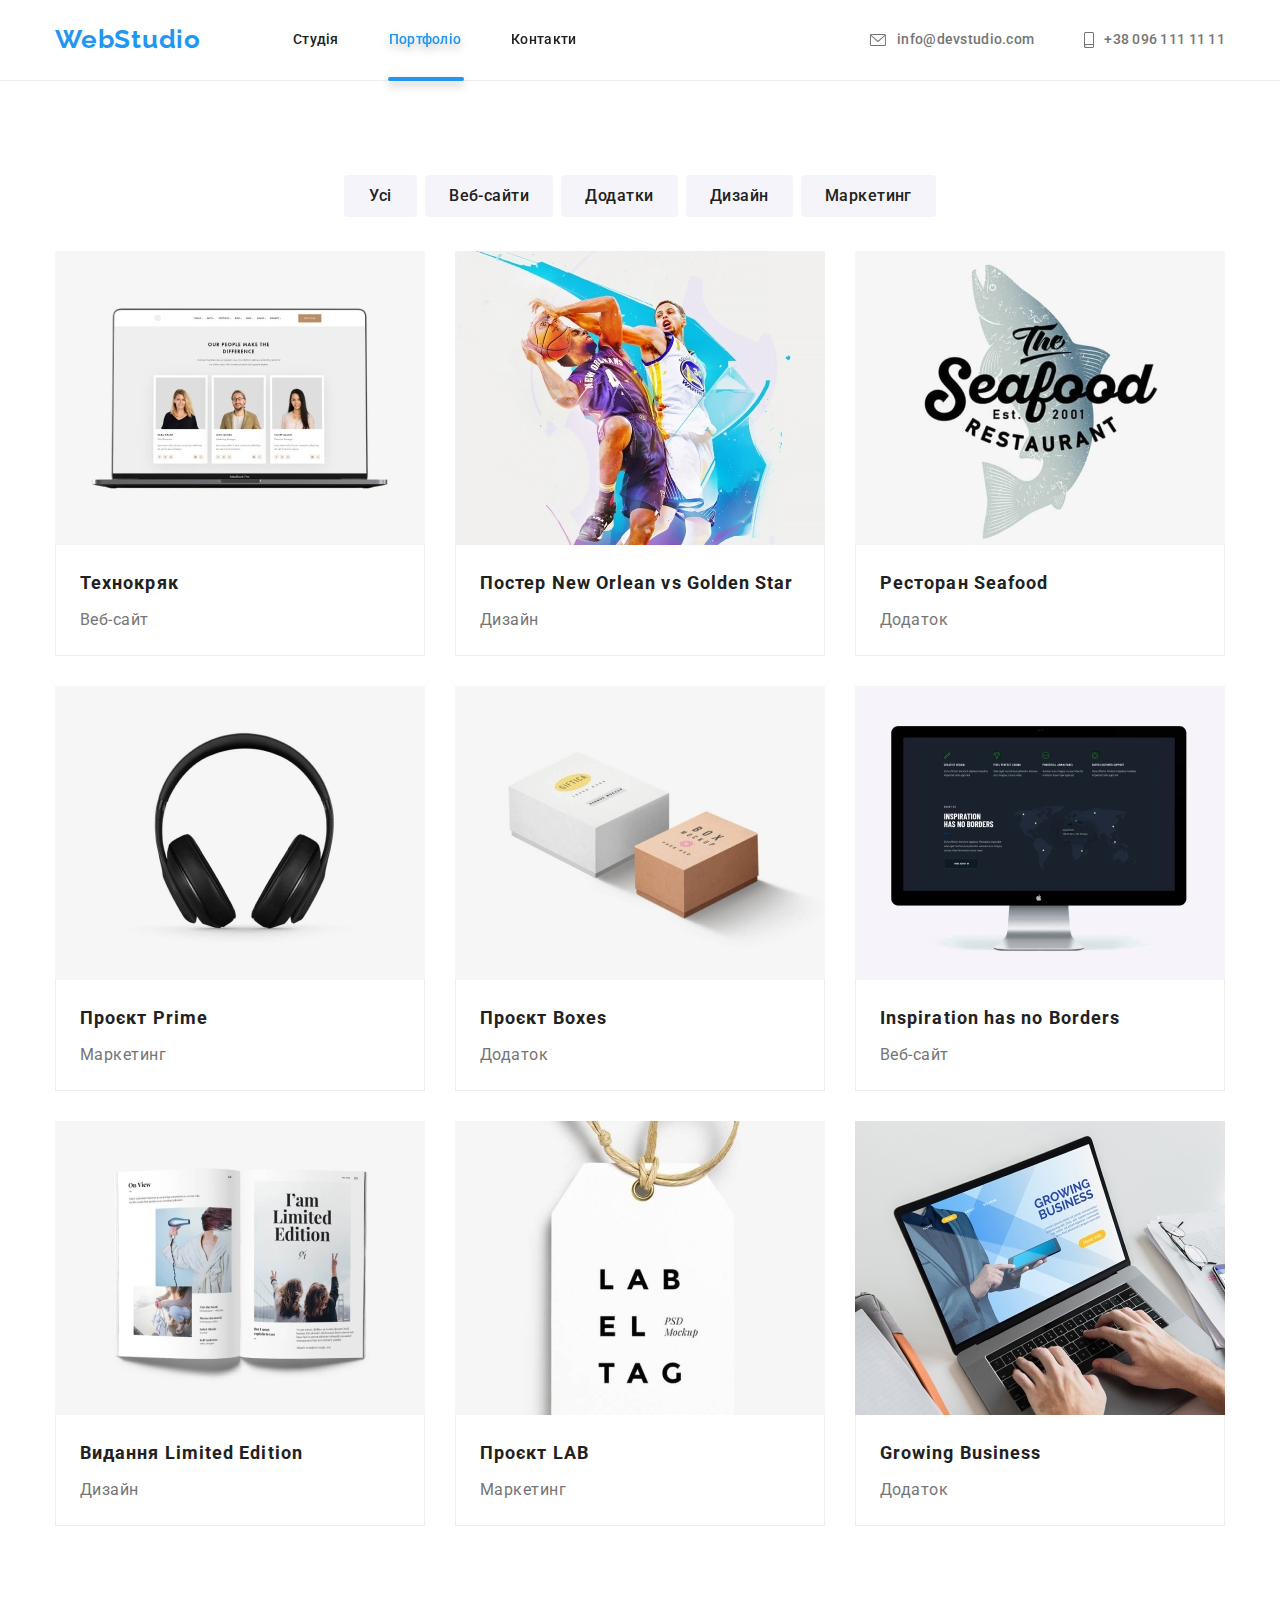
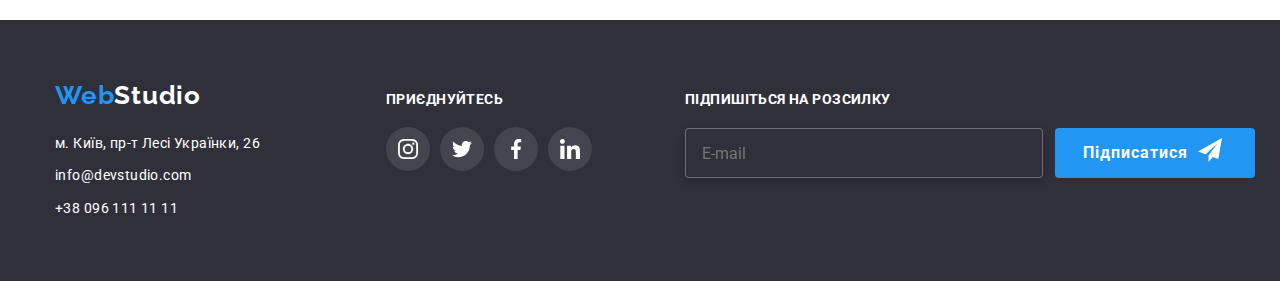
==== portfolio.html @ 6f527a74 "Initial commit" ====
<!DOCTYPE html>
<html lang="uk">
  <head>
    <meta charset="UTF-8" />
    <meta http-equiv="X-UA-Compatible" content="IE=edge" />
    <meta name="viewport" content="width=device-width, initial-scale=1.0" />
    <title>Home work 7 main</title>
    <link rel="preconnect" href="https://fonts.googleapis.com" />
    <link rel="preconnect" href="https://fonts.gstatic.com" crossorigin />
    <link
      href="https://fonts.googleapis.com/css2?family=Raleway:wght@700&family=Roboto:wght@400;500;700;900&display=swap"
      rel="stylesheet"
    />
    <link rel="stylesheet" href="./css/main.min.css" />
  </head>

  <body>
    <header>
      <div class="conteiner header">
        <a href="./index.html" class="logo">
          <span class="logo__start">Web</span
          ><span class="logo__end">Studio</span>
        </a>
        <nav>
          <ul class="nav">
            <li>
              <a href="./index.html" class="nav__link">Студія</a>
            </li>
            <li>
              <a href="./portfolio.html" class="nav__link nav__link--active"
                >Портфоліо</a
              >
            </li>
            <li><a href="" class="nav__link">Контакти</a></li>
          </ul>
        </nav>
        <div class="contacts">
          <a href="mailto:info@devstudio.com" class="contacts__link">
            <svg class="contacts__icons" width="18" height="12">
              <use href="./images/icons.svg#envelope"></use>
            </svg>
            info@devstudio.com
          </a>
          <a href="tel:+380961111111" class="contacts__link">
            <svg class="contacts__icons" width="10" height="16">
              <use href="./images/icons.svg#smartphone"></use>
            </svg>
            +38 096 111 11 11
          </a>
        </div>
      </div>
    </header>

    <main>
      <section class="working section">
        <div class="conteiner">
          <h1 class="visually-hidden">Портфоліо</h1>
          <ul class="box-filters">
            <li><button type="button" class="filters">Усі</button></li>
            <li><button type="button" class="filters">Веб-сайти</button></li>
            <li><button type="button" class="filters">Додатки</button></li>
            <li><button type="button" class="filters">Дизайн</button></li>
            <li><button type="button" class="filters">Маркетинг</button></li>
          </ul>
          <ul class="box-working">
            <li class="portfolio-list">
              <a href="" class="portfolio-link">
                <div class="working-trump">
                  <img
                    src="./images/portfolio/img1.jpg"
                    alt="Ноутбук"
                    width="370"
                  />
                  <div class="working-trump-box">
                    <p class="working-trump-text">
                      Ресурс пропонує комплексні пропозиції з різним рівнем
                      функціоналу та сервісів. Все це дозволить відвідувачу
                      отримати вичерпні відомості про компанію чи приватну
                      особу.
                    </p>
                  </div>
                </div>
                <div class="person">
                  <h2 class="working-title">Технокряк</h2>
                  <p class="working-text">Веб-сайт</p>
                </div>
              </a>
            </li>
            <li class="portfolio-list">
              <a href="" class="portfolio-link">
                <div class="working-trump">
                  <img
                    src="./images/portfolio/img2.jpg"
                    alt="Ноутбук"
                    width="370"
                  />
                  <div class="working-trump-box">
                    <p class="working-trump-text">
                      Ресурс пропонує комплексні пропозиції з різним рівнем
                      функціоналу та сервісів. Все це дозволить відвідувачу
                      отримати вичерпні відомості про компанію чи приватну
                      особу.
                    </p>
                  </div>
                </div>
                <div class="person">
                  <h2 class="working-title">
                    Постер New Orlean vs Golden Star
                  </h2>
                  <p class="working-text">Дизайн</p>
                </div>
              </a>
            </li>
            <li class="portfolio-list">
              <a href="" class="portfolio-link">
                <div class="working-trump">
                  <img
                    src="./images/portfolio/img3.jpg"
                    alt="Ноутбук"
                    width="370"
                  />
                  <div class="working-trump-box">
                    <p class="working-trump-text">
                      Ресурс пропонує комплексні пропозиції з різним рівнем
                      функціоналу та сервісів. Все це дозволить відвідувачу
                      отримати вичерпні відомості про компанію чи приватну
                      особу.
                    </p>
                  </div>
                </div>
                <div class="person">
                  <h2 class="working-title">Ресторан Seafood</h2>
                  <p class="working-text">Додаток</p>
                </div>
              </a>
            </li>
            <li class="portfolio-list">
              <a href="" class="portfolio-link">
                <div class="working-trump">
                  <img
                    src="./images/portfolio/img4.jpg"
                    alt="Ноутбук"
                    width="370"
                  />
                  <div class="working-trump-box">
                    <p class="working-trump-text">
                      Ресурс пропонує комплексні пропозиції з різним рівнем
                      функціоналу та сервісів. Все це дозволить відвідувачу
                      отримати вичерпні відомості про компанію чи приватну
                      особу.
                    </p>
                  </div>
                </div>
                <div class="person">
                  <h2 class="working-title">Проєкт Prime</h2>
                  <p class="working-text">Маркетинг</p>
                </div>
              </a>
            </li>
            <li class="portfolio-list">
              <a href="" class="portfolio-link">
                <div class="working-trump">
                  <img
                    src="./images/portfolio/img5.jpg"
                    alt="Ноутбук"
                    width="370"
                  />
                  <div class="working-trump-box">
                    <p class="working-trump-text">
                      Ресурс пропонує комплексні пропозиції з різним рівнем
                      функціоналу та сервісів. Все це дозволить відвідувачу
                      отримати вичерпні відомості про компанію чи приватну
                      особу.
                    </p>
                  </div>
                </div>
                <div class="person">
                  <h2 class="working-title">Проєкт Boxes</h2>
                  <p class="working-text">Додаток</p>
                </div>
              </a>
            </li>
            <li class="portfolio-list">
              <a href="" class="portfolio-link">
                <div class="working-trump">
                  <img
                    src="./images/portfolio/img6.jpg"
                    alt="Ноутбук"
                    width="370"
                  />
                  <div class="working-trump-box">
                    <p class="working-trump-text">
                      Ресурс пропонує комплексні пропозиції з різним рівнем
                      функціоналу та сервісів. Все це дозволить відвідувачу
                      отримати вичерпні відомості про компанію чи приватну
                      особу.
                    </p>
                  </div>
                </div>
                <div class="person">
                  <h2 class="working-title">Inspiration has no Borders</h2>
                  <p class="working-text">Веб-сайт</p>
                </div>
              </a>
            </li>
            <li class="portfolio-list">
              <a href="" class="portfolio-link">
                <div class="working-trump">
                  <img
                    src="./images/portfolio/img7.jpg"
                    alt="Ноутбук"
                    width="370"
                  />
                  <div class="working-trump-box">
                    <p class="working-trump-text">
                      Ресурс пропонує комплексні пропозиції з різним рівнем
                      функціоналу та сервісів. Все це дозволить відвідувачу
                      отримати вичерпні відомості про компанію чи приватну
                      особу.
                    </p>
                  </div>
                </div>
                <div class="person">
                  <h2 class="working-title">Видання Limited Edition</h2>
                  <p class="working-text">Дизайн</p>
                </div>
              </a>
            </li>
            <li class="portfolio-list">
              <a href="" class="portfolio-link">
                <div class="working-trump">
                  <img
                    src="./images/portfolio/img8.jpg"
                    alt="Ноутбук"
                    width="370"
                  />
                  <div class="working-trump-box">
                    <p class="working-trump-text">
                      Ресурс пропонує комплексні пропозиції з різним рівнем
                      функціоналу та сервісів. Все це дозволить відвідувачу
                      отримати вичерпні відомості про компанію чи приватну
                      особу.
                    </p>
                  </div>
                </div>
                <div class="person">
                  <h2 class="working-title">Проєкт LAB</h2>
                  <p class="working-text">Маркетинг</p>
                </div>
              </a>
            </li>
            <li class="portfolio-list">
              <a href="" class="portfolio-link">
                <div class="working-trump">
                  <img
                    src="./images/portfolio/img9.jpg"
                    alt="Ноутбук"
                    width="370"
                  />
                  <div class="working-trump-box">
                    <p class="working-trump-text">
                      Ресурс пропонує комплексні пропозиції з різним рівнем
                      функціоналу та сервісів. Все це дозволить відвідувачу
                      отримати вичерпні відомості про компанію чи приватну
                      особу.
                    </p>
                  </div>
                </div>
                <div class="person">
                  <h2 class="working-title">Growing Business</h2>
                  <p class="working-text">Додаток</p>
                </div>
              </a>
            </li>
          </ul>
        </div>
      </section>
    </main>

    <footer>
      <div class="conteiner footer">
        <div class="logo-address">
          <a href="./index.html" class="logo">
            <span class="logo__start">Web</span
            ><span class="logo__end logo__end--footer">Studio</span>
          </a>
          <address>
            <ul class="address">
              <li>
                <a
                  class="address__link"
                  href="https://goo.gl/maps/z1GG3p2JQRWCrKiTA"
                  target="_blank"
                  rel="noopener noreferrer"
                  >м. Київ, пр-т Лесі Українки, 26</a
                >
              </li>
              <li>
                <a
                  class="address__link address__link--mail-tel"
                  href="mailto:info@devstudio.com"
                  >info@devstudio.com</a
                >
              </li>
              <li>
                <a
                  class="address__link address__link--mail-tel"
                  href="tel:+380961111111"
                  >+38 096 111 11 11</a
                >
              </li>
            </ul>
          </address>
        </div>
        <div class="invite">
          <p class="invite__title">приєднуйтесь</p>
          <ul class="social-link__box">
            <li>
              <a
                href="#"
                target="_blank"
                rel="noopener noreferrer"
                class="social-link__link social-link__link--dark"
              >
                <svg class="social-link__icons">
                  <use href="./images/icons.svg#instagram"></use>
                </svg>
              </a>
            </li>
            <li>
              <a
                href="#"
                target="_blank"
                rel="noopener noreferrer"
                class="social-link__link social-link__link--dark"
              >
                <svg class="social-link__icons">
                  <use href="./images/icons.svg#twitter"></use>
                </svg>
              </a>
            </li>
            <li>
              <a
                href="#"
                target="_blank"
                rel="noopener noreferrer"
                class="social-link__link social-link__link--dark"
              >
                <svg class="social-link__icons">
                  <use href="./images/icons.svg#facebook"></use>
                </svg>
              </a>
            </li>
            <li>
              <a
                href="#"
                target="_blank"
                rel="noopener noreferrer"
                class="social-link__link social-link__link--dark"
              >
                <svg class="social-link__icons">
                  <use href="./images/icons.svg#linkedin"></use>
                </svg>
              </a>
            </li>
          </ul>
        </div>

        <form name="subscribe" autocomplete="on" novalidate>
          <div class="subscribe-form">
            <div class="email-sub">
              <label for="email-subscribe">Підпишіться на розсилку</label>
              <input
                type="email"
                name="email-subscribe"
                id="email-subscribe"
                placeholder="E-mail"
              />
            </div>
            <button class="footer-button" buttontype="submit">
              Підписатися
              <svg class="" width="24" height="24">
                <use href="./images/icons.svg#icon-send"></use>
              </svg>
            </button>
          </div>
        </form>
      </div>
    </footer>
  </body>
</html>
---- css/main.min.css ----
html{box-sizing:border-box}*,*::before,*::after{box-sizing:inherit}html{-moz-tab-size:4;-o-tab-size:4;tab-size:4}html{line-height:1.15;-webkit-text-size-adjust:100%}body{margin:0}body{font-family:system-ui,-apple-system,"Segoe UI",Roboto,Helvetica,Arial,sans-serif,"Apple Color Emoji","Segoe UI Emoji"}hr{height:0;color:inherit}abbr[title]{-webkit-text-decoration:underline dotted;text-decoration:underline dotted}b,strong{font-weight:bolder}code,kbd,pre,samp{font-family:ui-monospace,SFMono-Regular,Consolas,"Liberation Mono",Menlo,monospace;font-size:1em}small{font-size:80%}sub,sup{font-size:75%;line-height:0;position:relative;vertical-align:baseline}sub{bottom:-0.25em}sup{top:-0.5em}table{text-indent:0;border-color:inherit}button,input,optgroup,select,textarea{font-family:inherit;font-size:100%;line-height:1.15;margin:0}button,select{text-transform:none}[type=button],[type=reset],[type=submit],button{-webkit-appearance:button}::-moz-focus-inner{border-style:none;padding:0}:-moz-focusring{outline:1px dotted ButtonText}:-moz-ui-invalid{box-shadow:none}legend{padding:0}progress{vertical-align:baseline}::-webkit-inner-spin-button,::-webkit-outer-spin-button{height:auto}[type=search]{-webkit-appearance:textfield;outline-offset:-2px}::-webkit-search-decoration{-webkit-appearance:none}::-webkit-file-upload-button{-webkit-appearance:button;font:inherit}summary{display:list-item}.visually-hidden,.checkbox-agree,.features-meaning{position:absolute;width:1px;height:1px;margin:-1px;border:0;padding:0;white-space:nowrap;-webkit-clip-path:inset(100%);clip-path:inset(100%);clip:rect(0 0 0 0);overflow:hidden}h1,h2,h3,h4,h5,h6,p{margin:0;padding:0}ul,ol{list-style:none;margin:0;padding:0}a{text-decoration:none;color:currentColor}button{cursor:pointer}img{display:block}body{font-family:"Roboto",sans-serif}.conteiner{text-align:center;width:1200px;margin-left:auto;margin-right:auto;padding-left:15px;padding-right:15px}.section{padding-bottom:94px;padding-top:94px}.section__title{margin-bottom:50px;color:#212121;font-weight:700;font-size:36px;line-height:1.17;text-align:center;letter-spacing:.03em}.visually-hidden,.checkbox-agree,.features-meaning{position:absolute;width:1px;height:1px;margin:-1px;border:0;padding:0;white-space:nowrap;-webkit-clip-path:inset(100%);clip-path:inset(100%);clip:rect(0 0 0 0);overflow:hidden}.logo{display:inline-block;width:145px;text-decoration:none;font-family:"Raleway",sans-serif;font-weight:700;font-size:26px;line-height:1.2;letter-spacing:.03em;color:#2196f3}.logo__end--header{color:#000}.logo__end--footer{color:#fff}.social-link__box{list-style-type:none;display:flex;width:206px;height:44px;justify-content:space-between;align-items:center;margin-left:auto;margin-right:auto}.social-link__icons{width:20px;height:20px}.social-link__link{display:flex;justify-content:center;align-items:center;width:44px;height:44px;border-radius:50%;transition:background-color 250ms cubic-bezier(0.4, 0, 0.2, 1),fill 250ms cubic-bezier(0.4, 0, 0.2, 1)}.social-link__link:hover,.social-link__link:focus{background-color:#2196f3;fill:#fff;transition:background-color 250ms cubic-bezier(0.4, 0, 0.2, 1),fill 250ms cubic-bezier(0.4, 0, 0.2, 1)}.social-link__link--light{fill:#afb1b8;background-color:#fff}.social-link__link--dark{fill:#fff;background-color:rgba(255,255,255,.1)}.visually-hidden,.checkbox-agree,.features-meaning{position:absolute;width:1px;height:1px;margin:-1px;border:0;padding:0;white-space:nowrap;-webkit-clip-path:inset(100%);clip-path:inset(100%);clip:rect(0 0 0 0);overflow:hidden}.visually-hidden,.checkbox-agree,.features-meaning{position:absolute;width:1px;height:1px;margin:-1px;border:0;padding:0;white-space:nowrap;-webkit-clip-path:inset(100%);clip-path:inset(100%);clip:rect(0 0 0 0);overflow:hidden}.logo{display:inline-block;width:145px;text-decoration:none;font-family:"Raleway",sans-serif;font-weight:700;font-size:26px;line-height:1.2;letter-spacing:.03em;color:#2196f3}.logo__end--header{color:#000}.logo__end--footer{color:#fff}.header{display:flex;align-items:center;padding-top:24px;padding-bottom:25px}header{position:-webkit-sticky;position:sticky;top:-1px;z-index:10;background-color:#fff;font-weight:500;font-size:14px;line-height:1.14;letter-spacing:.02em;border-bottom:1px solid #ececec}.logo{margin-right:93px}.nav{display:flex;list-style-type:none;gap:50px}.nav__link{position:relative;padding-top:20px;padding-bottom:20px;text-decoration:none;color:#212121;filter:none;transition:filter 250ms cubic-bezier(0.4, 0, 0.2, 1),color 250ms cubic-bezier(0.4, 0, 0.2, 1)}.nav__link:hover,.nav__link:focus,.nav__link.nav__link--active{filter:drop-shadow(0px 4px 4px rgba(0, 0, 0, 0.25));color:#2196f3;transition:filter 250ms cubic-bezier(0.4, 0, 0.2, 1),color 250ms cubic-bezier(0.4, 0, 0.2, 1)}.nav__link.nav__link--active::before{position:absolute;display:inline-block;content:"";width:105%;height:4px;left:-1px;top:66px;background:#2196f3;border-radius:2px}.contacts{display:flex;margin-left:auto;gap:50px}.contacts__icons{fill:currentColor;margin-right:10px;color:#757575;transition:fill 250ms cubic-bezier(0.4, 0, 0.2, 1)}.contacts__link:hover .contacts__icons,.contacts__link:focus .contacts__icons{fill:#2196f3;transition:fill 250ms cubic-bezier(0.4, 0, 0.2, 1)}.contacts__link{display:flex;align-items:center;color:#757575;text-decoration:none;transition:color 250ms cubic-bezier(0.4, 0, 0.2, 1)}.contacts__link:hover,.contacts__link:focus{color:#2196f3;transition:color 250ms cubic-bezier(0.4, 0, 0.2, 1)}.visually-hidden,.checkbox-agree,.features-meaning{position:absolute;width:1px;height:1px;margin:-1px;border:0;padding:0;white-space:nowrap;-webkit-clip-path:inset(100%);clip-path:inset(100%);clip:rect(0 0 0 0);overflow:hidden}.bg-hero{background-image:linear-gradient(to right, rgba(47, 48, 58, 0.4), rgba(47, 48, 58, 0.4)),url(../images/bg-hero.jpg);background-size:cover;background-repeat:no-repeat;background-position:center;padding-top:200px;padding-bottom:200px;height:600px;max-width:1600px;margin-left:auto;margin-right:auto;background-color:#2f303a}.hero.section{padding:0}.hero h1{width:696px;min-height:120px;margin-left:auto;margin-right:auto;color:#fff;font-family:"Roboto";font-weight:900;font-size:44px;line-height:1.36;letter-spacing:.06em;text-transform:uppercase}.hero .button{margin-top:30px;padding:10px 32px;font-family:inherit;border:0;border-radius:4px;min-width:216px;background-color:#2196f3;color:#fff;font-weight:700;font-size:16px;line-height:1.88;letter-spacing:.06em}.features{background-color:#fff;padding-bottom:0}.features-list.box{display:flex;gap:30px}.features-title{text-align:left;margin-bottom:10px;color:#212121;font-weight:700;font-size:14px;line-height:1.14;letter-spacing:.03em;text-transform:uppercase}.features-icon{display:flex;align-items:center;justify-content:center;margin-bottom:30px;width:270px;height:120px;background:#f5f4fa;border-radius:4px}.features-text{text-align:left;color:#757575;font-weight:400;font-size:14px;line-height:1.71;letter-spacing:.03em}.box.about-list{display:flex;gap:30px}.about{background:#fff}.about-list{position:relative}.about-tumb{position:absolute;display:flex;justify-content:center;align-items:center;width:100%;height:70px;left:0;bottom:0;background:rgba(47,48,58,.8)}.about-tumb-text{font-family:"Roboto";font-style:normal;font-weight:700;font-size:14px;line-height:1.14;letter-spacing:.03em;text-transform:uppercase;color:#fff}.team.section{background-color:#f5f4fa}.team__box{display:flex;gap:30px;flex-wrap:wrap}.team__list{padding-bottom:30px;background-color:#fff;width:270px;border-radius:0px 0px 4px 4px;box-shadow:0px 1px 3px rgba(0,0,0,.12),0px 1px 1px rgba(0,0,0,.14),0px 2px 1px rgba(0,0,0,.2);min-height:368px}.team__name{margin-top:30px;margin-bottom:10px;color:#212121;font-weight:500;font-size:16px;line-height:1.19;letter-spacing:.03em}.team__text{color:#757575;font-weight:400;font-size:16px;line-height:1.19;letter-spacing:.03em;margin-bottom:16px}.clients{background-color:#fff}.clients__box{display:flex;width:1170px;justify-content:space-between}.clients__link{display:flex;justify-content:center;align-items:center;border:1px solid #afb1b8;border-radius:4px;box-sizing:border-box;width:170px;height:92px;fill:#afb1b8;transition:border 250ms cubic-bezier(0.4, 0, 0.2, 1),fill 250ms cubic-bezier(0.4, 0, 0.2, 1)}.clients__icon{width:106px;height:60px}.clients__link:hover,.clients__link:focus{fill:#2196f3;border:1px solid #2196f3;transition:border 250ms cubic-bezier(0.4, 0, 0.2, 1),fill 250ms cubic-bezier(0.4, 0, 0.2, 1)}footer{background-color:#2f303a}.footer{display:flex;align-items:baseline;gap:93px;padding-top:60px;padding-bottom:60px}.logo-address{display:flex;flex-direction:column;gap:20px}.address{display:flex;flex-direction:column;align-items:flex-start;gap:9px}.address__link{text-decoration:none;color:#fff;font-style:normal;font-weight:400;font-size:14px;line-height:1.71;letter-spacing:.03em;transition:color 250ms cubic-bezier(0.4, 0, 0.2, 1)}.address__link:hover,.address__link:focus{color:#2196f3;transition:color 250ms cubic-bezier(0.4, 0, 0.2, 1)}.invite{display:flex;align-items:start;flex-direction:column}.invite__title{min-width:116px;min-height:16px;margin-bottom:20px;font-family:"Roboto";font-style:normal;font-weight:700;font-size:14px;line-height:16px;letter-spacing:.03em;text-transform:uppercase;color:#fff}.subscribe-form{display:flex;flex-direction:row;align-items:flex-end;width:570px}.subscribe-form label[for=email-subscribe]{font-weight:700;font-size:14px;line-height:1.14;letter-spacing:.03em;text-transform:uppercase;outline:none;color:#fff;margin-bottom:20px}.email-sub{display:flex;flex-direction:column;align-items:flex-start;margin-right:12px}#email-subscribe{border:1px solid rgba(255,255,255,.3);filter:drop-shadow(0px 4px 4px rgba(0, 0, 0, 0.15));border-radius:4px;width:358px;height:50px;padding:15px 16px;background-color:#2f303a;color:#fff;transition:border 250ms cubic-bezier(0.4, 0, 0.2, 1)}#email-subscribe:focus{border:1px solid #2196f3;outline:none;transition:border 250ms cubic-bezier(0.4, 0, 0.2, 1)}#email-subscribe:not(:-moz-placeholder-shown){border:1px solid #2196f3;outline:none;-moz-transition:border 250ms cubic-bezier(0.4, 0, 0.2, 1);transition:border 250ms cubic-bezier(0.4, 0, 0.2, 1)}#email-subscribe:not(:-ms-input-placeholder){border:1px solid #2196f3;outline:none;-ms-transition:border 250ms cubic-bezier(0.4, 0, 0.2, 1);transition:border 250ms cubic-bezier(0.4, 0, 0.2, 1)}#email-subscribe:not(:placeholder-shown){border:1px solid #2196f3;outline:none;transition:border 250ms cubic-bezier(0.4, 0, 0.2, 1)}.footer-button{display:flex;gap:10px;flex-basis:200px;padding:10px 28px;font-family:inherit;border:0;border-radius:4px;height:50px;cursor:pointer;background-color:#2196f3;color:#fff;font-weight:700;font-size:16px;line-height:1.88;letter-spacing:.06em}.backdrop{position:fixed;z-index:100;top:0;left:0;width:100%;height:100%;opacity:1;background:rgba(0,0,0,.2);transition:opacity 250ms cubic-bezier(0.4, 0, 0.2, 1)}.backdrop.is-hidden{opacity:0;pointer-events:none;transition:opacity 250ms cubic-bezier(0.4, 0, 0.2, 1)}.modal{position:absolute;display:flex;justify-content:flex-start;align-items:center;padding-top:40px;padding-left:40px;padding-bottom:40px;padding-right:40px;top:50%;left:50%;transform:translate(-50%, -50%);background:#fff;box-shadow:0px 1px 3px rgba(0,0,0,.12),0px 1px 1px rgba(0,0,0,.14),0px 2px 1px rgba(0,0,0,.2);border-radius:4px}.btn-exit-modal{position:absolute;top:17px;right:8px;display:flex;justify-content:center;align-items:center;width:30px;height:30px;background:#fff;border:1px solid rgba(0,0,0,.1);border-radius:50%;fill:#000;transition:fill 250ms cubic-bezier(0.4, 0, 0.2, 1);cursor:pointer}.btn-exit-modal:hover,.btn-exit-modal:focus{fill:#2196f3;transition:fill 250ms cubic-bezier(0.4, 0, 0.2, 1)}.modal-form{display:flex;flex-direction:column;flex-basis:448px}.modal-form>b{margin-bottom:12px;font-weight:700;font-size:20px;line-height:1.15;text-align:center;letter-spacing:.03em;color:#212121}.modal-label{font-weight:400;font-size:12px;line-height:1.17;letter-spacing:.01em;color:#757575}.form-box{position:relative;display:flex;flex-direction:column;gap:4px;font-weight:400;font-size:12px;line-height:1.17;letter-spacing:.01em;color:#757575;margin-bottom:4px}.form-icon{position:absolute;left:12px;top:27px;fill:#212121;transition:fill 250ms cubic-bezier(0.4, 0, 0.2, 1)}.modal-input{padding:10px 12px 10px 42px;border:1px solid rgba(33,33,33,.2);border-radius:4px;transition:border 250ms cubic-bezier(0.4, 0, 0.2, 1)}.modal-input:not(:-moz-placeholder-shown), #comment:not(:-moz-placeholder-shown){border:1px solid #2196f3;outline:none;-moz-transition:border 250ms cubic-bezier(0.4, 0, 0.2, 1);transition:border 250ms cubic-bezier(0.4, 0, 0.2, 1)}.modal-input:not(:-ms-input-placeholder), #comment:not(:-ms-input-placeholder){border:1px solid #2196f3;outline:none;-ms-transition:border 250ms cubic-bezier(0.4, 0, 0.2, 1);transition:border 250ms cubic-bezier(0.4, 0, 0.2, 1)}.modal-input:not(:placeholder-shown),#comment:not(:placeholder-shown){border:1px solid #2196f3;outline:none;transition:border 250ms cubic-bezier(0.4, 0, 0.2, 1)}.modal-input:not(:-moz-placeholder-shown)+.form-icon{fill:#2196f3;-moz-transition:fill 250ms cubic-bezier(0.4, 0, 0.2, 1);transition:fill 250ms cubic-bezier(0.4, 0, 0.2, 1)}.modal-input:not(:-ms-input-placeholder)+.form-icon{fill:#2196f3;-ms-transition:fill 250ms cubic-bezier(0.4, 0, 0.2, 1);transition:fill 250ms cubic-bezier(0.4, 0, 0.2, 1)}.modal-input:not(:placeholder-shown)+.form-icon{fill:#2196f3;transition:fill 250ms cubic-bezier(0.4, 0, 0.2, 1)}.modal-input:focus+.form-icon{fill:#2196f3;transition:fill 250ms cubic-bezier(0.4, 0, 0.2, 1)}.modal-input:focus,#comment:focus{border:1px solid #2196f3;outline:none;transition:border 250ms cubic-bezier(0.4, 0, 0.2, 1)}.form-box{margin-bottom:10px}.form-box.comment{margin-bottom:20px}#comment{box-sizing:border-box;resize:none;width:448px;height:120px;padding:12px 16px;border:1px solid rgba(33,33,33,.2);border-radius:4px}#comment::-moz-placeholder{font-weight:400;font-size:12px;line-height:1.17;letter-spacing:.01em;color:rgba(117,117,117,.5)}#comment:-ms-input-placeholder{font-weight:400;font-size:12px;line-height:1.17;letter-spacing:.01em;color:rgba(117,117,117,.5)}#comment::placeholder{font-weight:400;font-size:12px;line-height:1.17;letter-spacing:.01em;color:rgba(117,117,117,.5)}.agreement-box{display:flex;align-items:center;justify-content:center;margin-bottom:30px;gap:7px}.agree-icon{width:16px;height:15px;background-image:url(../images/sdascsadcfasfcsac.svg);background-size:contain;background-origin:border-box;background-repeat:no-repeat}.checkbox-agree:checked+.agree-icon{background-image:url(../images/icon-check.svg)}.agreement-box p{font-weight:400;font-size:14px;line-height:1.71;letter-spacing:.03em;color:#757575}.agreement-box a{color:#2196f3}.modal-button{display:block;min-width:200px;height:50px;margin-left:auto;margin-right:auto;padding:10px 28px;font-family:inherit;border:0;border-radius:4px;height:50px;cursor:pointer;background-color:#2196f3;color:#fff;font-weight:700;font-size:16px;line-height:1.88;letter-spacing:.06em}.box-filters{display:flex;gap:8px;justify-content:center;margin-bottom:34px}.working .filters{display:block;font-family:inherit;padding:6px 22px;min-width:73px;cursor:pointer;border-radius:4px;border-color:rgba(0,0,0,0);background-color:#f5f4fa;color:#212121;font-weight:500;font-size:16px;line-height:1.62;text-align:center;letter-spacing:.03em;transition:background-color 250ms cubic-bezier(0.4, 0, 0.2, 1),color 250ms cubic-bezier(0.4, 0, 0.2, 1)}.working .filters:hover,.working .filters:focus{background-color:#2196f3;color:#fff;transition:background-color 250ms cubic-bezier(0.4, 0, 0.2, 1),color 250ms cubic-bezier(0.4, 0, 0.2, 1)}.working-title{-moz-text-align-last:left;text-align-last:left;margin-bottom:4px;color:#212121;font-weight:700;font-size:18px;line-height:2;letter-spacing:.06em}.working-text{-moz-text-align-last:left;text-align-last:left;color:#757575;font-weight:400;font-size:16px;line-height:1.88;letter-spacing:.03em}.box-working{display:flex;flex-wrap:wrap;gap:30px}.portfolio-link{display:block;box-shadow:none;transition:box-shadow 250ms cubic-bezier(0.4, 0, 0.2, 1)}.portfolio-link:hover,.portfolio-link:focus{box-shadow:0px 1px 1px rgba(0,0,0,.12),0px 4px 4px rgba(0,0,0,.06),1px 4px 6px rgba(0,0,0,.16);transition:box-shadow 250ms cubic-bezier(0.4, 0, 0.2, 1)}.person{width:370px;border-bottom:1px solid #eee;border-left:1px solid #eee;border-right:1px solid #eee;padding:20px 24px}.working-trump{position:relative;overflow:hidden}.working-trump-box{position:absolute;display:flex;justify-content:center;align-items:center;top:0;left:0;width:100%;height:100%;background:rgba(33,150,243,.9);opacity:0;transform:translateY(100%);transition:opacity 250ms cubic-bezier(0.4, 0, 0.2, 1),transform 250ms cubic-bezier(0.4, 0, 0.2, 1)}.portfolio-link:hover .working-trump-box,.portfolio-link:focus .working-trump-box{opacity:1;transform:translateY(0);transition:opacity 250ms cubic-bezier(0.4, 0, 0.2, 1),transform 250ms cubic-bezier(0.4, 0, 0.2, 1)}.working-trump-text{display:inline-block;width:322px;text-align:left;font-family:"Roboto";font-weight:400;font-size:18px;line-height:1.56;letter-spacing:.03em;color:#fff}/*# sourceMappingURL=main.min.css.map */
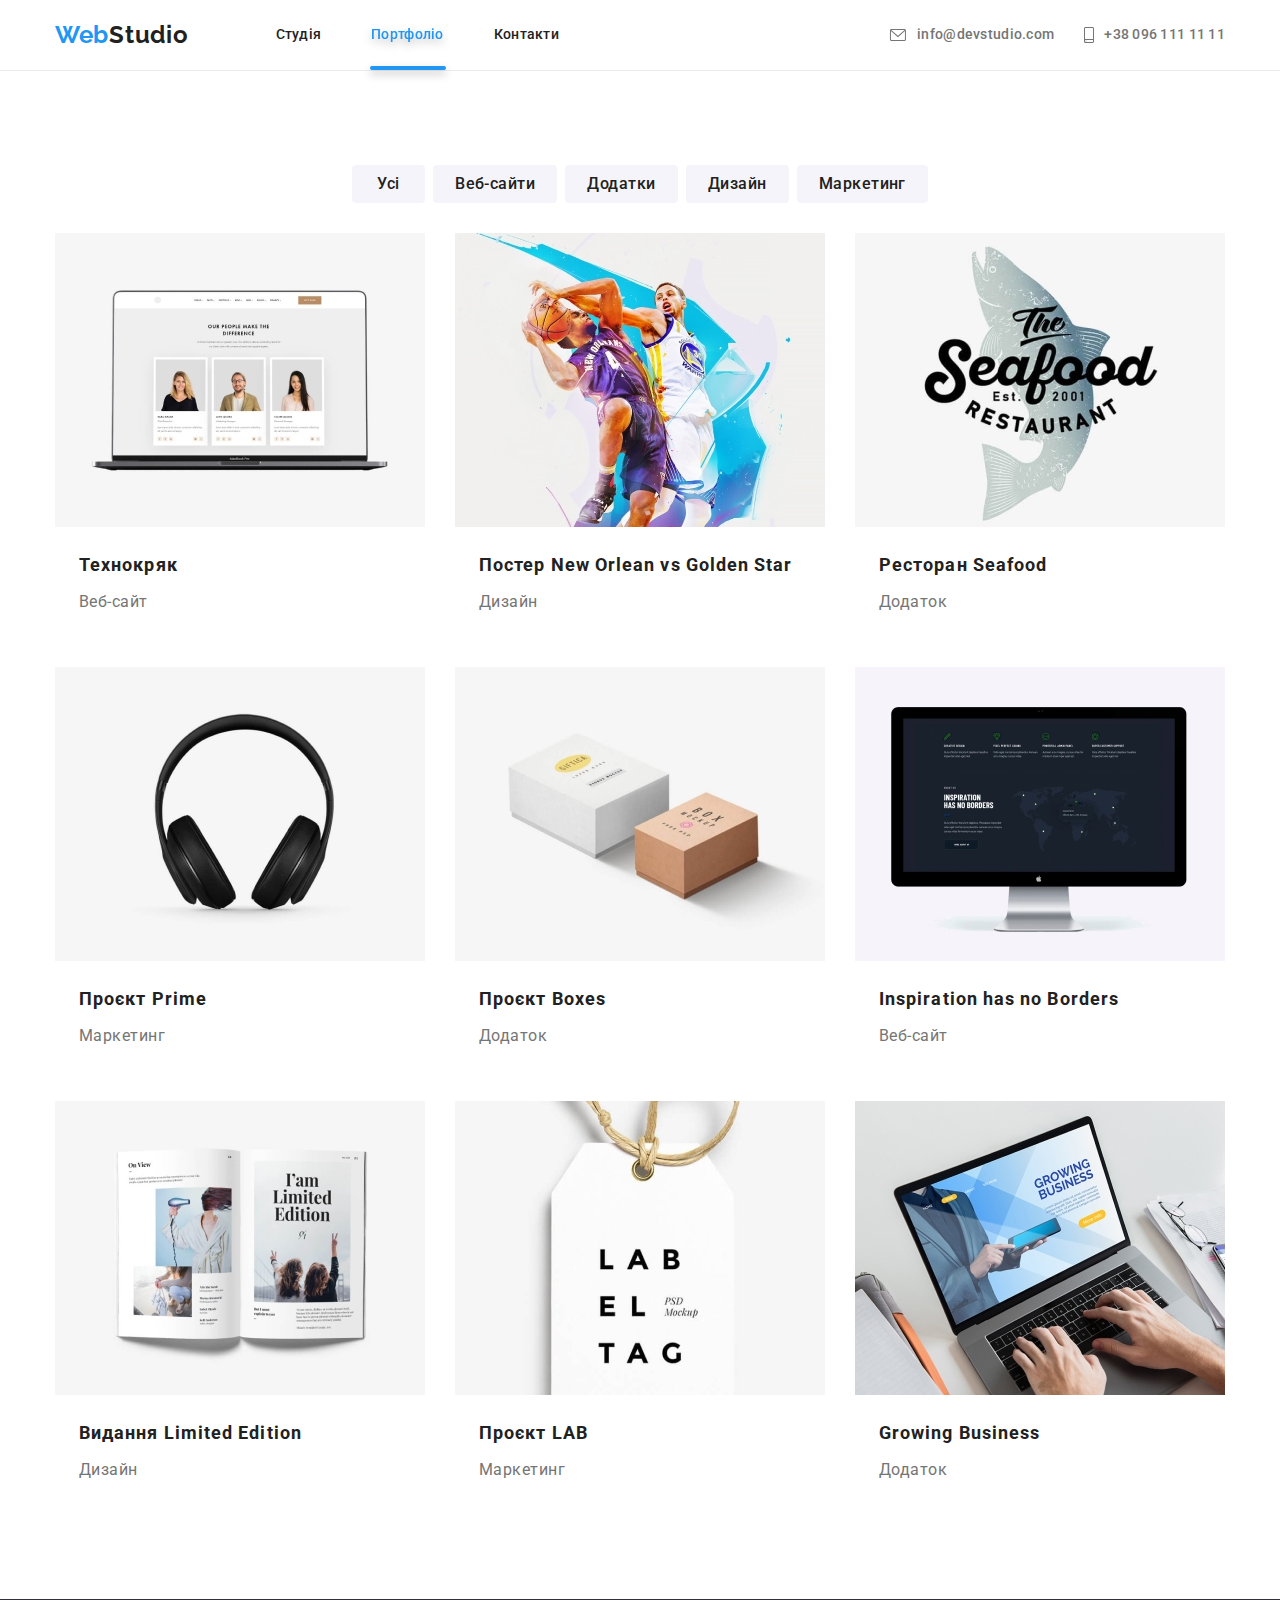
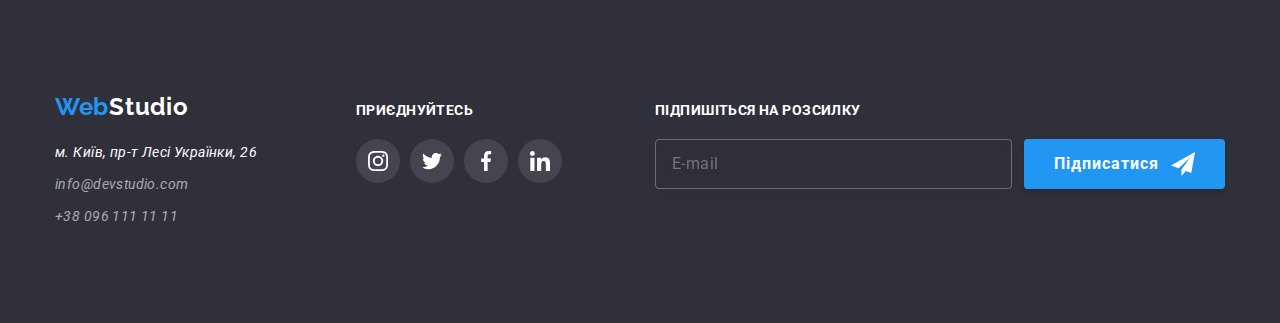
==== commit a2ef97a7: "dey 2" ====
--- a/portfolio.html
+++ b/portfolio.html
@@ -4,7 +4,7 @@
     <meta charset="UTF-8" />
     <meta http-equiv="X-UA-Compatible" content="IE=edge" />
     <meta name="viewport" content="width=device-width, initial-scale=1.0" />
-    <title>Home work 7 main</title>
+    <title>Home work 8 main</title>
     <link rel="preconnect" href="https://fonts.googleapis.com" />
     <link rel="preconnect" href="https://fonts.gstatic.com" crossorigin />
     <link
@@ -21,33 +21,41 @@
           <span class="logo__start">Web</span
           ><span class="logo__end">Studio</span>
         </a>
-        <nav>
-          <ul class="nav">
-            <li>
-              <a href="./index.html" class="nav__link">Студія</a>
-            </li>
-            <li>
-              <a href="./portfolio.html" class="nav__link nav__link--active"
-                >Портфоліо</a
-              >
-            </li>
-            <li><a href="" class="nav__link">Контакти</a></li>
-          </ul>
-        </nav>
-        <div class="contacts">
-          <a href="mailto:info@devstudio.com" class="contacts__link">
-            <svg class="contacts__icons" width="18" height="12">
-              <use href="./images/icons.svg#envelope"></use>
-            </svg>
-            info@devstudio.com
-          </a>
-          <a href="tel:+380961111111" class="contacts__link">
-            <svg class="contacts__icons" width="10" height="16">
-              <use href="./images/icons.svg#smartphone"></use>
-            </svg>
-            +38 096 111 11 11
-          </a>
+        <div class="menu-contacts__box">
+          <nav>
+            <ul class="nav">
+              <li>
+                <a href="./index.html" class="nav__link">Студія</a>
+              </li>
+              <li>
+                <a href="./portfolio.html" class="nav__link nav__link--active"
+                  >Портфоліо</a
+                >
+              </li>
+              <li><a href="" class="nav__link">Контакти</a></li>
+            </ul>
+          </nav>
+          <div class="contacts">
+            <a href="mailto:info@devstudio.com" class="contacts__link">
+              <svg class="contacts__icons" width="18" height="12">
+                <use href="./images/icons.svg#envelope"></use>
+              </svg>
+              info@devstudio.com
+            </a>
+            <a href="tel:+380961111111" class="contacts__link">
+              <svg class="contacts__icons" width="10" height="16">
+                <use href="./images/icons.svg#smartphone"></use>
+              </svg>
+              +38 096 111 11 11
+            </a>
+          </div>
         </div>
+        <button type="button" class="menu-btn">
+          <svg width="40" height="40">
+            <use class="menu-btn__menu" href="./images/icons.svg#menu"></use>
+            <use class="menu-btn__closed" href="./images/icons.svg#close"></use>
+          </svg>
+        </button>
       </div>
     </header>
 
@@ -312,6 +320,7 @@
             </ul>
           </address>
         </div>
+
         <div class="invite">
           <p class="invite__title">приєднуйтесь</p>
           <ul class="social-link__box">
@@ -366,16 +375,20 @@
           </ul>
         </div>
 
-        <form name="subscribe" autocomplete="on" novalidate>
+        <form name="subscribe" class="subscribe" autocomplete="on" novalidate>
           <div class="subscribe-form">
             <div class="email-sub">
-              <label for="email-subscribe">Підпишіться на розсилку</label>
-              <input
-                type="email"
-                name="email-subscribe"
-                id="email-subscribe"
-                placeholder="E-mail"
-              />
+              <label class="email-subscribe">
+                <span class="email-subscribe__title"
+                  >Підпишіться на розсилку</span
+                >
+                <input
+                  type="email"
+                  name="email-subscribe"
+                  class="email-subscribe__input"
+                  placeholder="E-mail"
+                />
+              </label>
             </div>
             <button class="footer-button" buttontype="submit">
               Підписатися
--- a/css/main.min.css
+++ b/css/main.min.css
@@ -1 +1 @@
-html{box-sizing:border-box}*,*::before,*::after{box-sizing:inherit}html{-moz-tab-size:4;-o-tab-size:4;tab-size:4}html{line-height:1.15;-webkit-text-size-adjust:100%}body{margin:0}body{font-family:system-ui,-apple-system,"Segoe UI",Roboto,Helvetica,Arial,sans-serif,"Apple Color Emoji","Segoe UI Emoji"}hr{height:0;color:inherit}abbr[title]{-webkit-text-decoration:underline dotted;text-decoration:underline dotted}b,strong{font-weight:bolder}code,kbd,pre,samp{font-family:ui-monospace,SFMono-Regular,Consolas,"Liberation Mono",Menlo,monospace;font-size:1em}small{font-size:80%}sub,sup{font-size:75%;line-height:0;position:relative;vertical-align:baseline}sub{bottom:-0.25em}sup{top:-0.5em}table{text-indent:0;border-color:inherit}button,input,optgroup,select,textarea{font-family:inherit;font-size:100%;line-height:1.15;margin:0}button,select{text-transform:none}[type=button],[type=reset],[type=submit],button{-webkit-appearance:button}::-moz-focus-inner{border-style:none;padding:0}:-moz-focusring{outline:1px dotted ButtonText}:-moz-ui-invalid{box-shadow:none}legend{padding:0}progress{vertical-align:baseline}::-webkit-inner-spin-button,::-webkit-outer-spin-button{height:auto}[type=search]{-webkit-appearance:textfield;outline-offset:-2px}::-webkit-search-decoration{-webkit-appearance:none}::-webkit-file-upload-button{-webkit-appearance:button;font:inherit}summary{display:list-item}.visually-hidden,.checkbox-agree,.features-meaning{position:absolute;width:1px;height:1px;margin:-1px;border:0;padding:0;white-space:nowrap;-webkit-clip-path:inset(100%);clip-path:inset(100%);clip:rect(0 0 0 0);overflow:hidden}h1,h2,h3,h4,h5,h6,p{margin:0;padding:0}ul,ol{list-style:none;margin:0;padding:0}a{text-decoration:none;color:currentColor}button{cursor:pointer}img{display:block}body{font-family:"Roboto",sans-serif}.conteiner{text-align:center;width:1200px;margin-left:auto;margin-right:auto;padding-left:15px;padding-right:15px}.section{padding-bottom:94px;padding-top:94px}.section__title{margin-bottom:50px;color:#212121;font-weight:700;font-size:36px;line-height:1.17;text-align:center;letter-spacing:.03em}.visually-hidden,.checkbox-agree,.features-meaning{position:absolute;width:1px;height:1px;margin:-1px;border:0;padding:0;white-space:nowrap;-webkit-clip-path:inset(100%);clip-path:inset(100%);clip:rect(0 0 0 0);overflow:hidden}.logo{display:inline-block;width:145px;text-decoration:none;font-family:"Raleway",sans-serif;font-weight:700;font-size:26px;line-height:1.2;letter-spacing:.03em;color:#2196f3}.logo__end--header{color:#000}.logo__end--footer{color:#fff}.social-link__box{list-style-type:none;display:flex;width:206px;height:44px;justify-content:space-between;align-items:center;margin-left:auto;margin-right:auto}.social-link__icons{width:20px;height:20px}.social-link__link{display:flex;justify-content:center;align-items:center;width:44px;height:44px;border-radius:50%;transition:background-color 250ms cubic-bezier(0.4, 0, 0.2, 1),fill 250ms cubic-bezier(0.4, 0, 0.2, 1)}.social-link__link:hover,.social-link__link:focus{background-color:#2196f3;fill:#fff;transition:background-color 250ms cubic-bezier(0.4, 0, 0.2, 1),fill 250ms cubic-bezier(0.4, 0, 0.2, 1)}.social-link__link--light{fill:#afb1b8;background-color:#fff}.social-link__link--dark{fill:#fff;background-color:rgba(255,255,255,.1)}.visually-hidden,.checkbox-agree,.features-meaning{position:absolute;width:1px;height:1px;margin:-1px;border:0;padding:0;white-space:nowrap;-webkit-clip-path:inset(100%);clip-path:inset(100%);clip:rect(0 0 0 0);overflow:hidden}.visually-hidden,.checkbox-agree,.features-meaning{position:absolute;width:1px;height:1px;margin:-1px;border:0;padding:0;white-space:nowrap;-webkit-clip-path:inset(100%);clip-path:inset(100%);clip:rect(0 0 0 0);overflow:hidden}.logo{display:inline-block;width:145px;text-decoration:none;font-family:"Raleway",sans-serif;font-weight:700;font-size:26px;line-height:1.2;letter-spacing:.03em;color:#2196f3}.logo__end--header{color:#000}.logo__end--footer{color:#fff}.header{display:flex;align-items:center;padding-top:24px;padding-bottom:25px}header{position:-webkit-sticky;position:sticky;top:-1px;z-index:10;background-color:#fff;font-weight:500;font-size:14px;line-height:1.14;letter-spacing:.02em;border-bottom:1px solid #ececec}.logo{margin-right:93px}.nav{display:flex;list-style-type:none;gap:50px}.nav__link{position:relative;padding-top:20px;padding-bottom:20px;text-decoration:none;color:#212121;filter:none;transition:filter 250ms cubic-bezier(0.4, 0, 0.2, 1),color 250ms cubic-bezier(0.4, 0, 0.2, 1)}.nav__link:hover,.nav__link:focus,.nav__link.nav__link--active{filter:drop-shadow(0px 4px 4px rgba(0, 0, 0, 0.25));color:#2196f3;transition:filter 250ms cubic-bezier(0.4, 0, 0.2, 1),color 250ms cubic-bezier(0.4, 0, 0.2, 1)}.nav__link.nav__link--active::before{position:absolute;display:inline-block;content:"";width:105%;height:4px;left:-1px;top:66px;background:#2196f3;border-radius:2px}.contacts{display:flex;margin-left:auto;gap:50px}.contacts__icons{fill:currentColor;margin-right:10px;color:#757575;transition:fill 250ms cubic-bezier(0.4, 0, 0.2, 1)}.contacts__link:hover .contacts__icons,.contacts__link:focus .contacts__icons{fill:#2196f3;transition:fill 250ms cubic-bezier(0.4, 0, 0.2, 1)}.contacts__link{display:flex;align-items:center;color:#757575;text-decoration:none;transition:color 250ms cubic-bezier(0.4, 0, 0.2, 1)}.contacts__link:hover,.contacts__link:focus{color:#2196f3;transition:color 250ms cubic-bezier(0.4, 0, 0.2, 1)}.visually-hidden,.checkbox-agree,.features-meaning{position:absolute;width:1px;height:1px;margin:-1px;border:0;padding:0;white-space:nowrap;-webkit-clip-path:inset(100%);clip-path:inset(100%);clip:rect(0 0 0 0);overflow:hidden}.bg-hero{background-image:linear-gradient(to right, rgba(47, 48, 58, 0.4), rgba(47, 48, 58, 0.4)),url(../images/bg-hero.jpg);background-size:cover;background-repeat:no-repeat;background-position:center;padding-top:200px;padding-bottom:200px;height:600px;max-width:1600px;margin-left:auto;margin-right:auto;background-color:#2f303a}.hero.section{padding:0}.hero h1{width:696px;min-height:120px;margin-left:auto;margin-right:auto;color:#fff;font-family:"Roboto";font-weight:900;font-size:44px;line-height:1.36;letter-spacing:.06em;text-transform:uppercase}.hero .button{margin-top:30px;padding:10px 32px;font-family:inherit;border:0;border-radius:4px;min-width:216px;background-color:#2196f3;color:#fff;font-weight:700;font-size:16px;line-height:1.88;letter-spacing:.06em}.features{background-color:#fff;padding-bottom:0}.features-list.box{display:flex;gap:30px}.features-title{text-align:left;margin-bottom:10px;color:#212121;font-weight:700;font-size:14px;line-height:1.14;letter-spacing:.03em;text-transform:uppercase}.features-icon{display:flex;align-items:center;justify-content:center;margin-bottom:30px;width:270px;height:120px;background:#f5f4fa;border-radius:4px}.features-text{text-align:left;color:#757575;font-weight:400;font-size:14px;line-height:1.71;letter-spacing:.03em}.box.about-list{display:flex;gap:30px}.about{background:#fff}.about-list{position:relative}.about-tumb{position:absolute;display:flex;justify-content:center;align-items:center;width:100%;height:70px;left:0;bottom:0;background:rgba(47,48,58,.8)}.about-tumb-text{font-family:"Roboto";font-style:normal;font-weight:700;font-size:14px;line-height:1.14;letter-spacing:.03em;text-transform:uppercase;color:#fff}.team.section{background-color:#f5f4fa}.team__box{display:flex;gap:30px;flex-wrap:wrap}.team__list{padding-bottom:30px;background-color:#fff;width:270px;border-radius:0px 0px 4px 4px;box-shadow:0px 1px 3px rgba(0,0,0,.12),0px 1px 1px rgba(0,0,0,.14),0px 2px 1px rgba(0,0,0,.2);min-height:368px}.team__name{margin-top:30px;margin-bottom:10px;color:#212121;font-weight:500;font-size:16px;line-height:1.19;letter-spacing:.03em}.team__text{color:#757575;font-weight:400;font-size:16px;line-height:1.19;letter-spacing:.03em;margin-bottom:16px}.clients{background-color:#fff}.clients__box{display:flex;width:1170px;justify-content:space-between}.clients__link{display:flex;justify-content:center;align-items:center;border:1px solid #afb1b8;border-radius:4px;box-sizing:border-box;width:170px;height:92px;fill:#afb1b8;transition:border 250ms cubic-bezier(0.4, 0, 0.2, 1),fill 250ms cubic-bezier(0.4, 0, 0.2, 1)}.clients__icon{width:106px;height:60px}.clients__link:hover,.clients__link:focus{fill:#2196f3;border:1px solid #2196f3;transition:border 250ms cubic-bezier(0.4, 0, 0.2, 1),fill 250ms cubic-bezier(0.4, 0, 0.2, 1)}footer{background-color:#2f303a}.footer{display:flex;align-items:baseline;gap:93px;padding-top:60px;padding-bottom:60px}.logo-address{display:flex;flex-direction:column;gap:20px}.address{display:flex;flex-direction:column;align-items:flex-start;gap:9px}.address__link{text-decoration:none;color:#fff;font-style:normal;font-weight:400;font-size:14px;line-height:1.71;letter-spacing:.03em;transition:color 250ms cubic-bezier(0.4, 0, 0.2, 1)}.address__link:hover,.address__link:focus{color:#2196f3;transition:color 250ms cubic-bezier(0.4, 0, 0.2, 1)}.invite{display:flex;align-items:start;flex-direction:column}.invite__title{min-width:116px;min-height:16px;margin-bottom:20px;font-family:"Roboto";font-style:normal;font-weight:700;font-size:14px;line-height:16px;letter-spacing:.03em;text-transform:uppercase;color:#fff}.subscribe-form{display:flex;flex-direction:row;align-items:flex-end;width:570px}.subscribe-form label[for=email-subscribe]{font-weight:700;font-size:14px;line-height:1.14;letter-spacing:.03em;text-transform:uppercase;outline:none;color:#fff;margin-bottom:20px}.email-sub{display:flex;flex-direction:column;align-items:flex-start;margin-right:12px}#email-subscribe{border:1px solid rgba(255,255,255,.3);filter:drop-shadow(0px 4px 4px rgba(0, 0, 0, 0.15));border-radius:4px;width:358px;height:50px;padding:15px 16px;background-color:#2f303a;color:#fff;transition:border 250ms cubic-bezier(0.4, 0, 0.2, 1)}#email-subscribe:focus{border:1px solid #2196f3;outline:none;transition:border 250ms cubic-bezier(0.4, 0, 0.2, 1)}#email-subscribe:not(:-moz-placeholder-shown){border:1px solid #2196f3;outline:none;-moz-transition:border 250ms cubic-bezier(0.4, 0, 0.2, 1);transition:border 250ms cubic-bezier(0.4, 0, 0.2, 1)}#email-subscribe:not(:-ms-input-placeholder){border:1px solid #2196f3;outline:none;-ms-transition:border 250ms cubic-bezier(0.4, 0, 0.2, 1);transition:border 250ms cubic-bezier(0.4, 0, 0.2, 1)}#email-subscribe:not(:placeholder-shown){border:1px solid #2196f3;outline:none;transition:border 250ms cubic-bezier(0.4, 0, 0.2, 1)}.footer-button{display:flex;gap:10px;flex-basis:200px;padding:10px 28px;font-family:inherit;border:0;border-radius:4px;height:50px;cursor:pointer;background-color:#2196f3;color:#fff;font-weight:700;font-size:16px;line-height:1.88;letter-spacing:.06em}.backdrop{position:fixed;z-index:100;top:0;left:0;width:100%;height:100%;opacity:1;background:rgba(0,0,0,.2);transition:opacity 250ms cubic-bezier(0.4, 0, 0.2, 1)}.backdrop.is-hidden{opacity:0;pointer-events:none;transition:opacity 250ms cubic-bezier(0.4, 0, 0.2, 1)}.modal{position:absolute;display:flex;justify-content:flex-start;align-items:center;padding-top:40px;padding-left:40px;padding-bottom:40px;padding-right:40px;top:50%;left:50%;transform:translate(-50%, -50%);background:#fff;box-shadow:0px 1px 3px rgba(0,0,0,.12),0px 1px 1px rgba(0,0,0,.14),0px 2px 1px rgba(0,0,0,.2);border-radius:4px}.btn-exit-modal{position:absolute;top:17px;right:8px;display:flex;justify-content:center;align-items:center;width:30px;height:30px;background:#fff;border:1px solid rgba(0,0,0,.1);border-radius:50%;fill:#000;transition:fill 250ms cubic-bezier(0.4, 0, 0.2, 1);cursor:pointer}.btn-exit-modal:hover,.btn-exit-modal:focus{fill:#2196f3;transition:fill 250ms cubic-bezier(0.4, 0, 0.2, 1)}.modal-form{display:flex;flex-direction:column;flex-basis:448px}.modal-form>b{margin-bottom:12px;font-weight:700;font-size:20px;line-height:1.15;text-align:center;letter-spacing:.03em;color:#212121}.modal-label{font-weight:400;font-size:12px;line-height:1.17;letter-spacing:.01em;color:#757575}.form-box{position:relative;display:flex;flex-direction:column;gap:4px;font-weight:400;font-size:12px;line-height:1.17;letter-spacing:.01em;color:#757575;margin-bottom:4px}.form-icon{position:absolute;left:12px;top:27px;fill:#212121;transition:fill 250ms cubic-bezier(0.4, 0, 0.2, 1)}.modal-input{padding:10px 12px 10px 42px;border:1px solid rgba(33,33,33,.2);border-radius:4px;transition:border 250ms cubic-bezier(0.4, 0, 0.2, 1)}.modal-input:not(:-moz-placeholder-shown), #comment:not(:-moz-placeholder-shown){border:1px solid #2196f3;outline:none;-moz-transition:border 250ms cubic-bezier(0.4, 0, 0.2, 1);transition:border 250ms cubic-bezier(0.4, 0, 0.2, 1)}.modal-input:not(:-ms-input-placeholder), #comment:not(:-ms-input-placeholder){border:1px solid #2196f3;outline:none;-ms-transition:border 250ms cubic-bezier(0.4, 0, 0.2, 1);transition:border 250ms cubic-bezier(0.4, 0, 0.2, 1)}.modal-input:not(:placeholder-shown),#comment:not(:placeholder-shown){border:1px solid #2196f3;outline:none;transition:border 250ms cubic-bezier(0.4, 0, 0.2, 1)}.modal-input:not(:-moz-placeholder-shown)+.form-icon{fill:#2196f3;-moz-transition:fill 250ms cubic-bezier(0.4, 0, 0.2, 1);transition:fill 250ms cubic-bezier(0.4, 0, 0.2, 1)}.modal-input:not(:-ms-input-placeholder)+.form-icon{fill:#2196f3;-ms-transition:fill 250ms cubic-bezier(0.4, 0, 0.2, 1);transition:fill 250ms cubic-bezier(0.4, 0, 0.2, 1)}.modal-input:not(:placeholder-shown)+.form-icon{fill:#2196f3;transition:fill 250ms cubic-bezier(0.4, 0, 0.2, 1)}.modal-input:focus+.form-icon{fill:#2196f3;transition:fill 250ms cubic-bezier(0.4, 0, 0.2, 1)}.modal-input:focus,#comment:focus{border:1px solid #2196f3;outline:none;transition:border 250ms cubic-bezier(0.4, 0, 0.2, 1)}.form-box{margin-bottom:10px}.form-box.comment{margin-bottom:20px}#comment{box-sizing:border-box;resize:none;width:448px;height:120px;padding:12px 16px;border:1px solid rgba(33,33,33,.2);border-radius:4px}#comment::-moz-placeholder{font-weight:400;font-size:12px;line-height:1.17;letter-spacing:.01em;color:rgba(117,117,117,.5)}#comment:-ms-input-placeholder{font-weight:400;font-size:12px;line-height:1.17;letter-spacing:.01em;color:rgba(117,117,117,.5)}#comment::placeholder{font-weight:400;font-size:12px;line-height:1.17;letter-spacing:.01em;color:rgba(117,117,117,.5)}.agreement-box{display:flex;align-items:center;justify-content:center;margin-bottom:30px;gap:7px}.agree-icon{width:16px;height:15px;background-image:url(../images/sdascsadcfasfcsac.svg);background-size:contain;background-origin:border-box;background-repeat:no-repeat}.checkbox-agree:checked+.agree-icon{background-image:url(../images/icon-check.svg)}.agreement-box p{font-weight:400;font-size:14px;line-height:1.71;letter-spacing:.03em;color:#757575}.agreement-box a{color:#2196f3}.modal-button{display:block;min-width:200px;height:50px;margin-left:auto;margin-right:auto;padding:10px 28px;font-family:inherit;border:0;border-radius:4px;height:50px;cursor:pointer;background-color:#2196f3;color:#fff;font-weight:700;font-size:16px;line-height:1.88;letter-spacing:.06em}.box-filters{display:flex;gap:8px;justify-content:center;margin-bottom:34px}.working .filters{display:block;font-family:inherit;padding:6px 22px;min-width:73px;cursor:pointer;border-radius:4px;border-color:rgba(0,0,0,0);background-color:#f5f4fa;color:#212121;font-weight:500;font-size:16px;line-height:1.62;text-align:center;letter-spacing:.03em;transition:background-color 250ms cubic-bezier(0.4, 0, 0.2, 1),color 250ms cubic-bezier(0.4, 0, 0.2, 1)}.working .filters:hover,.working .filters:focus{background-color:#2196f3;color:#fff;transition:background-color 250ms cubic-bezier(0.4, 0, 0.2, 1),color 250ms cubic-bezier(0.4, 0, 0.2, 1)}.working-title{-moz-text-align-last:left;text-align-last:left;margin-bottom:4px;color:#212121;font-weight:700;font-size:18px;line-height:2;letter-spacing:.06em}.working-text{-moz-text-align-last:left;text-align-last:left;color:#757575;font-weight:400;font-size:16px;line-height:1.88;letter-spacing:.03em}.box-working{display:flex;flex-wrap:wrap;gap:30px}.portfolio-link{display:block;box-shadow:none;transition:box-shadow 250ms cubic-bezier(0.4, 0, 0.2, 1)}.portfolio-link:hover,.portfolio-link:focus{box-shadow:0px 1px 1px rgba(0,0,0,.12),0px 4px 4px rgba(0,0,0,.06),1px 4px 6px rgba(0,0,0,.16);transition:box-shadow 250ms cubic-bezier(0.4, 0, 0.2, 1)}.person{width:370px;border-bottom:1px solid #eee;border-left:1px solid #eee;border-right:1px solid #eee;padding:20px 24px}.working-trump{position:relative;overflow:hidden}.working-trump-box{position:absolute;display:flex;justify-content:center;align-items:center;top:0;left:0;width:100%;height:100%;background:rgba(33,150,243,.9);opacity:0;transform:translateY(100%);transition:opacity 250ms cubic-bezier(0.4, 0, 0.2, 1),transform 250ms cubic-bezier(0.4, 0, 0.2, 1)}.portfolio-link:hover .working-trump-box,.portfolio-link:focus .working-trump-box{opacity:1;transform:translateY(0);transition:opacity 250ms cubic-bezier(0.4, 0, 0.2, 1),transform 250ms cubic-bezier(0.4, 0, 0.2, 1)}.working-trump-text{display:inline-block;width:322px;text-align:left;font-family:"Roboto";font-weight:400;font-size:18px;line-height:1.56;letter-spacing:.03em;color:#fff}/*# sourceMappingURL=main.min.css.map */+html{box-sizing:border-box}*,*::before,*::after{box-sizing:inherit}html{-moz-tab-size:4;-o-tab-size:4;tab-size:4}html{line-height:1.15;-webkit-text-size-adjust:100%}body{margin:0}body{font-family:system-ui,-apple-system,"Segoe UI",Roboto,Helvetica,Arial,sans-serif,"Apple Color Emoji","Segoe UI Emoji"}hr{height:0;color:inherit}abbr[title]{-webkit-text-decoration:underline dotted;text-decoration:underline dotted}b,strong{font-weight:bolder}code,kbd,pre,samp{font-family:ui-monospace,SFMono-Regular,Consolas,"Liberation Mono",Menlo,monospace;font-size:1em}small{font-size:80%}sub,sup{font-size:75%;line-height:0;position:relative;vertical-align:baseline}sub{bottom:-0.25em}sup{top:-0.5em}table{text-indent:0;border-color:inherit}button,input,optgroup,select,textarea{font-family:inherit;font-size:100%;line-height:1.15;margin:0}button,select{text-transform:none}[type=button],[type=reset],[type=submit],button{-webkit-appearance:button}::-moz-focus-inner{border-style:none;padding:0}:-moz-focusring{outline:1px dotted ButtonText}:-moz-ui-invalid{box-shadow:none}legend{padding:0}progress{vertical-align:baseline}::-webkit-inner-spin-button,::-webkit-outer-spin-button{height:auto}[type=search]{-webkit-appearance:textfield;outline-offset:-2px}::-webkit-search-decoration{-webkit-appearance:none}::-webkit-file-upload-button{-webkit-appearance:button;font:inherit}summary{display:list-item}h1,h2,h3,h4,h5,h6,p{margin:0;padding:0}ul,ol{list-style:none;margin:0;padding:0}a{text-decoration:none;color:currentColor}button{cursor:pointer}img{display:block}body{font-family:"Roboto";background-color:#fff}.conteiner{margin-left:auto;margin-right:auto;padding-left:15px;padding-right:15px;padding-top:60px;padding-bottom:60px}@media screen and (min-width: 480px){.conteiner{width:480px}}@media screen and (min-width: 768px){.conteiner{width:768px}}@media screen and (min-width: 1200px){.conteiner{width:1200px;padding-top:94px;padding-bottom:94px}}.visually-hidden{position:absolute;width:1px;height:1px;margin:-1px;border:0;padding:0;white-space:nowrap;-webkit-clip-path:inset(100%);clip-path:inset(100%);clip:rect(0 0 0 0);overflow:hidden}.section__title{margin-bottom:30px;font-weight:700;font-size:36px;line-height:42px;text-align:center;letter-spacing:.03em;color:#212121}.logo{font-family:"Raleway";font-style:normal;font-weight:700;font-size:24px;line-height:1.16;letter-spacing:.03em}.logo__start{color:#2196f3}.logo__end{color:#212121}.logo__end.logo__end--footer{color:#fff}header{border-bottom:1px solid #ececec}.header{display:flex;justify-content:space-between;align-items:center;padding-top:10px;padding-bottom:10px;background-color:#fff;font-weight:500;font-size:14px;line-height:1.14;letter-spacing:.02em}@media screen and (min-width: 768px){.header{padding-top:21px;padding-bottom:21px}}.menu-contacts__box{display:none}@media screen and (min-width: 768px){.menu-contacts__box{display:flex;margin-left:87px;justify-content:space-between;align-items:center;width:100%}}.nav{display:flex;gap:50px}.nav__link{position:relative;padding-top:20px;padding-bottom:20px;text-decoration:none;color:#212121;filter:none;transition:filter 250ms cubic-bezier(0.4, 0, 0.2, 1),color 250ms cubic-bezier(0.4, 0, 0.2, 1)}.nav__link:hover,.nav__link:focus,.nav__link.nav__link--active{filter:drop-shadow(0px 4px 4px rgba(0, 0, 0, 0.25));color:#2196f3;transition:filter 250ms cubic-bezier(0.4, 0, 0.2, 1),color 250ms cubic-bezier(0.4, 0, 0.2, 1)}.nav__link.nav__link--active::before{position:absolute;display:inline-block;content:"";width:105%;height:4px;left:-1px;top:67px;background:#2196f3;border-radius:2px}@media screen and (min-width: 1200px){.nav__link.nav__link--active::before{top:60px}}.contacts__icons{fill:currentColor;margin-right:10px;color:#757575;transition:fill 250ms cubic-bezier(0.4, 0, 0.2, 1)}.contacts__link:hover .contacts__icons,.contacts__link:focus .contacts__icons{fill:#2196f3;transition:fill 250ms cubic-bezier(0.4, 0, 0.2, 1)}.contacts__link{display:flex;align-items:center;color:#757575;text-decoration:none;transition:color 250ms cubic-bezier(0.4, 0, 0.2, 1)}.contacts__link:hover,.contacts__link:focus{color:#2196f3;transition:color 250ms cubic-bezier(0.4, 0, 0.2, 1)}.contacts{display:flex;flex-direction:column;gap:10px}@media screen and (min-width: 1200px){.contacts{flex-direction:row;gap:30px}}.menu-btn{padding:0;margin:0;background-color:rgba(0,0,0,0);border:0}@media screen and (min-width: 768px){.menu-btn{display:none}}.conteiner.bg-hero{display:flex;align-items:center;flex-direction:column;padding-top:118px;padding-bottom:118px;padding-left:60px;padding-right:60px;background-image:linear-gradient(rgba(47, 48, 58, 0.4), rgba(47, 48, 58, 0.4)),url(../../images/header-img-mobile.jpg);background-size:cover;background-repeat:no-repeat;background-position:center;background-color:#2f303a}@media screen and (min-width: 768px){.conteiner.bg-hero{background-image:linear-gradient(rgba(47, 48, 58, 0.4), rgba(47, 48, 58, 0.4)),url(../../images/header-img-tablet.jpg)}}@media screen and (min-width: 1200px){.conteiner.bg-hero{background-image:linear-gradient(rgba(47, 48, 58, 0.4), rgba(47, 48, 58, 0.4)),url(../../images/header-img-desktop.jpg)}}.hero h1{margin-bottom:30px;width:360px;font-weight:900;font-size:26px;line-height:1.62;text-align:center;letter-spacing:.06em;text-transform:uppercase;color:#fff}@media screen and (min-width: 1200px){.hero h1{width:696px;font-size:44px;line-height:1.36}}.hero-button{display:block;padding:10px 24px;margin-left:auto;margin-right:auto;background:#2196f3;box-shadow:0px 4px 4px rgba(0,0,0,.15);border-radius:4px;border:0;font-weight:700;font-size:16px;line-height:1.88;letter-spacing:.06em;color:#fff}.features-list{display:flex;flex-wrap:wrap;gap:30px}@media screen and (min-width: 1200px){.features>.conteiner{padding-bottom:0}}.features-list>li{width:100%}@media screen and (min-width: 768px){.features-list>li{width:calc((100% - 30px)/2)}}@media screen and (min-width: 1200px){.features-list>li{width:calc((100% - 90px)/4)}}.features-icon{display:flex;justify-content:center;align-items:center;margin-bottom:30px;height:120px;background:#f5f4fa}.features-title{margin-bottom:10px;font-weight:700;font-size:14px;line-height:16px;text-align:center;letter-spacing:.03em;text-transform:uppercase;color:#212121}@media screen and (min-width: 768px){.features-title{text-align:left}}.features-text{font-weight:400;font-size:14px;line-height:1.71;letter-spacing:.03em;color:#757575}.about{display:none;background:var(--header-beckground-color)}@media screen and (min-width: 1200px){.about{display:block}}.box.about-list{display:inline-flex}.about-list{position:relative;margin-right:30px;list-style-type:none}.about-tumb{position:absolute;display:flex;justify-content:center;align-items:center;width:100%;height:70px;left:0;bottom:0;background:rgba(47,48,58,.8)}.about-tumb-text{font-family:"Roboto";font-style:normal;font-weight:700;font-size:14px;line-height:1.14;letter-spacing:.03em;text-transform:uppercase;color:#fff}.about-list:last-child{margin-right:0}.about-titel{margin-bottom:50px;color:var(--titel-text-color);font-weight:700;font-size:36px;line-height:1.17;text-align:center;letter-spacing:.03em}.team{background-color:#f5f4fa}.team__box{display:flex;flex-wrap:wrap;gap:30px}.team__list{display:flex;flex-direction:column;align-items:center;padding-bottom:24px;width:100%;background:#fff;box-shadow:0px 1px 3px rgba(0,0,0,.12),0px 1px 1px rgba(0,0,0,.14),0px 2px 1px rgba(0,0,0,.2);border-radius:0px 0px 4px 4px}@media screen and (min-width: 768px){.team__list{width:calc((100% - 30px)/2)}}@media screen and (min-width: 1200px){.team__list{width:calc((100% - 90px)/4)}}.team__list>img{width:100%;margin-bottom:30px;-o-object-fit:cover;object-fit:cover}.team__name{margin-bottom:10px;font-weight:500;font-size:16px;line-height:1.19;text-align:center;letter-spacing:.03em;color:#212121}.team__text{margin-bottom:16px;font-weight:400;font-size:16px;line-height:1.19;text-align:center;letter-spacing:.03em;color:#757575}.social-link__box{display:flex;gap:10px}.social-link__link{display:flex;justify-content:center;align-items:center;width:44px;height:44px;border-radius:50%;background-color:inherit;transition:fill 250ms cubic-bezier(0.4, 0, 0.2, 1),background-color 250ms cubic-bezier(0.4, 0, 0.2, 1)}.social-link__link:hover,.social-link__link:focus{fill:#fff;background-color:#2196f3;transition:fill 250ms cubic-bezier(0.4, 0, 0.2, 1),background-color 250ms cubic-bezier(0.4, 0, 0.2, 1)}.social-link__link--light{fill:#afb1b8}.social-link__link--dark{fill:#fff;background-color:rgba(255,255,255,.1)}.social-link__icons{width:20px;height:20px}.clients__box{display:flex;flex-wrap:wrap;gap:30px}.clients__box>li{width:calc((100% - 30px)/2)}@media screen and (min-width: 768px){.clients__box>li{width:calc((100% - 60px)/3)}}@media screen and (min-width: 768px){.clients__box>li{width:calc((100% - 150px)/6)}}.clients__link{display:flex;justify-content:center;align-items:center;padding-bottom:16px;padding-top:16px;fill:#afb1b8;border:1px solid #afb1b8;border-radius:4px;transition:fill 250ms cubic-bezier(0.4, 0, 0.2, 1),border 250ms cubic-bezier(0.4, 0, 0.2, 1)}.clients__link:hover,.clients__link:focus{fill:#2196f3;border:1px solid #2196f3;transition:fill 250ms cubic-bezier(0.4, 0, 0.2, 1),border 250ms cubic-bezier(0.4, 0, 0.2, 1)}.clients-icon{width:106px;height:60px}footer{background-color:#2f303a}.footer{display:flex;flex-direction:column;gap:60px}@media screen and (min-width: 768px){.footer{flex-direction:row;flex-wrap:wrap;justify-content:space-around;align-items:baseline}}@media screen and (min-width: 1200px){.footer{flex-direction:row;flex-wrap:nowrap;justify-content:flex-start;align-items:baseline;gap:0px}}.footer .logo{margin-bottom:20px}.logo-address{display:flex;flex-direction:column;align-items:center}@media screen and (min-width: 1200px){.logo-address{margin-right:70px;align-items:start}}.address{display:flex;flex-direction:column;align-items:center;gap:8px}@media screen and (min-width: 1200px){.address>li{width:231px}}.address__link{font-weight:400;font-size:14px;line-height:1.71;text-align:center;letter-spacing:.03em;color:#fff;transition:color 250ms cubic-bezier(0.4, 0, 0.2, 1)}.address__link:hover,.address__link:focus{color:#2196f3;transition:color 250ms cubic-bezier(0.4, 0, 0.2, 1)}.address__link--mail-tel{color:rgba(255,255,255,.6)}.invite{display:flex;flex-direction:column;align-items:center}@media screen and (min-width: 1200px){.invite{align-items:flex-start}}.invite__title{margin-bottom:20px;font-weight:700;font-size:14px;line-height:1.14;text-align:center;letter-spacing:.03em;text-transform:uppercase;color:#fff}@media screen and (min-width: 1200px){.subscribe{margin-left:auto}}.subscribe-form{display:flex;flex-direction:column;align-items:center;gap:20px}@media screen and (max-width: 1199px){.subscribe-form{width:450px}}@media screen and (min-width: 1200px){.subscribe-form{width:570px;flex-direction:row;gap:12px;align-items:flex-end}}.email-sub{width:100%}.email-subscribe{width:100%;font-weight:700;font-size:14px;line-height:1.14;text-align:center;letter-spacing:.03em;text-transform:uppercase;color:#fff}@media screen and (max-width: 1199px){.email-subscribe{display:inline-block}}.email-subscribe__title{margin-bottom:20px;display:inline-block}.email-subscribe__input{width:100%;padding:15px 16px;font-weight:400;font-size:16px;line-height:1.25x;letter-spacing:.03em;color:rgba(255,255,255,.6);background-color:rgba(0,0,0,0);border:1px solid rgba(255,255,255,.3);filter:drop-shadow(0px 4px 4px rgba(0, 0, 0, 0.15));border-radius:4px;transition:border 250ms cubic-bezier(0.4, 0, 0.2, 1)}.email-subscribe__input ::-moz-placeholder{color:rgba(255,255,255,.6)}.email-subscribe__input :-ms-input-placeholder{color:rgba(255,255,255,.6)}.email-subscribe__input ::placeholder{color:rgba(255,255,255,.6)}.email-subscribe__input:hover,.email-subscribe__input:focus{border:1px solid #2196f3;outline:none;transition:border 250ms cubic-bezier(0.4, 0, 0.2, 1)}.footer-button{display:flex;align-items:center;justify-content:center;gap:12px;padding:10px 30px;font-weight:700;font-size:16px;line-height:1.88;letter-spacing:.06em;color:#fff;background-color:#2196f3;box-shadow:0px 4px 4px rgba(0,0,0,.15);border-radius:4px;border:0}.box-filters{display:flex;flex-wrap:wrap;gap:15px 8px;margin-bottom:40px}@media screen and (max-width: 767px){.box-filters>li:nth-child(3){margin-right:15px}}@media screen and (min-width: 768px){.box-filters{flex-wrap:nowrap;justify-content:center;gap:0px 8px;margin-bottom:30px}}.filters{display:flex;align-items:center;justify-content:center;outline:4 px solid tomato;min-width:73px;padding:6px 22px;background:#f5f4fa;border-radius:4px;border:0;font-weight:500;font-size:16px;line-height:1.62;letter-spacing:.03em;color:#212121;transition:background 250ms cubic-bezier(0.4, 0, 0.2, 1),color 250ms cubic-bezier(0.4, 0, 0.2, 1),box-shadow 250ms cubic-bezier(0.4, 0, 0.2, 1)}.filters:hover,.filters:focus{background:#2196f3;color:#fff;box-shadow:0px 3px 1px rgba(0,0,0,.1),0px 1px 2px rgba(0,0,0,.08),0px 2px 2px rgba(0,0,0,.12);border-radius:4px;transition:background 250ms cubic-bezier(0.4, 0, 0.2, 1),color 250ms cubic-bezier(0.4, 0, 0.2, 1),box-shadow 250ms cubic-bezier(0.4, 0, 0.2, 1)}.box-working{display:flex;flex-wrap:wrap;gap:30px}.portfolio-list{width:100%;box-shadow:none;transition:box-shadow 250ms cubic-bezier(0.4, 0, 0.2, 1)}@media screen and (min-width: 768px){.portfolio-list{width:calc((100% - 30px)/2)}}@media screen and (min-width: 1200px){.portfolio-list{width:calc((100% - 60px)/3)}}.portfolio-list:hover,.portfolio-list:focus{box-shadow:0px 1px 1px rgba(0,0,0,.12),0px 4px 4px rgba(0,0,0,.06),1px 4px 6px rgba(0,0,0,.16);transition:box-shadow 250ms cubic-bezier(0.4, 0, 0.2, 1)}.working-trump{position:relative;overflow:hidden;width:100%}.working-trump-box{position:absolute;display:flex;align-items:center;justify-content:center;top:0;right:0;width:100%;height:100%;transform:translateY(101%);transition:transform 250ms cubic-bezier(0.4, 0, 0.2, 1);background-color:rgba(33,150,243,.9)}.portfolio-link:hover .working-trump-box,.portfolio-link:focus .working-trump-box{transform:translateY(0);transition:transform 250ms cubic-bezier(0.4, 0, 0.2, 1)}.working-trump>img{width:100%}.working-trump-text{display:inline-block;margin-top:auto;margin-bottom:auto;width:calc(100% - 48px);font-weight:400;font-size:18px;line-height:1.56;letter-spacing:.03em;color:#fff}.person{padding:20px 24px}.working-title{margin-bottom:4px;font-weight:700;font-size:18px;line-height:2;letter-spacing:.06em;color:#212121}.working-text{font-weight:400;font-size:16px;line-height:1.88;letter-spacing:.03em;color:#757575}.backdrop{position:fixed;top:0;left:0;width:100%;height:100%;opacity:1;background-color:rgba(0,0,0,.2);transition:opacity 250ms cubic-bezier(0.4, 0, 0.2, 1)}.backdrop.is-hidden{opacity:0;pointer-events:none;transition:opacity 250ms cubic-bezier(0.4, 0, 0.2, 1)}.modal{position:absolute;top:50%;left:50%;transform:translate(-50%, -50%);width:450px;padding:40px;background:#fff;box-shadow:0px 1px 3px rgba(0,0,0,.12),0px 1px 1px rgba(0,0,0,.14),0px 2px 1px rgba(0,0,0,.2);border-radius:4px}@media screen and (min-width: 1200px){.modal{width:528px}}.btn-exit-modal{position:absolute;top:8px;right:8px;display:flex;align-items:center;justify-content:center;width:30px;height:30px;border:1px solid rgba(0,0,0,.1);border-radius:50%;background-color:#fff;fill:#000;transition:fill 250ms cubic-bezier(0.4, 0, 0.2, 1)}.btn-exit-modal:hover,.btn-exit-modal:focus{fill:#2196f3;transition:fill 250ms cubic-bezier(0.4, 0, 0.2, 1)}.modal-form{display:flex;flex-direction:column}.modal-form>b{font-weight:700;font-size:20px;line-height:1.5;text-align:center;letter-spacing:.03em;color:#212121}.form-box{position:relative;display:flex;flex-direction:column;gap:4px;outline:none;margin-bottom:10px;font-weight:400;font-size:12px;line-height:1.17;letter-spacing:.01em;color:#757575}.modal-input{width:100%;padding-top:12px;padding-right:12px;padding-bottom:12px;padding-left:42px;outline:none;border:1px solid rgba(33,33,33,.2);border-radius:4px;transition:border 250ms cubic-bezier(0.4, 0, 0.2, 1)}.modal-input:hover,.modal-input:focus{border:1px solid #2196f3;transition:border 250ms cubic-bezier(0.4, 0, 0.2, 1)}.form-icon{position:absolute;top:50%;left:12px;fill:#212121;transition:fill 250ms cubic-bezier(0.4, 0, 0.2, 1)}.form-box:hover .form-icon,.form-box:focus-within .form-icon{fill:#2196f3;transition:fill 250ms cubic-bezier(0.4, 0, 0.2, 1)}.form-box.comment{margin-bottom:20px}#comment{padding:12px;outline:none;height:120px;resize:none;border:1px solid rgba(33,33,33,.2);border-radius:4px;transition:border 250ms cubic-bezier(0.4, 0, 0.2, 1)}#comment:hover,#comment:focus{border:1px solid #2196f3;transition:border 250ms cubic-bezier(0.4, 0, 0.2, 1)}.agreement-box{position:relative;display:flex;margin-bottom:30px;font-weight:400;font-size:12px;line-height:1.17;letter-spacing:.03em;color:#757575}@media screen and (min-width: 1200px){.agreement-box{font-size:14px;line-height:1.71;justify-content:center}}.agreement-box a{color:#2196f3;-webkit-text-decoration-line:underline;text-decoration-line:underline}.checkbox-agree{opacity:0;margin-right:8px}.agree-icon{position:absolute;width:16px;height:15px;top:0px;left:0px;background-image:url(../../images/sdascsadcfasfcsac.svg)}.checkbox-agree:checked+.agree-icon{background-image:url(../../images/icon-check.svg)}@media screen and (min-width: 1200px){.agree-icon{top:3px;left:22px}}.modal-button{padding:10px 24px;min-width:200px;margin-left:auto;margin-right:auto;background:#2196f3;box-shadow:0px 4px 4px rgba(0,0,0,.15);border-radius:4px;border:none;font-weight:700;font-size:16px;line-height:1.88;letter-spacing:.06em;color:#fff}/*# sourceMappingURL=main.min.css.map */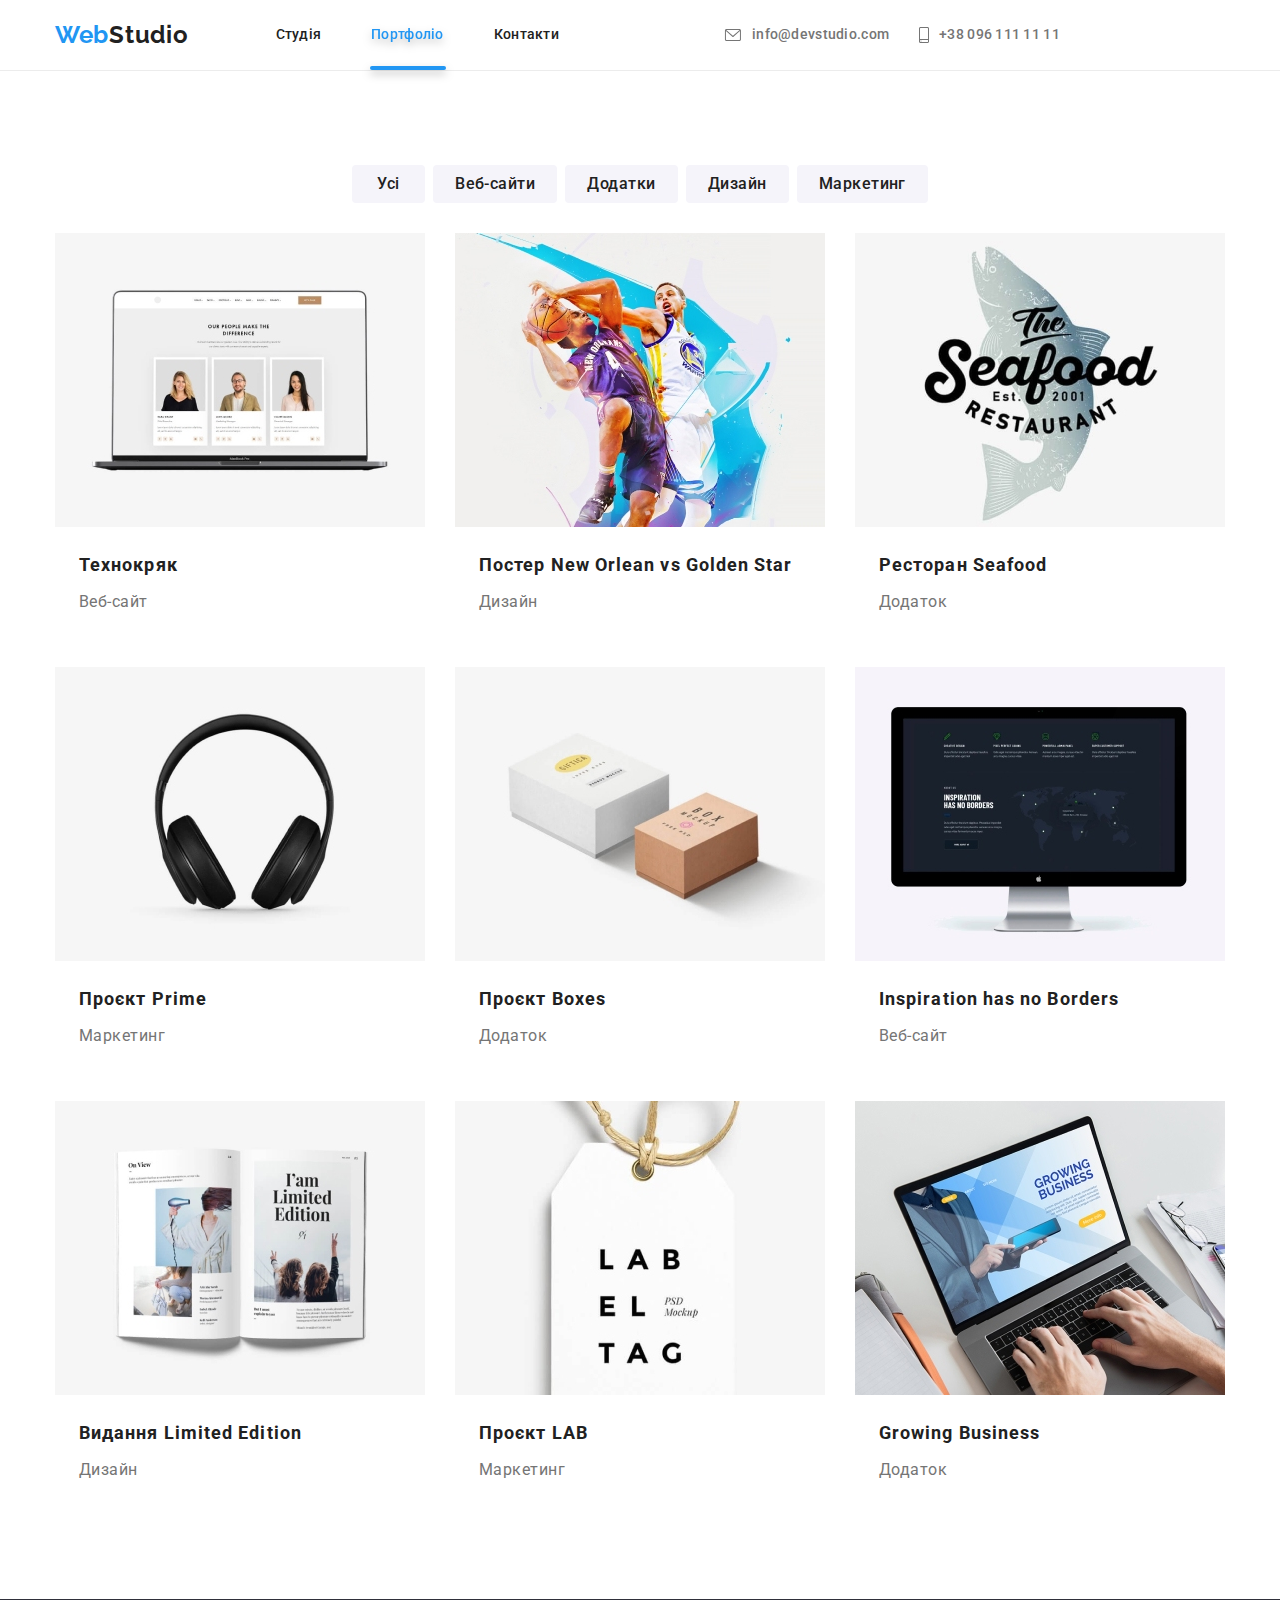
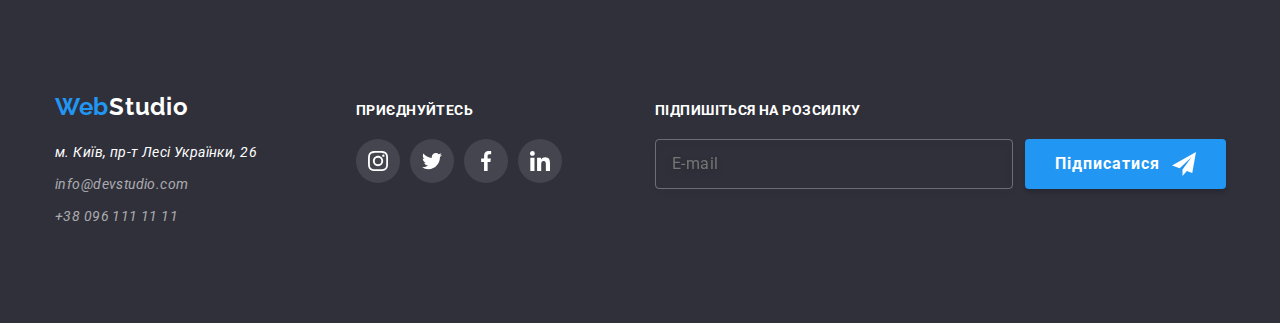
==== commit 1805eda6: "and home work 8" ====
--- a/portfolio.html
+++ b/portfolio.html
@@ -21,7 +21,7 @@
           <span class="logo__start">Web</span
           ><span class="logo__end">Studio</span>
         </a>
-        <div class="menu-contacts__box">
+        <div class="menu-contacts__box" data-menu>
           <nav>
             <ul class="nav">
               <li>
@@ -49,11 +49,56 @@
               +38 096 111 11 11
             </a>
           </div>
+          <div class="">
+            <ul class="social-header">
+              <li>
+                <a
+                  href="#"
+                  target="_blank"
+                  rel="noopener noreferrer"
+                  class="social-link__header"
+                  >Instagram</a
+                >
+              </li>
+              <li>
+                <a
+                  href="#"
+                  target="_blank"
+                  rel="noopener noreferrer"
+                  class="social-link__header"
+                  >Twitter</a
+                >
+              </li>
+              <li>
+                <a
+                  href="#"
+                  target="_blank"
+                  rel="noopener noreferrer"
+                  class="social-link__header"
+                  >Facebook</a
+                >
+              </li>
+              <li>
+                <a
+                  href="#"
+                  target="_blank"
+                  rel="noopener noreferrer"
+                  class="social-link__header"
+                  >LinkedIn</a
+                >
+              </li>
+            </ul>
+          </div>
         </div>
-        <button type="button" class="menu-btn">
-          <svg width="40" height="40">
+        <button
+          type="button"
+          class="menu-btn"
+          aria-expanded="false"
+          data-menu-button
+        >
+          <svg width="40" height="40" aria-label="Кнопка мобільного меню">
+            <use class="menu-btn__closed" href="./images/icons.svg#close"></use>
             <use class="menu-btn__menu" href="./images/icons.svg#menu"></use>
-            <use class="menu-btn__closed" href="./images/icons.svg#close"></use>
           </svg>
         </button>
       </div>
@@ -400,5 +445,7 @@
         </form>
       </div>
     </footer>
+
+    <script src="./js/mobile-menu.js"></script>
   </body>
 </html>
--- a/css/main.min.css
+++ b/css/main.min.css
@@ -1 +1 @@
-html{box-sizing:border-box}*,*::before,*::after{box-sizing:inherit}html{-moz-tab-size:4;-o-tab-size:4;tab-size:4}html{line-height:1.15;-webkit-text-size-adjust:100%}body{margin:0}body{font-family:system-ui,-apple-system,"Segoe UI",Roboto,Helvetica,Arial,sans-serif,"Apple Color Emoji","Segoe UI Emoji"}hr{height:0;color:inherit}abbr[title]{-webkit-text-decoration:underline dotted;text-decoration:underline dotted}b,strong{font-weight:bolder}code,kbd,pre,samp{font-family:ui-monospace,SFMono-Regular,Consolas,"Liberation Mono",Menlo,monospace;font-size:1em}small{font-size:80%}sub,sup{font-size:75%;line-height:0;position:relative;vertical-align:baseline}sub{bottom:-0.25em}sup{top:-0.5em}table{text-indent:0;border-color:inherit}button,input,optgroup,select,textarea{font-family:inherit;font-size:100%;line-height:1.15;margin:0}button,select{text-transform:none}[type=button],[type=reset],[type=submit],button{-webkit-appearance:button}::-moz-focus-inner{border-style:none;padding:0}:-moz-focusring{outline:1px dotted ButtonText}:-moz-ui-invalid{box-shadow:none}legend{padding:0}progress{vertical-align:baseline}::-webkit-inner-spin-button,::-webkit-outer-spin-button{height:auto}[type=search]{-webkit-appearance:textfield;outline-offset:-2px}::-webkit-search-decoration{-webkit-appearance:none}::-webkit-file-upload-button{-webkit-appearance:button;font:inherit}summary{display:list-item}h1,h2,h3,h4,h5,h6,p{margin:0;padding:0}ul,ol{list-style:none;margin:0;padding:0}a{text-decoration:none;color:currentColor}button{cursor:pointer}img{display:block}body{font-family:"Roboto";background-color:#fff}.conteiner{margin-left:auto;margin-right:auto;padding-left:15px;padding-right:15px;padding-top:60px;padding-bottom:60px}@media screen and (min-width: 480px){.conteiner{width:480px}}@media screen and (min-width: 768px){.conteiner{width:768px}}@media screen and (min-width: 1200px){.conteiner{width:1200px;padding-top:94px;padding-bottom:94px}}.visually-hidden{position:absolute;width:1px;height:1px;margin:-1px;border:0;padding:0;white-space:nowrap;-webkit-clip-path:inset(100%);clip-path:inset(100%);clip:rect(0 0 0 0);overflow:hidden}.section__title{margin-bottom:30px;font-weight:700;font-size:36px;line-height:42px;text-align:center;letter-spacing:.03em;color:#212121}.logo{font-family:"Raleway";font-style:normal;font-weight:700;font-size:24px;line-height:1.16;letter-spacing:.03em}.logo__start{color:#2196f3}.logo__end{color:#212121}.logo__end.logo__end--footer{color:#fff}header{border-bottom:1px solid #ececec}.header{display:flex;justify-content:space-between;align-items:center;padding-top:10px;padding-bottom:10px;background-color:#fff;font-weight:500;font-size:14px;line-height:1.14;letter-spacing:.02em}@media screen and (min-width: 768px){.header{padding-top:21px;padding-bottom:21px}}.menu-contacts__box{display:none}@media screen and (min-width: 768px){.menu-contacts__box{display:flex;margin-left:87px;justify-content:space-between;align-items:center;width:100%}}.nav{display:flex;gap:50px}.nav__link{position:relative;padding-top:20px;padding-bottom:20px;text-decoration:none;color:#212121;filter:none;transition:filter 250ms cubic-bezier(0.4, 0, 0.2, 1),color 250ms cubic-bezier(0.4, 0, 0.2, 1)}.nav__link:hover,.nav__link:focus,.nav__link.nav__link--active{filter:drop-shadow(0px 4px 4px rgba(0, 0, 0, 0.25));color:#2196f3;transition:filter 250ms cubic-bezier(0.4, 0, 0.2, 1),color 250ms cubic-bezier(0.4, 0, 0.2, 1)}.nav__link.nav__link--active::before{position:absolute;display:inline-block;content:"";width:105%;height:4px;left:-1px;top:67px;background:#2196f3;border-radius:2px}@media screen and (min-width: 1200px){.nav__link.nav__link--active::before{top:60px}}.contacts__icons{fill:currentColor;margin-right:10px;color:#757575;transition:fill 250ms cubic-bezier(0.4, 0, 0.2, 1)}.contacts__link:hover .contacts__icons,.contacts__link:focus .contacts__icons{fill:#2196f3;transition:fill 250ms cubic-bezier(0.4, 0, 0.2, 1)}.contacts__link{display:flex;align-items:center;color:#757575;text-decoration:none;transition:color 250ms cubic-bezier(0.4, 0, 0.2, 1)}.contacts__link:hover,.contacts__link:focus{color:#2196f3;transition:color 250ms cubic-bezier(0.4, 0, 0.2, 1)}.contacts{display:flex;flex-direction:column;gap:10px}@media screen and (min-width: 1200px){.contacts{flex-direction:row;gap:30px}}.menu-btn{padding:0;margin:0;background-color:rgba(0,0,0,0);border:0}@media screen and (min-width: 768px){.menu-btn{display:none}}.conteiner.bg-hero{display:flex;align-items:center;flex-direction:column;padding-top:118px;padding-bottom:118px;padding-left:60px;padding-right:60px;background-image:linear-gradient(rgba(47, 48, 58, 0.4), rgba(47, 48, 58, 0.4)),url(../../images/header-img-mobile.jpg);background-size:cover;background-repeat:no-repeat;background-position:center;background-color:#2f303a}@media screen and (min-width: 768px){.conteiner.bg-hero{background-image:linear-gradient(rgba(47, 48, 58, 0.4), rgba(47, 48, 58, 0.4)),url(../../images/header-img-tablet.jpg)}}@media screen and (min-width: 1200px){.conteiner.bg-hero{background-image:linear-gradient(rgba(47, 48, 58, 0.4), rgba(47, 48, 58, 0.4)),url(../../images/header-img-desktop.jpg)}}.hero h1{margin-bottom:30px;width:360px;font-weight:900;font-size:26px;line-height:1.62;text-align:center;letter-spacing:.06em;text-transform:uppercase;color:#fff}@media screen and (min-width: 1200px){.hero h1{width:696px;font-size:44px;line-height:1.36}}.hero-button{display:block;padding:10px 24px;margin-left:auto;margin-right:auto;background:#2196f3;box-shadow:0px 4px 4px rgba(0,0,0,.15);border-radius:4px;border:0;font-weight:700;font-size:16px;line-height:1.88;letter-spacing:.06em;color:#fff}.features-list{display:flex;flex-wrap:wrap;gap:30px}@media screen and (min-width: 1200px){.features>.conteiner{padding-bottom:0}}.features-list>li{width:100%}@media screen and (min-width: 768px){.features-list>li{width:calc((100% - 30px)/2)}}@media screen and (min-width: 1200px){.features-list>li{width:calc((100% - 90px)/4)}}.features-icon{display:flex;justify-content:center;align-items:center;margin-bottom:30px;height:120px;background:#f5f4fa}.features-title{margin-bottom:10px;font-weight:700;font-size:14px;line-height:16px;text-align:center;letter-spacing:.03em;text-transform:uppercase;color:#212121}@media screen and (min-width: 768px){.features-title{text-align:left}}.features-text{font-weight:400;font-size:14px;line-height:1.71;letter-spacing:.03em;color:#757575}.about{display:none;background:var(--header-beckground-color)}@media screen and (min-width: 1200px){.about{display:block}}.box.about-list{display:inline-flex}.about-list{position:relative;margin-right:30px;list-style-type:none}.about-tumb{position:absolute;display:flex;justify-content:center;align-items:center;width:100%;height:70px;left:0;bottom:0;background:rgba(47,48,58,.8)}.about-tumb-text{font-family:"Roboto";font-style:normal;font-weight:700;font-size:14px;line-height:1.14;letter-spacing:.03em;text-transform:uppercase;color:#fff}.about-list:last-child{margin-right:0}.about-titel{margin-bottom:50px;color:var(--titel-text-color);font-weight:700;font-size:36px;line-height:1.17;text-align:center;letter-spacing:.03em}.team{background-color:#f5f4fa}.team__box{display:flex;flex-wrap:wrap;gap:30px}.team__list{display:flex;flex-direction:column;align-items:center;padding-bottom:24px;width:100%;background:#fff;box-shadow:0px 1px 3px rgba(0,0,0,.12),0px 1px 1px rgba(0,0,0,.14),0px 2px 1px rgba(0,0,0,.2);border-radius:0px 0px 4px 4px}@media screen and (min-width: 768px){.team__list{width:calc((100% - 30px)/2)}}@media screen and (min-width: 1200px){.team__list{width:calc((100% - 90px)/4)}}.team__list>img{width:100%;margin-bottom:30px;-o-object-fit:cover;object-fit:cover}.team__name{margin-bottom:10px;font-weight:500;font-size:16px;line-height:1.19;text-align:center;letter-spacing:.03em;color:#212121}.team__text{margin-bottom:16px;font-weight:400;font-size:16px;line-height:1.19;text-align:center;letter-spacing:.03em;color:#757575}.social-link__box{display:flex;gap:10px}.social-link__link{display:flex;justify-content:center;align-items:center;width:44px;height:44px;border-radius:50%;background-color:inherit;transition:fill 250ms cubic-bezier(0.4, 0, 0.2, 1),background-color 250ms cubic-bezier(0.4, 0, 0.2, 1)}.social-link__link:hover,.social-link__link:focus{fill:#fff;background-color:#2196f3;transition:fill 250ms cubic-bezier(0.4, 0, 0.2, 1),background-color 250ms cubic-bezier(0.4, 0, 0.2, 1)}.social-link__link--light{fill:#afb1b8}.social-link__link--dark{fill:#fff;background-color:rgba(255,255,255,.1)}.social-link__icons{width:20px;height:20px}.clients__box{display:flex;flex-wrap:wrap;gap:30px}.clients__box>li{width:calc((100% - 30px)/2)}@media screen and (min-width: 768px){.clients__box>li{width:calc((100% - 60px)/3)}}@media screen and (min-width: 768px){.clients__box>li{width:calc((100% - 150px)/6)}}.clients__link{display:flex;justify-content:center;align-items:center;padding-bottom:16px;padding-top:16px;fill:#afb1b8;border:1px solid #afb1b8;border-radius:4px;transition:fill 250ms cubic-bezier(0.4, 0, 0.2, 1),border 250ms cubic-bezier(0.4, 0, 0.2, 1)}.clients__link:hover,.clients__link:focus{fill:#2196f3;border:1px solid #2196f3;transition:fill 250ms cubic-bezier(0.4, 0, 0.2, 1),border 250ms cubic-bezier(0.4, 0, 0.2, 1)}.clients-icon{width:106px;height:60px}footer{background-color:#2f303a}.footer{display:flex;flex-direction:column;gap:60px}@media screen and (min-width: 768px){.footer{flex-direction:row;flex-wrap:wrap;justify-content:space-around;align-items:baseline}}@media screen and (min-width: 1200px){.footer{flex-direction:row;flex-wrap:nowrap;justify-content:flex-start;align-items:baseline;gap:0px}}.footer .logo{margin-bottom:20px}.logo-address{display:flex;flex-direction:column;align-items:center}@media screen and (min-width: 1200px){.logo-address{margin-right:70px;align-items:start}}.address{display:flex;flex-direction:column;align-items:center;gap:8px}@media screen and (min-width: 1200px){.address>li{width:231px}}.address__link{font-weight:400;font-size:14px;line-height:1.71;text-align:center;letter-spacing:.03em;color:#fff;transition:color 250ms cubic-bezier(0.4, 0, 0.2, 1)}.address__link:hover,.address__link:focus{color:#2196f3;transition:color 250ms cubic-bezier(0.4, 0, 0.2, 1)}.address__link--mail-tel{color:rgba(255,255,255,.6)}.invite{display:flex;flex-direction:column;align-items:center}@media screen and (min-width: 1200px){.invite{align-items:flex-start}}.invite__title{margin-bottom:20px;font-weight:700;font-size:14px;line-height:1.14;text-align:center;letter-spacing:.03em;text-transform:uppercase;color:#fff}@media screen and (min-width: 1200px){.subscribe{margin-left:auto}}.subscribe-form{display:flex;flex-direction:column;align-items:center;gap:20px}@media screen and (max-width: 1199px){.subscribe-form{width:450px}}@media screen and (min-width: 1200px){.subscribe-form{width:570px;flex-direction:row;gap:12px;align-items:flex-end}}.email-sub{width:100%}.email-subscribe{width:100%;font-weight:700;font-size:14px;line-height:1.14;text-align:center;letter-spacing:.03em;text-transform:uppercase;color:#fff}@media screen and (max-width: 1199px){.email-subscribe{display:inline-block}}.email-subscribe__title{margin-bottom:20px;display:inline-block}.email-subscribe__input{width:100%;padding:15px 16px;font-weight:400;font-size:16px;line-height:1.25x;letter-spacing:.03em;color:rgba(255,255,255,.6);background-color:rgba(0,0,0,0);border:1px solid rgba(255,255,255,.3);filter:drop-shadow(0px 4px 4px rgba(0, 0, 0, 0.15));border-radius:4px;transition:border 250ms cubic-bezier(0.4, 0, 0.2, 1)}.email-subscribe__input ::-moz-placeholder{color:rgba(255,255,255,.6)}.email-subscribe__input :-ms-input-placeholder{color:rgba(255,255,255,.6)}.email-subscribe__input ::placeholder{color:rgba(255,255,255,.6)}.email-subscribe__input:hover,.email-subscribe__input:focus{border:1px solid #2196f3;outline:none;transition:border 250ms cubic-bezier(0.4, 0, 0.2, 1)}.footer-button{display:flex;align-items:center;justify-content:center;gap:12px;padding:10px 30px;font-weight:700;font-size:16px;line-height:1.88;letter-spacing:.06em;color:#fff;background-color:#2196f3;box-shadow:0px 4px 4px rgba(0,0,0,.15);border-radius:4px;border:0}.box-filters{display:flex;flex-wrap:wrap;gap:15px 8px;margin-bottom:40px}@media screen and (max-width: 767px){.box-filters>li:nth-child(3){margin-right:15px}}@media screen and (min-width: 768px){.box-filters{flex-wrap:nowrap;justify-content:center;gap:0px 8px;margin-bottom:30px}}.filters{display:flex;align-items:center;justify-content:center;outline:4 px solid tomato;min-width:73px;padding:6px 22px;background:#f5f4fa;border-radius:4px;border:0;font-weight:500;font-size:16px;line-height:1.62;letter-spacing:.03em;color:#212121;transition:background 250ms cubic-bezier(0.4, 0, 0.2, 1),color 250ms cubic-bezier(0.4, 0, 0.2, 1),box-shadow 250ms cubic-bezier(0.4, 0, 0.2, 1)}.filters:hover,.filters:focus{background:#2196f3;color:#fff;box-shadow:0px 3px 1px rgba(0,0,0,.1),0px 1px 2px rgba(0,0,0,.08),0px 2px 2px rgba(0,0,0,.12);border-radius:4px;transition:background 250ms cubic-bezier(0.4, 0, 0.2, 1),color 250ms cubic-bezier(0.4, 0, 0.2, 1),box-shadow 250ms cubic-bezier(0.4, 0, 0.2, 1)}.box-working{display:flex;flex-wrap:wrap;gap:30px}.portfolio-list{width:100%;box-shadow:none;transition:box-shadow 250ms cubic-bezier(0.4, 0, 0.2, 1)}@media screen and (min-width: 768px){.portfolio-list{width:calc((100% - 30px)/2)}}@media screen and (min-width: 1200px){.portfolio-list{width:calc((100% - 60px)/3)}}.portfolio-list:hover,.portfolio-list:focus{box-shadow:0px 1px 1px rgba(0,0,0,.12),0px 4px 4px rgba(0,0,0,.06),1px 4px 6px rgba(0,0,0,.16);transition:box-shadow 250ms cubic-bezier(0.4, 0, 0.2, 1)}.working-trump{position:relative;overflow:hidden;width:100%}.working-trump-box{position:absolute;display:flex;align-items:center;justify-content:center;top:0;right:0;width:100%;height:100%;transform:translateY(101%);transition:transform 250ms cubic-bezier(0.4, 0, 0.2, 1);background-color:rgba(33,150,243,.9)}.portfolio-link:hover .working-trump-box,.portfolio-link:focus .working-trump-box{transform:translateY(0);transition:transform 250ms cubic-bezier(0.4, 0, 0.2, 1)}.working-trump>img{width:100%}.working-trump-text{display:inline-block;margin-top:auto;margin-bottom:auto;width:calc(100% - 48px);font-weight:400;font-size:18px;line-height:1.56;letter-spacing:.03em;color:#fff}.person{padding:20px 24px}.working-title{margin-bottom:4px;font-weight:700;font-size:18px;line-height:2;letter-spacing:.06em;color:#212121}.working-text{font-weight:400;font-size:16px;line-height:1.88;letter-spacing:.03em;color:#757575}.backdrop{position:fixed;top:0;left:0;width:100%;height:100%;opacity:1;background-color:rgba(0,0,0,.2);transition:opacity 250ms cubic-bezier(0.4, 0, 0.2, 1)}.backdrop.is-hidden{opacity:0;pointer-events:none;transition:opacity 250ms cubic-bezier(0.4, 0, 0.2, 1)}.modal{position:absolute;top:50%;left:50%;transform:translate(-50%, -50%);width:450px;padding:40px;background:#fff;box-shadow:0px 1px 3px rgba(0,0,0,.12),0px 1px 1px rgba(0,0,0,.14),0px 2px 1px rgba(0,0,0,.2);border-radius:4px}@media screen and (min-width: 1200px){.modal{width:528px}}.btn-exit-modal{position:absolute;top:8px;right:8px;display:flex;align-items:center;justify-content:center;width:30px;height:30px;border:1px solid rgba(0,0,0,.1);border-radius:50%;background-color:#fff;fill:#000;transition:fill 250ms cubic-bezier(0.4, 0, 0.2, 1)}.btn-exit-modal:hover,.btn-exit-modal:focus{fill:#2196f3;transition:fill 250ms cubic-bezier(0.4, 0, 0.2, 1)}.modal-form{display:flex;flex-direction:column}.modal-form>b{font-weight:700;font-size:20px;line-height:1.5;text-align:center;letter-spacing:.03em;color:#212121}.form-box{position:relative;display:flex;flex-direction:column;gap:4px;outline:none;margin-bottom:10px;font-weight:400;font-size:12px;line-height:1.17;letter-spacing:.01em;color:#757575}.modal-input{width:100%;padding-top:12px;padding-right:12px;padding-bottom:12px;padding-left:42px;outline:none;border:1px solid rgba(33,33,33,.2);border-radius:4px;transition:border 250ms cubic-bezier(0.4, 0, 0.2, 1)}.modal-input:hover,.modal-input:focus{border:1px solid #2196f3;transition:border 250ms cubic-bezier(0.4, 0, 0.2, 1)}.form-icon{position:absolute;top:50%;left:12px;fill:#212121;transition:fill 250ms cubic-bezier(0.4, 0, 0.2, 1)}.form-box:hover .form-icon,.form-box:focus-within .form-icon{fill:#2196f3;transition:fill 250ms cubic-bezier(0.4, 0, 0.2, 1)}.form-box.comment{margin-bottom:20px}#comment{padding:12px;outline:none;height:120px;resize:none;border:1px solid rgba(33,33,33,.2);border-radius:4px;transition:border 250ms cubic-bezier(0.4, 0, 0.2, 1)}#comment:hover,#comment:focus{border:1px solid #2196f3;transition:border 250ms cubic-bezier(0.4, 0, 0.2, 1)}.agreement-box{position:relative;display:flex;margin-bottom:30px;font-weight:400;font-size:12px;line-height:1.17;letter-spacing:.03em;color:#757575}@media screen and (min-width: 1200px){.agreement-box{font-size:14px;line-height:1.71;justify-content:center}}.agreement-box a{color:#2196f3;-webkit-text-decoration-line:underline;text-decoration-line:underline}.checkbox-agree{opacity:0;margin-right:8px}.agree-icon{position:absolute;width:16px;height:15px;top:0px;left:0px;background-image:url(../../images/sdascsadcfasfcsac.svg)}.checkbox-agree:checked+.agree-icon{background-image:url(../../images/icon-check.svg)}@media screen and (min-width: 1200px){.agree-icon{top:3px;left:22px}}.modal-button{padding:10px 24px;min-width:200px;margin-left:auto;margin-right:auto;background:#2196f3;box-shadow:0px 4px 4px rgba(0,0,0,.15);border-radius:4px;border:none;font-weight:700;font-size:16px;line-height:1.88;letter-spacing:.06em;color:#fff}/*# sourceMappingURL=main.min.css.map */+html{box-sizing:border-box}*,*::before,*::after{box-sizing:inherit}html{-moz-tab-size:4;-o-tab-size:4;tab-size:4}html{line-height:1.15;-webkit-text-size-adjust:100%}body{margin:0}body{font-family:system-ui,-apple-system,"Segoe UI",Roboto,Helvetica,Arial,sans-serif,"Apple Color Emoji","Segoe UI Emoji"}hr{height:0;color:inherit}abbr[title]{-webkit-text-decoration:underline dotted;text-decoration:underline dotted}b,strong{font-weight:bolder}code,kbd,pre,samp{font-family:ui-monospace,SFMono-Regular,Consolas,"Liberation Mono",Menlo,monospace;font-size:1em}small{font-size:80%}sub,sup{font-size:75%;line-height:0;position:relative;vertical-align:baseline}sub{bottom:-0.25em}sup{top:-0.5em}table{text-indent:0;border-color:inherit}button,input,optgroup,select,textarea{font-family:inherit;font-size:100%;line-height:1.15;margin:0}button,select{text-transform:none}[type=button],[type=reset],[type=submit],button{-webkit-appearance:button}::-moz-focus-inner{border-style:none;padding:0}:-moz-focusring{outline:1px dotted ButtonText}:-moz-ui-invalid{box-shadow:none}legend{padding:0}progress{vertical-align:baseline}::-webkit-inner-spin-button,::-webkit-outer-spin-button{height:auto}[type=search]{-webkit-appearance:textfield;outline-offset:-2px}::-webkit-search-decoration{-webkit-appearance:none}::-webkit-file-upload-button{-webkit-appearance:button;font:inherit}summary{display:list-item}h1,h2,h3,h4,h5,h6,p{margin:0;padding:0}ul,ol{list-style:none;margin:0;padding:0}a{text-decoration:none;color:currentColor}button{cursor:pointer}img{display:block}body{font-family:"Roboto";background-color:#fff}.conteiner{margin-left:auto;margin-right:auto;padding-left:15px;padding-right:15px;padding-top:60px;padding-bottom:60px}@media screen and (min-width: 480px){.conteiner{width:480px}}@media screen and (min-width: 768px){.conteiner{width:768px}}@media screen and (min-width: 1200px){.conteiner{width:1200px;padding-top:94px;padding-bottom:94px}}.visually-hidden{position:absolute;width:1px;height:1px;margin:-1px;border:0;padding:0;white-space:nowrap;-webkit-clip-path:inset(100%);clip-path:inset(100%);clip:rect(0 0 0 0);overflow:hidden}.section__title{margin-bottom:30px;font-weight:700;font-size:36px;line-height:42px;text-align:center;letter-spacing:.03em;color:#212121}.logo{font-family:"Raleway";font-style:normal;font-weight:700;font-size:24px;line-height:1.16;letter-spacing:.03em}.logo__start{color:#2196f3}.logo__end{color:#212121}.logo__end.logo__end--footer{color:#fff}header{border-bottom:1px solid #ececec}.header{position:relative;display:flex;justify-content:space-between;align-items:center;padding-top:10px;padding-bottom:10px;background-color:#fff;font-weight:500;font-size:14px;line-height:1.14;letter-spacing:.02em}@media screen and (min-width: 768px){.header{padding-top:21px;padding-bottom:21px}}.menu-contacts__box{display:none}@media screen and (min-width: 768px){.menu-contacts__box{display:flex;margin-left:87px;justify-content:space-between;align-items:center;width:100%}}@media screen and (max-width: 767px){.menu-contacts__box.is-open{position:absolute;top:100%;left:0px;display:flex;flex-direction:column;width:100%;height:736px;padding:0 40px 48px 40px;background-color:#fff;z-index:999}}@media screen and (max-width: 767px){nav{margin-bottom:auto}}.nav{display:flex;gap:50px}@media screen and (max-width: 767px){.nav{flex-direction:column}}.nav__link{position:relative;padding-top:20px;padding-bottom:20px;text-decoration:none;color:#212121;filter:none;transition:filter 250ms cubic-bezier(0.4, 0, 0.2, 1),color 250ms cubic-bezier(0.4, 0, 0.2, 1)}@media screen and (max-width: 767px){.nav__link{font-weight:500;font-size:40px;line-height:47px;letter-spacing:.02em;color:#212121}}.nav__link:hover,.nav__link:focus,.nav__link.nav__link--active{filter:drop-shadow(0px 4px 4px rgba(0, 0, 0, 0.25));color:#2196f3;transition:filter 250ms cubic-bezier(0.4, 0, 0.2, 1),color 250ms cubic-bezier(0.4, 0, 0.2, 1)}.nav__link.nav__link--active::before{position:absolute;display:inline-block;content:"";width:105%;height:4px;left:-1px;top:67px;background:#2196f3;border-radius:2px}@media screen and (min-width: 1200px){.nav__link.nav__link--active::before{top:60px}}.contacts__icons{fill:currentColor;margin-right:10px;color:#757575;transition:fill 250ms cubic-bezier(0.4, 0, 0.2, 1)}.contacts__link:hover .contacts__icons,.contacts__link:focus .contacts__icons{fill:#2196f3;transition:fill 250ms cubic-bezier(0.4, 0, 0.2, 1)}@media screen and (max-width: 767px){.contacts__icons{display:none}}@media screen and (max-width: 767px){.contacts>a[href="tel:+380961111111"]{font-weight:500;font-size:34px;line-height:1.18;letter-spacing:.02em;color:#2196f3}}@media screen and (max-width: 767px){.contacts>a[href="mailto:info@devstudio.com"]{font-weight:500;font-size:24px;line-height:1.17;letter-spacing:.02em;color:#757575}}.contacts__link{display:flex;align-items:center;color:#757575;text-decoration:none;transition:color 250ms cubic-bezier(0.4, 0, 0.2, 1)}.contacts__link:hover,.contacts__link:focus{color:#2196f3;transition:color 250ms cubic-bezier(0.4, 0, 0.2, 1)}.contacts{display:flex;flex-direction:column;gap:10px}@media screen and (max-width: 767px){.contacts{flex-direction:column-reverse;margin-bottom:64px}}@media screen and (min-width: 1200px){.contacts{flex-direction:row;gap:30px}}.menu-btn{display:inline-flex;padding:0;margin:0;background-color:rgba(0,0,0,0);border:0}@media screen and (min-width: 768px){.menu-btn{display:none}}.menu-btn .menu-btn__closed{display:none}.menu-btn.is-open .menu-btn__menu{display:none}.menu-btn.is-open .menu-btn__closed{display:block}.social-header{display:flex;gap:20px;font-weight:500;font-size:18px;line-height:1.22;letter-spacing:.02em;color:#2196f3}@media screen and (min-width: 768px){.social-header{display:none}}.conteiner.bg-hero{display:flex;align-items:center;flex-direction:column;padding-top:118px;padding-bottom:118px;padding-left:60px;padding-right:60px;background-image:linear-gradient(rgba(47, 48, 58, 0.4), rgba(47, 48, 58, 0.4)),url(../../images/header-img-mobile.jpg);background-size:cover;background-repeat:no-repeat;background-position:center;background-color:#2f303a}@media screen and (min-width: 768px){.conteiner.bg-hero{background-image:linear-gradient(rgba(47, 48, 58, 0.4), rgba(47, 48, 58, 0.4)),url(../../images/header-img-tablet.jpg)}}@media screen and (min-width: 1200px){.conteiner.bg-hero{background-image:linear-gradient(rgba(47, 48, 58, 0.4), rgba(47, 48, 58, 0.4)),url(../../images/header-img-desktop.jpg)}}.hero h1{margin-bottom:30px;width:360px;font-weight:900;font-size:26px;line-height:1.62;text-align:center;letter-spacing:.06em;text-transform:uppercase;color:#fff}@media screen and (min-width: 1200px){.hero h1{width:696px;font-size:44px;line-height:1.36}}.hero-button{display:block;padding:10px 24px;margin-left:auto;margin-right:auto;background:#2196f3;box-shadow:0px 4px 4px rgba(0,0,0,.15);border-radius:4px;border:0;font-weight:700;font-size:16px;line-height:1.88;letter-spacing:.06em;color:#fff}.features-list{display:flex;flex-wrap:wrap;gap:30px}@media screen and (min-width: 1200px){.features>.conteiner{padding-bottom:0}}.features-list>li{width:100%}@media screen and (min-width: 768px){.features-list>li{width:calc((100% - 30px)/2)}}@media screen and (min-width: 1200px){.features-list>li{width:calc((100% - 90px)/4)}}.features-icon{display:flex;justify-content:center;align-items:center;margin-bottom:30px;height:120px;background:#f5f4fa}.features-title{margin-bottom:10px;font-weight:700;font-size:14px;line-height:16px;text-align:center;letter-spacing:.03em;text-transform:uppercase;color:#212121}@media screen and (min-width: 768px){.features-title{text-align:left}}.features-text{font-weight:400;font-size:14px;line-height:1.71;letter-spacing:.03em;color:#757575}.about{display:none;background:var(--header-beckground-color)}@media screen and (min-width: 1200px){.about{display:block}}.box.about-list{display:inline-flex}.about-list{position:relative;margin-right:30px;list-style-type:none}.about-tumb{position:absolute;display:flex;justify-content:center;align-items:center;width:100%;height:70px;left:0;bottom:0;background:rgba(47,48,58,.8)}.about-tumb-text{font-family:"Roboto";font-style:normal;font-weight:700;font-size:14px;line-height:1.14;letter-spacing:.03em;text-transform:uppercase;color:#fff}.about-list:last-child{margin-right:0}.about-titel{margin-bottom:50px;color:var(--titel-text-color);font-weight:700;font-size:36px;line-height:1.17;text-align:center;letter-spacing:.03em}.team{background-color:#f5f4fa}.team__box{display:flex;flex-wrap:wrap;gap:30px}.team__list{display:flex;flex-direction:column;align-items:center;padding-bottom:24px;width:100%;background:#fff;box-shadow:0px 1px 3px rgba(0,0,0,.12),0px 1px 1px rgba(0,0,0,.14),0px 2px 1px rgba(0,0,0,.2);border-radius:0px 0px 4px 4px}@media screen and (min-width: 768px){.team__list{width:calc((100% - 30px)/2)}}@media screen and (min-width: 1200px){.team__list{width:calc((100% - 90px)/4)}}.team__list>img{width:100%;margin-bottom:30px;-o-object-fit:cover;object-fit:cover}.team__name{margin-bottom:10px;font-weight:500;font-size:16px;line-height:1.19;text-align:center;letter-spacing:.03em;color:#212121}.team__text{margin-bottom:16px;font-weight:400;font-size:16px;line-height:1.19;text-align:center;letter-spacing:.03em;color:#757575}.social-link__box{display:flex;gap:10px}.social-link__link{display:flex;justify-content:center;align-items:center;width:44px;height:44px;border-radius:50%;background-color:inherit;transition:fill 250ms cubic-bezier(0.4, 0, 0.2, 1),background-color 250ms cubic-bezier(0.4, 0, 0.2, 1)}.social-link__link:hover,.social-link__link:focus{fill:#fff;background-color:#2196f3;transition:fill 250ms cubic-bezier(0.4, 0, 0.2, 1),background-color 250ms cubic-bezier(0.4, 0, 0.2, 1)}.social-link__link--light{fill:#afb1b8}.social-link__link--dark{fill:#fff;background-color:rgba(255,255,255,.1)}.social-link__icons{width:20px;height:20px}.clients__box{display:flex;flex-wrap:wrap;gap:30px}.clients__box>li{width:calc((100% - 30px)/2)}@media screen and (min-width: 768px){.clients__box>li{width:calc((100% - 60px)/3)}}@media screen and (min-width: 768px){.clients__box>li{width:calc((100% - 150px)/6)}}.clients__link{display:flex;justify-content:center;align-items:center;padding-bottom:16px;padding-top:16px;fill:#afb1b8;border:1px solid #afb1b8;border-radius:4px;transition:fill 250ms cubic-bezier(0.4, 0, 0.2, 1),border 250ms cubic-bezier(0.4, 0, 0.2, 1)}.clients__link:hover,.clients__link:focus{fill:#2196f3;border:1px solid #2196f3;transition:fill 250ms cubic-bezier(0.4, 0, 0.2, 1),border 250ms cubic-bezier(0.4, 0, 0.2, 1)}.clients-icon{width:106px;height:60px}footer{background-color:#2f303a}.footer{display:flex;flex-direction:column;gap:60px}@media screen and (min-width: 768px){.footer{flex-direction:row;flex-wrap:wrap;justify-content:space-around;align-items:baseline}}@media screen and (min-width: 1200px){.footer{flex-direction:row;flex-wrap:nowrap;justify-content:flex-start;align-items:baseline;gap:0px}}.footer .logo{margin-bottom:20px}.logo-address{display:flex;flex-direction:column;align-items:center}@media screen and (min-width: 1200px){.logo-address{margin-right:70px;align-items:start}}.address{display:flex;flex-direction:column;align-items:center;gap:8px}@media screen and (min-width: 1200px){.address>li{width:231px}}.address__link{font-weight:400;font-size:14px;line-height:1.71;text-align:center;letter-spacing:.03em;color:#fff;transition:color 250ms cubic-bezier(0.4, 0, 0.2, 1)}.address__link:hover,.address__link:focus{color:#2196f3;transition:color 250ms cubic-bezier(0.4, 0, 0.2, 1)}.address__link--mail-tel{color:rgba(255,255,255,.6)}.invite{display:flex;flex-direction:column;align-items:center}@media screen and (min-width: 1200px){.invite{align-items:flex-start}}.invite__title{margin-bottom:20px;font-weight:700;font-size:14px;line-height:1.14;text-align:center;letter-spacing:.03em;text-transform:uppercase;color:#fff}@media screen and (min-width: 480px)and (max-width: 1199px){.subscribe{width:450px}}@media screen and (min-width: 1200px){.subscribe{margin-left:auto}}.subscribe-form{display:flex;flex-direction:column;align-items:center;gap:20px}@media screen and (max-width: 1199px){.subscribe-form{max-width:450px}}@media screen and (min-width: 1200px){.subscribe-form{width:570px;flex-direction:row;gap:12px;align-items:flex-end}}.email-sub{width:100%}.email-subscribe{display:flex;flex-direction:column;width:100%;font-weight:700;font-size:14px;line-height:1.14;text-align:center;letter-spacing:.03em;text-transform:uppercase;color:#fff}@media screen and (min-width: 1200px){.email-subscribe{display:inline}}.email-subscribe__title{margin-bottom:20px;display:inline-block}.email-subscribe__input{max-width:450px;padding:15px 16px;font-weight:400;font-size:16px;line-height:1.25x;letter-spacing:.03em;color:rgba(255,255,255,.6);background-color:rgba(0,0,0,0);border:1px solid rgba(255,255,255,.3);filter:drop-shadow(0px 4px 4px rgba(0, 0, 0, 0.15));border-radius:4px;transition:border 250ms cubic-bezier(0.4, 0, 0.2, 1)}.email-subscribe__input ::-moz-placeholder{color:rgba(255,255,255,.6)}.email-subscribe__input :-ms-input-placeholder{color:rgba(255,255,255,.6)}.email-subscribe__input ::placeholder{color:rgba(255,255,255,.6)}.email-subscribe__input:hover,.email-subscribe__input:focus{border:1px solid #2196f3;outline:none;transition:border 250ms cubic-bezier(0.4, 0, 0.2, 1)}@media screen and (min-width: 1200px){.email-subscribe__input{width:358px}}.footer-button{display:flex;align-items:center;justify-content:center;gap:12px;padding:10px 30px;font-weight:700;font-size:16px;line-height:1.88;letter-spacing:.06em;color:#fff;background-color:#2196f3;box-shadow:0px 4px 4px rgba(0,0,0,.15);border-radius:4px;border:0}.box-filters{display:flex;flex-wrap:wrap;gap:15px 8px;margin-bottom:40px}@media screen and (max-width: 767px){.box-filters>li:nth-child(3){margin-right:15px}}@media screen and (min-width: 768px){.box-filters{flex-wrap:nowrap;justify-content:center;gap:0px 8px;margin-bottom:30px}}.filters{display:flex;align-items:center;justify-content:center;outline:4 px solid tomato;min-width:73px;padding:6px 22px;background:#f5f4fa;border-radius:4px;border:0;font-weight:500;font-size:16px;line-height:1.62;letter-spacing:.03em;color:#212121;transition:background 250ms cubic-bezier(0.4, 0, 0.2, 1),color 250ms cubic-bezier(0.4, 0, 0.2, 1),box-shadow 250ms cubic-bezier(0.4, 0, 0.2, 1)}.filters:hover,.filters:focus{background:#2196f3;color:#fff;box-shadow:0px 3px 1px rgba(0,0,0,.1),0px 1px 2px rgba(0,0,0,.08),0px 2px 2px rgba(0,0,0,.12);border-radius:4px;transition:background 250ms cubic-bezier(0.4, 0, 0.2, 1),color 250ms cubic-bezier(0.4, 0, 0.2, 1),box-shadow 250ms cubic-bezier(0.4, 0, 0.2, 1)}.box-working{display:flex;flex-wrap:wrap;gap:30px}.portfolio-list{width:100%;box-shadow:none;transition:box-shadow 250ms cubic-bezier(0.4, 0, 0.2, 1)}@media screen and (min-width: 768px){.portfolio-list{width:calc((100% - 30px)/2)}}@media screen and (min-width: 1200px){.portfolio-list{width:calc((100% - 60px)/3)}}.portfolio-list:hover,.portfolio-list:focus{box-shadow:0px 1px 1px rgba(0,0,0,.12),0px 4px 4px rgba(0,0,0,.06),1px 4px 6px rgba(0,0,0,.16);transition:box-shadow 250ms cubic-bezier(0.4, 0, 0.2, 1)}.working-trump{position:relative;overflow:hidden;width:100%}.working-trump-box{position:absolute;display:flex;align-items:center;justify-content:center;top:0;right:0;width:100%;height:100%;transform:translateY(101%);transition:transform 250ms cubic-bezier(0.4, 0, 0.2, 1);background-color:rgba(33,150,243,.9)}.portfolio-link:hover .working-trump-box,.portfolio-link:focus .working-trump-box{transform:translateY(0);transition:transform 250ms cubic-bezier(0.4, 0, 0.2, 1)}.working-trump>img{width:100%}.working-trump-text{display:inline-block;margin-top:auto;margin-bottom:auto;width:calc(100% - 48px);font-weight:400;font-size:18px;line-height:1.56;letter-spacing:.03em;color:#fff}.person{padding:20px 24px}.working-title{margin-bottom:4px;font-weight:700;font-size:18px;line-height:2;letter-spacing:.06em;color:#212121}.working-text{font-weight:400;font-size:16px;line-height:1.88;letter-spacing:.03em;color:#757575}.backdrop{position:fixed;top:0;left:0;width:100%;height:100%;padding:15px;opacity:1;overflow-y:scroll;background-color:rgba(0,0,0,.2);transition:opacity 250ms cubic-bezier(0.4, 0, 0.2, 1)}.backdrop.is-hidden{opacity:0;pointer-events:none;transition:opacity 250ms cubic-bezier(0.4, 0, 0.2, 1)}.modal{position:relative;padding:40px;max-width:450px;left:50%;transform:translateX(-50%);width:100%;background:#fff;box-shadow:0px 1px 3px rgba(0,0,0,.12),0px 1px 1px rgba(0,0,0,.14),0px 2px 1px rgba(0,0,0,.2);border-radius:4px}@media screen and (min-width: 480px)and (min-height: 609px){.modal{position:absolute;top:50%;left:50%;transform:translate(-50%, -50%);width:450px}}@media screen and (min-width: 1200px){.modal{width:528px}}.btn-exit-modal{position:absolute;top:8px;right:8px;display:flex;align-items:center;justify-content:center;width:30px;height:30px;border:1px solid rgba(0,0,0,.1);border-radius:50%;background-color:#fff;fill:#000;transition:fill 250ms cubic-bezier(0.4, 0, 0.2, 1)}.btn-exit-modal:hover,.btn-exit-modal:focus{fill:#2196f3;transition:fill 250ms cubic-bezier(0.4, 0, 0.2, 1)}.modal-form{display:flex;flex-direction:column}.modal-form>b{font-weight:700;font-size:20px;line-height:1.5;text-align:center;letter-spacing:.03em;color:#212121}.form-box{position:relative;display:flex;flex-direction:column;gap:4px;outline:none;margin-bottom:10px;font-weight:400;font-size:12px;line-height:1.17;letter-spacing:.01em;color:#757575}.modal-input{width:100%;padding-top:12px;padding-right:12px;padding-bottom:12px;padding-left:42px;outline:none;border:1px solid rgba(33,33,33,.2);border-radius:4px;transition:border 250ms cubic-bezier(0.4, 0, 0.2, 1)}.modal-input:hover,.modal-input:focus{border:1px solid #2196f3;transition:border 250ms cubic-bezier(0.4, 0, 0.2, 1)}.form-icon{position:absolute;top:50%;left:12px;fill:#212121;transition:fill 250ms cubic-bezier(0.4, 0, 0.2, 1)}.form-box:hover .form-icon,.form-box:focus-within .form-icon{fill:#2196f3;transition:fill 250ms cubic-bezier(0.4, 0, 0.2, 1)}.form-box.comment{margin-bottom:20px}#comment{padding:12px;outline:none;height:120px;resize:none;border:1px solid rgba(33,33,33,.2);border-radius:4px;transition:border 250ms cubic-bezier(0.4, 0, 0.2, 1)}#comment:hover,#comment:focus{border:1px solid #2196f3;transition:border 250ms cubic-bezier(0.4, 0, 0.2, 1)}.agreement-box{position:relative;display:flex;margin-bottom:30px;font-weight:400;font-size:12px;line-height:1.17;letter-spacing:.03em;color:#757575}@media screen and (min-width: 1200px){.agreement-box{font-size:14px;line-height:1.71;justify-content:center}}.agreement-box a{color:#2196f3;-webkit-text-decoration-line:underline;text-decoration-line:underline}.checkbox-agree{opacity:0;margin-right:8px}.agree-icon{position:absolute;width:16px;height:15px;top:0px;left:0px;background-image:url(../../images/sdascsadcfasfcsac.svg)}.checkbox-agree:checked+.agree-icon{background-image:url(../../images/icon-check.svg)}@media screen and (min-width: 1200px){.agree-icon{top:3px;left:22px}}.modal-button{padding:10px 24px;min-width:200px;margin-left:auto;margin-right:auto;background:#2196f3;box-shadow:0px 4px 4px rgba(0,0,0,.15);border-radius:4px;border:none;font-weight:700;font-size:16px;line-height:1.88;letter-spacing:.06em;color:#fff}/*# sourceMappingURL=main.min.css.map */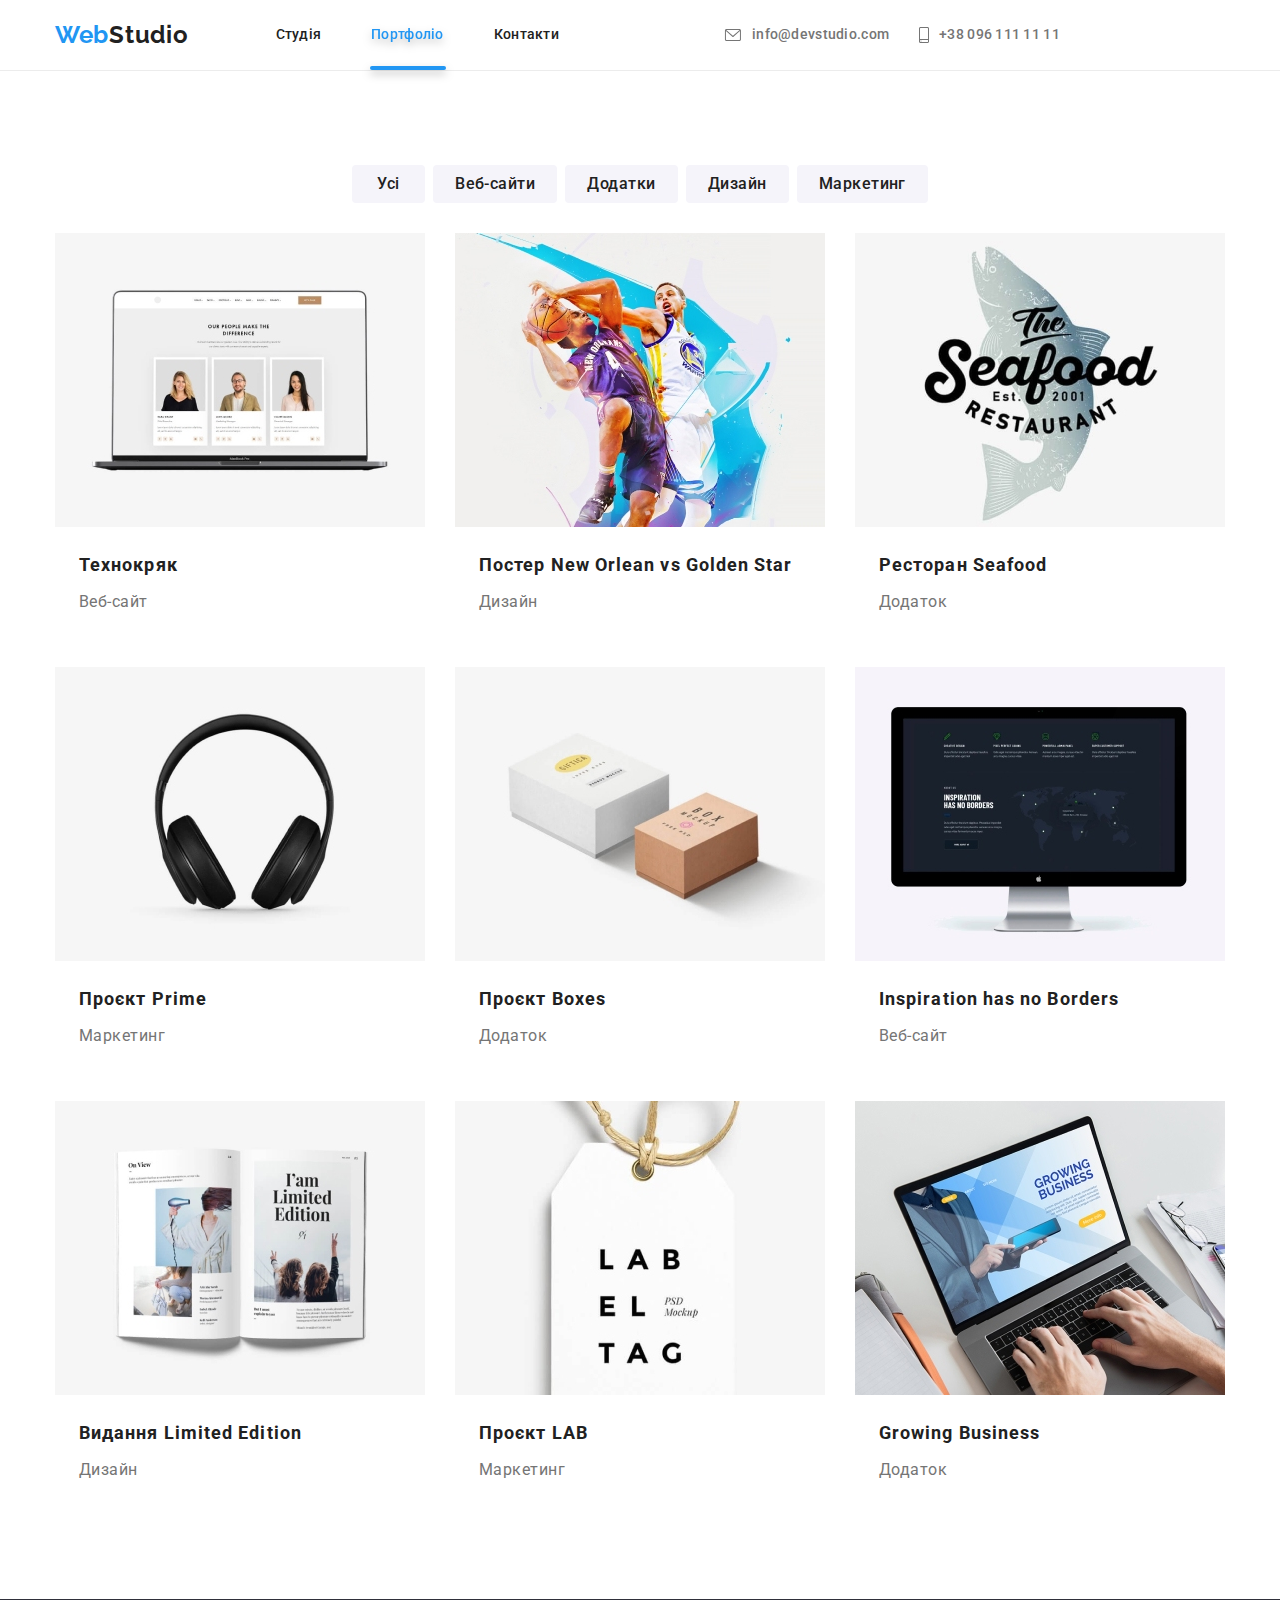
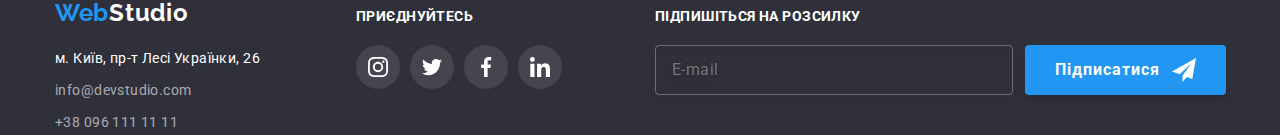
==== commit 179ced3a: "fix mistakes" ====
--- a/portfolio.html
+++ b/portfolio.html
@@ -21,7 +21,20 @@
           <span class="logo__start">Web</span
           ><span class="logo__end">Studio</span>
         </a>
-        <div class="menu-contacts__box" data-menu>
+        <div class="menu-contacts__box js-menu-container">
+          <button
+            type="button"
+            class="menu-btn menu-btn--close js-close-menu"
+            aria-expanded="false"
+          >
+            <svg width="40" height="40" aria-label="Кнопка мобільного меню">
+              <use
+                class="menu-btn__closed"
+                href="./images/icons.svg#close"
+              ></use>
+            </svg>
+          </button>
+
           <nav>
             <ul class="nav">
               <li>
@@ -51,7 +64,7 @@
           </div>
           <div class="">
             <ul class="social-header">
-              <li>
+              <li class="social-link__header">
                 <a
                   href="#"
                   target="_blank"
@@ -60,7 +73,7 @@
                   >Instagram</a
                 >
               </li>
-              <li>
+              <li class="social-link__header">
                 <a
                   href="#"
                   target="_blank"
@@ -69,7 +82,7 @@
                   >Twitter</a
                 >
               </li>
-              <li>
+              <li class="social-link__header">
                 <a
                   href="#"
                   target="_blank"
@@ -78,7 +91,7 @@
                   >Facebook</a
                 >
               </li>
-              <li>
+              <li class="social-link__header">
                 <a
                   href="#"
                   target="_blank"
@@ -92,12 +105,10 @@
         </div>
         <button
           type="button"
-          class="menu-btn"
+          class="menu-btn js-open-menu"
           aria-expanded="false"
-          data-menu-button
         >
           <svg width="40" height="40" aria-label="Кнопка мобільного меню">
-            <use class="menu-btn__closed" href="./images/icons.svg#close"></use>
             <use class="menu-btn__menu" href="./images/icons.svg#menu"></use>
           </svg>
         </button>
--- a/css/main.min.css
+++ b/css/main.min.css
@@ -1 +1 @@
-html{box-sizing:border-box}*,*::before,*::after{box-sizing:inherit}html{-moz-tab-size:4;-o-tab-size:4;tab-size:4}html{line-height:1.15;-webkit-text-size-adjust:100%}body{margin:0}body{font-family:system-ui,-apple-system,"Segoe UI",Roboto,Helvetica,Arial,sans-serif,"Apple Color Emoji","Segoe UI Emoji"}hr{height:0;color:inherit}abbr[title]{-webkit-text-decoration:underline dotted;text-decoration:underline dotted}b,strong{font-weight:bolder}code,kbd,pre,samp{font-family:ui-monospace,SFMono-Regular,Consolas,"Liberation Mono",Menlo,monospace;font-size:1em}small{font-size:80%}sub,sup{font-size:75%;line-height:0;position:relative;vertical-align:baseline}sub{bottom:-0.25em}sup{top:-0.5em}table{text-indent:0;border-color:inherit}button,input,optgroup,select,textarea{font-family:inherit;font-size:100%;line-height:1.15;margin:0}button,select{text-transform:none}[type=button],[type=reset],[type=submit],button{-webkit-appearance:button}::-moz-focus-inner{border-style:none;padding:0}:-moz-focusring{outline:1px dotted ButtonText}:-moz-ui-invalid{box-shadow:none}legend{padding:0}progress{vertical-align:baseline}::-webkit-inner-spin-button,::-webkit-outer-spin-button{height:auto}[type=search]{-webkit-appearance:textfield;outline-offset:-2px}::-webkit-search-decoration{-webkit-appearance:none}::-webkit-file-upload-button{-webkit-appearance:button;font:inherit}summary{display:list-item}h1,h2,h3,h4,h5,h6,p{margin:0;padding:0}ul,ol{list-style:none;margin:0;padding:0}a{text-decoration:none;color:currentColor}button{cursor:pointer}img{display:block}body{font-family:"Roboto";background-color:#fff}.conteiner{margin-left:auto;margin-right:auto;padding-left:15px;padding-right:15px;padding-top:60px;padding-bottom:60px}@media screen and (min-width: 480px){.conteiner{width:480px}}@media screen and (min-width: 768px){.conteiner{width:768px}}@media screen and (min-width: 1200px){.conteiner{width:1200px;padding-top:94px;padding-bottom:94px}}.visually-hidden{position:absolute;width:1px;height:1px;margin:-1px;border:0;padding:0;white-space:nowrap;-webkit-clip-path:inset(100%);clip-path:inset(100%);clip:rect(0 0 0 0);overflow:hidden}.section__title{margin-bottom:30px;font-weight:700;font-size:36px;line-height:42px;text-align:center;letter-spacing:.03em;color:#212121}.logo{font-family:"Raleway";font-style:normal;font-weight:700;font-size:24px;line-height:1.16;letter-spacing:.03em}.logo__start{color:#2196f3}.logo__end{color:#212121}.logo__end.logo__end--footer{color:#fff}header{border-bottom:1px solid #ececec}.header{position:relative;display:flex;justify-content:space-between;align-items:center;padding-top:10px;padding-bottom:10px;background-color:#fff;font-weight:500;font-size:14px;line-height:1.14;letter-spacing:.02em}@media screen and (min-width: 768px){.header{padding-top:21px;padding-bottom:21px}}.menu-contacts__box{display:none}@media screen and (min-width: 768px){.menu-contacts__box{display:flex;margin-left:87px;justify-content:space-between;align-items:center;width:100%}}@media screen and (max-width: 767px){.menu-contacts__box.is-open{position:absolute;top:100%;left:0px;display:flex;flex-direction:column;width:100%;height:736px;padding:0 40px 48px 40px;background-color:#fff;z-index:999}}@media screen and (max-width: 767px){nav{margin-bottom:auto}}.nav{display:flex;gap:50px}@media screen and (max-width: 767px){.nav{flex-direction:column}}.nav__link{position:relative;padding-top:20px;padding-bottom:20px;text-decoration:none;color:#212121;filter:none;transition:filter 250ms cubic-bezier(0.4, 0, 0.2, 1),color 250ms cubic-bezier(0.4, 0, 0.2, 1)}@media screen and (max-width: 767px){.nav__link{font-weight:500;font-size:40px;line-height:47px;letter-spacing:.02em;color:#212121}}.nav__link:hover,.nav__link:focus,.nav__link.nav__link--active{filter:drop-shadow(0px 4px 4px rgba(0, 0, 0, 0.25));color:#2196f3;transition:filter 250ms cubic-bezier(0.4, 0, 0.2, 1),color 250ms cubic-bezier(0.4, 0, 0.2, 1)}.nav__link.nav__link--active::before{position:absolute;display:inline-block;content:"";width:105%;height:4px;left:-1px;top:67px;background:#2196f3;border-radius:2px}@media screen and (min-width: 1200px){.nav__link.nav__link--active::before{top:60px}}.contacts__icons{fill:currentColor;margin-right:10px;color:#757575;transition:fill 250ms cubic-bezier(0.4, 0, 0.2, 1)}.contacts__link:hover .contacts__icons,.contacts__link:focus .contacts__icons{fill:#2196f3;transition:fill 250ms cubic-bezier(0.4, 0, 0.2, 1)}@media screen and (max-width: 767px){.contacts__icons{display:none}}@media screen and (max-width: 767px){.contacts>a[href="tel:+380961111111"]{font-weight:500;font-size:34px;line-height:1.18;letter-spacing:.02em;color:#2196f3}}@media screen and (max-width: 767px){.contacts>a[href="mailto:info@devstudio.com"]{font-weight:500;font-size:24px;line-height:1.17;letter-spacing:.02em;color:#757575}}.contacts__link{display:flex;align-items:center;color:#757575;text-decoration:none;transition:color 250ms cubic-bezier(0.4, 0, 0.2, 1)}.contacts__link:hover,.contacts__link:focus{color:#2196f3;transition:color 250ms cubic-bezier(0.4, 0, 0.2, 1)}.contacts{display:flex;flex-direction:column;gap:10px}@media screen and (max-width: 767px){.contacts{flex-direction:column-reverse;margin-bottom:64px}}@media screen and (min-width: 1200px){.contacts{flex-direction:row;gap:30px}}.menu-btn{display:inline-flex;padding:0;margin:0;background-color:rgba(0,0,0,0);border:0}@media screen and (min-width: 768px){.menu-btn{display:none}}.menu-btn .menu-btn__closed{display:none}.menu-btn.is-open .menu-btn__menu{display:none}.menu-btn.is-open .menu-btn__closed{display:block}.social-header{display:flex;gap:20px;font-weight:500;font-size:18px;line-height:1.22;letter-spacing:.02em;color:#2196f3}@media screen and (min-width: 768px){.social-header{display:none}}.conteiner.bg-hero{display:flex;align-items:center;flex-direction:column;padding-top:118px;padding-bottom:118px;padding-left:60px;padding-right:60px;background-image:linear-gradient(rgba(47, 48, 58, 0.4), rgba(47, 48, 58, 0.4)),url(../../images/header-img-mobile.jpg);background-size:cover;background-repeat:no-repeat;background-position:center;background-color:#2f303a}@media screen and (min-width: 768px){.conteiner.bg-hero{background-image:linear-gradient(rgba(47, 48, 58, 0.4), rgba(47, 48, 58, 0.4)),url(../../images/header-img-tablet.jpg)}}@media screen and (min-width: 1200px){.conteiner.bg-hero{background-image:linear-gradient(rgba(47, 48, 58, 0.4), rgba(47, 48, 58, 0.4)),url(../../images/header-img-desktop.jpg)}}.hero h1{margin-bottom:30px;width:360px;font-weight:900;font-size:26px;line-height:1.62;text-align:center;letter-spacing:.06em;text-transform:uppercase;color:#fff}@media screen and (min-width: 1200px){.hero h1{width:696px;font-size:44px;line-height:1.36}}.hero-button{display:block;padding:10px 24px;margin-left:auto;margin-right:auto;background:#2196f3;box-shadow:0px 4px 4px rgba(0,0,0,.15);border-radius:4px;border:0;font-weight:700;font-size:16px;line-height:1.88;letter-spacing:.06em;color:#fff}.features-list{display:flex;flex-wrap:wrap;gap:30px}@media screen and (min-width: 1200px){.features>.conteiner{padding-bottom:0}}.features-list>li{width:100%}@media screen and (min-width: 768px){.features-list>li{width:calc((100% - 30px)/2)}}@media screen and (min-width: 1200px){.features-list>li{width:calc((100% - 90px)/4)}}.features-icon{display:flex;justify-content:center;align-items:center;margin-bottom:30px;height:120px;background:#f5f4fa}.features-title{margin-bottom:10px;font-weight:700;font-size:14px;line-height:16px;text-align:center;letter-spacing:.03em;text-transform:uppercase;color:#212121}@media screen and (min-width: 768px){.features-title{text-align:left}}.features-text{font-weight:400;font-size:14px;line-height:1.71;letter-spacing:.03em;color:#757575}.about{display:none;background:var(--header-beckground-color)}@media screen and (min-width: 1200px){.about{display:block}}.box.about-list{display:inline-flex}.about-list{position:relative;margin-right:30px;list-style-type:none}.about-tumb{position:absolute;display:flex;justify-content:center;align-items:center;width:100%;height:70px;left:0;bottom:0;background:rgba(47,48,58,.8)}.about-tumb-text{font-family:"Roboto";font-style:normal;font-weight:700;font-size:14px;line-height:1.14;letter-spacing:.03em;text-transform:uppercase;color:#fff}.about-list:last-child{margin-right:0}.about-titel{margin-bottom:50px;color:var(--titel-text-color);font-weight:700;font-size:36px;line-height:1.17;text-align:center;letter-spacing:.03em}.team{background-color:#f5f4fa}.team__box{display:flex;flex-wrap:wrap;gap:30px}.team__list{display:flex;flex-direction:column;align-items:center;padding-bottom:24px;width:100%;background:#fff;box-shadow:0px 1px 3px rgba(0,0,0,.12),0px 1px 1px rgba(0,0,0,.14),0px 2px 1px rgba(0,0,0,.2);border-radius:0px 0px 4px 4px}@media screen and (min-width: 768px){.team__list{width:calc((100% - 30px)/2)}}@media screen and (min-width: 1200px){.team__list{width:calc((100% - 90px)/4)}}.team__list>img{width:100%;margin-bottom:30px;-o-object-fit:cover;object-fit:cover}.team__name{margin-bottom:10px;font-weight:500;font-size:16px;line-height:1.19;text-align:center;letter-spacing:.03em;color:#212121}.team__text{margin-bottom:16px;font-weight:400;font-size:16px;line-height:1.19;text-align:center;letter-spacing:.03em;color:#757575}.social-link__box{display:flex;gap:10px}.social-link__link{display:flex;justify-content:center;align-items:center;width:44px;height:44px;border-radius:50%;background-color:inherit;transition:fill 250ms cubic-bezier(0.4, 0, 0.2, 1),background-color 250ms cubic-bezier(0.4, 0, 0.2, 1)}.social-link__link:hover,.social-link__link:focus{fill:#fff;background-color:#2196f3;transition:fill 250ms cubic-bezier(0.4, 0, 0.2, 1),background-color 250ms cubic-bezier(0.4, 0, 0.2, 1)}.social-link__link--light{fill:#afb1b8}.social-link__link--dark{fill:#fff;background-color:rgba(255,255,255,.1)}.social-link__icons{width:20px;height:20px}.clients__box{display:flex;flex-wrap:wrap;gap:30px}.clients__box>li{width:calc((100% - 30px)/2)}@media screen and (min-width: 768px){.clients__box>li{width:calc((100% - 60px)/3)}}@media screen and (min-width: 768px){.clients__box>li{width:calc((100% - 150px)/6)}}.clients__link{display:flex;justify-content:center;align-items:center;padding-bottom:16px;padding-top:16px;fill:#afb1b8;border:1px solid #afb1b8;border-radius:4px;transition:fill 250ms cubic-bezier(0.4, 0, 0.2, 1),border 250ms cubic-bezier(0.4, 0, 0.2, 1)}.clients__link:hover,.clients__link:focus{fill:#2196f3;border:1px solid #2196f3;transition:fill 250ms cubic-bezier(0.4, 0, 0.2, 1),border 250ms cubic-bezier(0.4, 0, 0.2, 1)}.clients-icon{width:106px;height:60px}footer{background-color:#2f303a}.footer{display:flex;flex-direction:column;gap:60px}@media screen and (min-width: 768px){.footer{flex-direction:row;flex-wrap:wrap;justify-content:space-around;align-items:baseline}}@media screen and (min-width: 1200px){.footer{flex-direction:row;flex-wrap:nowrap;justify-content:flex-start;align-items:baseline;gap:0px}}.footer .logo{margin-bottom:20px}.logo-address{display:flex;flex-direction:column;align-items:center}@media screen and (min-width: 1200px){.logo-address{margin-right:70px;align-items:start}}.address{display:flex;flex-direction:column;align-items:center;gap:8px}@media screen and (min-width: 1200px){.address>li{width:231px}}.address__link{font-weight:400;font-size:14px;line-height:1.71;text-align:center;letter-spacing:.03em;color:#fff;transition:color 250ms cubic-bezier(0.4, 0, 0.2, 1)}.address__link:hover,.address__link:focus{color:#2196f3;transition:color 250ms cubic-bezier(0.4, 0, 0.2, 1)}.address__link--mail-tel{color:rgba(255,255,255,.6)}.invite{display:flex;flex-direction:column;align-items:center}@media screen and (min-width: 1200px){.invite{align-items:flex-start}}.invite__title{margin-bottom:20px;font-weight:700;font-size:14px;line-height:1.14;text-align:center;letter-spacing:.03em;text-transform:uppercase;color:#fff}@media screen and (min-width: 480px)and (max-width: 1199px){.subscribe{width:450px}}@media screen and (min-width: 1200px){.subscribe{margin-left:auto}}.subscribe-form{display:flex;flex-direction:column;align-items:center;gap:20px}@media screen and (max-width: 1199px){.subscribe-form{max-width:450px}}@media screen and (min-width: 1200px){.subscribe-form{width:570px;flex-direction:row;gap:12px;align-items:flex-end}}.email-sub{width:100%}.email-subscribe{display:flex;flex-direction:column;width:100%;font-weight:700;font-size:14px;line-height:1.14;text-align:center;letter-spacing:.03em;text-transform:uppercase;color:#fff}@media screen and (min-width: 1200px){.email-subscribe{display:inline}}.email-subscribe__title{margin-bottom:20px;display:inline-block}.email-subscribe__input{max-width:450px;padding:15px 16px;font-weight:400;font-size:16px;line-height:1.25x;letter-spacing:.03em;color:rgba(255,255,255,.6);background-color:rgba(0,0,0,0);border:1px solid rgba(255,255,255,.3);filter:drop-shadow(0px 4px 4px rgba(0, 0, 0, 0.15));border-radius:4px;transition:border 250ms cubic-bezier(0.4, 0, 0.2, 1)}.email-subscribe__input ::-moz-placeholder{color:rgba(255,255,255,.6)}.email-subscribe__input :-ms-input-placeholder{color:rgba(255,255,255,.6)}.email-subscribe__input ::placeholder{color:rgba(255,255,255,.6)}.email-subscribe__input:hover,.email-subscribe__input:focus{border:1px solid #2196f3;outline:none;transition:border 250ms cubic-bezier(0.4, 0, 0.2, 1)}@media screen and (min-width: 1200px){.email-subscribe__input{width:358px}}.footer-button{display:flex;align-items:center;justify-content:center;gap:12px;padding:10px 30px;font-weight:700;font-size:16px;line-height:1.88;letter-spacing:.06em;color:#fff;background-color:#2196f3;box-shadow:0px 4px 4px rgba(0,0,0,.15);border-radius:4px;border:0}.box-filters{display:flex;flex-wrap:wrap;gap:15px 8px;margin-bottom:40px}@media screen and (max-width: 767px){.box-filters>li:nth-child(3){margin-right:15px}}@media screen and (min-width: 768px){.box-filters{flex-wrap:nowrap;justify-content:center;gap:0px 8px;margin-bottom:30px}}.filters{display:flex;align-items:center;justify-content:center;outline:4 px solid tomato;min-width:73px;padding:6px 22px;background:#f5f4fa;border-radius:4px;border:0;font-weight:500;font-size:16px;line-height:1.62;letter-spacing:.03em;color:#212121;transition:background 250ms cubic-bezier(0.4, 0, 0.2, 1),color 250ms cubic-bezier(0.4, 0, 0.2, 1),box-shadow 250ms cubic-bezier(0.4, 0, 0.2, 1)}.filters:hover,.filters:focus{background:#2196f3;color:#fff;box-shadow:0px 3px 1px rgba(0,0,0,.1),0px 1px 2px rgba(0,0,0,.08),0px 2px 2px rgba(0,0,0,.12);border-radius:4px;transition:background 250ms cubic-bezier(0.4, 0, 0.2, 1),color 250ms cubic-bezier(0.4, 0, 0.2, 1),box-shadow 250ms cubic-bezier(0.4, 0, 0.2, 1)}.box-working{display:flex;flex-wrap:wrap;gap:30px}.portfolio-list{width:100%;box-shadow:none;transition:box-shadow 250ms cubic-bezier(0.4, 0, 0.2, 1)}@media screen and (min-width: 768px){.portfolio-list{width:calc((100% - 30px)/2)}}@media screen and (min-width: 1200px){.portfolio-list{width:calc((100% - 60px)/3)}}.portfolio-list:hover,.portfolio-list:focus{box-shadow:0px 1px 1px rgba(0,0,0,.12),0px 4px 4px rgba(0,0,0,.06),1px 4px 6px rgba(0,0,0,.16);transition:box-shadow 250ms cubic-bezier(0.4, 0, 0.2, 1)}.working-trump{position:relative;overflow:hidden;width:100%}.working-trump-box{position:absolute;display:flex;align-items:center;justify-content:center;top:0;right:0;width:100%;height:100%;transform:translateY(101%);transition:transform 250ms cubic-bezier(0.4, 0, 0.2, 1);background-color:rgba(33,150,243,.9)}.portfolio-link:hover .working-trump-box,.portfolio-link:focus .working-trump-box{transform:translateY(0);transition:transform 250ms cubic-bezier(0.4, 0, 0.2, 1)}.working-trump>img{width:100%}.working-trump-text{display:inline-block;margin-top:auto;margin-bottom:auto;width:calc(100% - 48px);font-weight:400;font-size:18px;line-height:1.56;letter-spacing:.03em;color:#fff}.person{padding:20px 24px}.working-title{margin-bottom:4px;font-weight:700;font-size:18px;line-height:2;letter-spacing:.06em;color:#212121}.working-text{font-weight:400;font-size:16px;line-height:1.88;letter-spacing:.03em;color:#757575}.backdrop{position:fixed;top:0;left:0;width:100%;height:100%;padding:15px;opacity:1;overflow-y:scroll;background-color:rgba(0,0,0,.2);transition:opacity 250ms cubic-bezier(0.4, 0, 0.2, 1)}.backdrop.is-hidden{opacity:0;pointer-events:none;transition:opacity 250ms cubic-bezier(0.4, 0, 0.2, 1)}.modal{position:relative;padding:40px;max-width:450px;left:50%;transform:translateX(-50%);width:100%;background:#fff;box-shadow:0px 1px 3px rgba(0,0,0,.12),0px 1px 1px rgba(0,0,0,.14),0px 2px 1px rgba(0,0,0,.2);border-radius:4px}@media screen and (min-width: 480px)and (min-height: 609px){.modal{position:absolute;top:50%;left:50%;transform:translate(-50%, -50%);width:450px}}@media screen and (min-width: 1200px){.modal{width:528px}}.btn-exit-modal{position:absolute;top:8px;right:8px;display:flex;align-items:center;justify-content:center;width:30px;height:30px;border:1px solid rgba(0,0,0,.1);border-radius:50%;background-color:#fff;fill:#000;transition:fill 250ms cubic-bezier(0.4, 0, 0.2, 1)}.btn-exit-modal:hover,.btn-exit-modal:focus{fill:#2196f3;transition:fill 250ms cubic-bezier(0.4, 0, 0.2, 1)}.modal-form{display:flex;flex-direction:column}.modal-form>b{font-weight:700;font-size:20px;line-height:1.5;text-align:center;letter-spacing:.03em;color:#212121}.form-box{position:relative;display:flex;flex-direction:column;gap:4px;outline:none;margin-bottom:10px;font-weight:400;font-size:12px;line-height:1.17;letter-spacing:.01em;color:#757575}.modal-input{width:100%;padding-top:12px;padding-right:12px;padding-bottom:12px;padding-left:42px;outline:none;border:1px solid rgba(33,33,33,.2);border-radius:4px;transition:border 250ms cubic-bezier(0.4, 0, 0.2, 1)}.modal-input:hover,.modal-input:focus{border:1px solid #2196f3;transition:border 250ms cubic-bezier(0.4, 0, 0.2, 1)}.form-icon{position:absolute;top:50%;left:12px;fill:#212121;transition:fill 250ms cubic-bezier(0.4, 0, 0.2, 1)}.form-box:hover .form-icon,.form-box:focus-within .form-icon{fill:#2196f3;transition:fill 250ms cubic-bezier(0.4, 0, 0.2, 1)}.form-box.comment{margin-bottom:20px}#comment{padding:12px;outline:none;height:120px;resize:none;border:1px solid rgba(33,33,33,.2);border-radius:4px;transition:border 250ms cubic-bezier(0.4, 0, 0.2, 1)}#comment:hover,#comment:focus{border:1px solid #2196f3;transition:border 250ms cubic-bezier(0.4, 0, 0.2, 1)}.agreement-box{position:relative;display:flex;margin-bottom:30px;font-weight:400;font-size:12px;line-height:1.17;letter-spacing:.03em;color:#757575}@media screen and (min-width: 1200px){.agreement-box{font-size:14px;line-height:1.71;justify-content:center}}.agreement-box a{color:#2196f3;-webkit-text-decoration-line:underline;text-decoration-line:underline}.checkbox-agree{opacity:0;margin-right:8px}.agree-icon{position:absolute;width:16px;height:15px;top:0px;left:0px;background-image:url(../../images/sdascsadcfasfcsac.svg)}.checkbox-agree:checked+.agree-icon{background-image:url(../../images/icon-check.svg)}@media screen and (min-width: 1200px){.agree-icon{top:3px;left:22px}}.modal-button{padding:10px 24px;min-width:200px;margin-left:auto;margin-right:auto;background:#2196f3;box-shadow:0px 4px 4px rgba(0,0,0,.15);border-radius:4px;border:none;font-weight:700;font-size:16px;line-height:1.88;letter-spacing:.06em;color:#fff}/*# sourceMappingURL=main.min.css.map */+html{box-sizing:border-box}*,*::before,*::after{box-sizing:inherit}html{-moz-tab-size:4;-o-tab-size:4;tab-size:4}html{line-height:1.15;-webkit-text-size-adjust:100%}body{margin:0}body{font-family:system-ui,-apple-system,"Segoe UI",Roboto,Helvetica,Arial,sans-serif,"Apple Color Emoji","Segoe UI Emoji"}hr{height:0;color:inherit}abbr[title]{-webkit-text-decoration:underline dotted;text-decoration:underline dotted}b,strong{font-weight:bolder}code,kbd,pre,samp{font-family:ui-monospace,SFMono-Regular,Consolas,"Liberation Mono",Menlo,monospace;font-size:1em}small{font-size:80%}sub,sup{font-size:75%;line-height:0;position:relative;vertical-align:baseline}sub{bottom:-0.25em}sup{top:-0.5em}table{text-indent:0;border-color:inherit}button,input,optgroup,select,textarea{font-family:inherit;font-size:100%;line-height:1.15;margin:0}button,select{text-transform:none}[type=button],[type=reset],[type=submit],button{-webkit-appearance:button}::-moz-focus-inner{border-style:none;padding:0}:-moz-focusring{outline:1px dotted ButtonText}:-moz-ui-invalid{box-shadow:none}legend{padding:0}progress{vertical-align:baseline}::-webkit-inner-spin-button,::-webkit-outer-spin-button{height:auto}[type=search]{-webkit-appearance:textfield;outline-offset:-2px}::-webkit-search-decoration{-webkit-appearance:none}::-webkit-file-upload-button{-webkit-appearance:button;font:inherit}summary{display:list-item}h1,h2,h3,h4,h5,h6,p{margin:0;padding:0}ul,ol{list-style:none;margin:0;padding:0}a{text-decoration:none;color:currentColor;font-style:normal}button{cursor:pointer}img{display:block}img{max-width:100%;height:auto;-o-object-fit:cover;object-fit:cover;-o-object-position:center;object-position:center}body{font-family:"Roboto";background-color:#fff}.conteiner{margin-left:auto;margin-right:auto;padding-left:15px;padding-right:15px}@media screen and (min-width: 480px){.conteiner{width:480px}}@media screen and (min-width: 768px){.conteiner{width:768px}}@media screen and (min-width: 1200px){.conteiner{width:1200px}}.section{padding-top:60px;padding-bottom:60px}@media screen and (min-width: 1200px){.section{padding-top:94px;padding-bottom:94px}}.visually-hidden{position:absolute;width:1px;height:1px;margin:-1px;border:0;padding:0;white-space:nowrap;-webkit-clip-path:inset(100%);clip-path:inset(100%);clip:rect(0 0 0 0);overflow:hidden}.section__title{margin-bottom:30px;font-weight:700;font-size:36px;line-height:42px;text-align:center;letter-spacing:.03em;color:#212121}.logo{font-family:"Raleway";font-style:normal;font-weight:700;font-size:24px;line-height:1.16;letter-spacing:.03em}.logo__start{color:#2196f3}.logo__end{color:#212121}.logo__end.logo__end--footer{color:#fff}header{border-bottom:1px solid #ececec}.header{display:flex;justify-content:space-between;align-items:center;padding-top:10px;padding-bottom:10px;background-color:#fff;font-weight:500;font-size:14px;line-height:1.14;letter-spacing:.02em}@media screen and (min-width: 768px){.header{padding-top:21px;padding-bottom:21px}}.menu-contacts__box{display:none}@media screen and (min-width: 768px){.menu-contacts__box{display:flex;margin-left:87px;justify-content:space-between;align-items:center;width:100%}}.menu-btn.menu-btn--close{position:fixed;top:10px;right:15px}@media screen and (max-width: 767px){.menu-contacts__box.is-open{position:fixed;top:0;left:0;display:flex;flex-direction:column;width:100%;height:100%;padding:48px 40px 48px 40px;background-color:#fff;z-index:999;overflow-y:scroll}}@media screen and (max-width: 767px){nav{margin-bottom:auto}}.nav{display:flex;gap:50px}@media screen and (max-width: 767px){.nav{flex-direction:column}}.nav__link{position:relative;padding-top:20px;padding-bottom:20px;text-decoration:none;color:#212121;filter:none;transition:filter 250ms cubic-bezier(0.4, 0, 0.2, 1),color 250ms cubic-bezier(0.4, 0, 0.2, 1)}@media screen and (max-width: 767px){.nav__link{font-weight:500;font-size:40px;line-height:47px;letter-spacing:.02em;color:#212121}}.nav__link:hover,.nav__link:focus,.nav__link.nav__link--active{filter:drop-shadow(0px 4px 4px rgba(0, 0, 0, 0.25));color:#2196f3;transition:filter 250ms cubic-bezier(0.4, 0, 0.2, 1),color 250ms cubic-bezier(0.4, 0, 0.2, 1)}.nav__link.nav__link--active::before{position:absolute;display:inline-block;content:"";width:105%;height:4px;left:-1px;top:67px;background:#2196f3;border-radius:2px}@media screen and (min-width: 1200px){.nav__link.nav__link--active::before{top:60px}}.contacts__icons{fill:currentColor;margin-right:10px;color:#757575;transition:fill 250ms cubic-bezier(0.4, 0, 0.2, 1)}.contacts__link:hover .contacts__icons,.contacts__link:focus .contacts__icons{fill:#2196f3;transition:fill 250ms cubic-bezier(0.4, 0, 0.2, 1)}@media screen and (max-width: 767px){.contacts__icons{display:none}}@media screen and (max-width: 767px){.contacts>a[href="tel:+380961111111"]{font-weight:500;font-size:34px;line-height:1.18;letter-spacing:.02em;color:#2196f3}}@media screen and (max-width: 767px){.contacts>a[href="mailto:info@devstudio.com"]{font-weight:500;font-size:24px;line-height:1.17;letter-spacing:.02em;color:#757575}}.contacts__link{display:flex;align-items:center;color:#757575;text-decoration:none;transition:color 250ms cubic-bezier(0.4, 0, 0.2, 1)}.contacts__link:hover,.contacts__link:focus{color:#2196f3;transition:color 250ms cubic-bezier(0.4, 0, 0.2, 1)}.contacts{display:flex;flex-direction:column;gap:10px}@media screen and (max-width: 767px){.contacts{flex-direction:column-reverse;margin-bottom:64px}}@media screen and (min-width: 1200px){.contacts{flex-direction:row;gap:30px}}.menu-btn{display:flex;padding:0;margin:0;background-color:rgba(0,0,0,0);border:0}@media screen and (min-width: 768px){.menu-btn{display:none}}@media screen and (min-width: 768px){.social-header{display:none}}.social-list{display:flex;flex-wrap:wrap;gap:20px;font-weight:500;font-size:18px;line-height:1.22;letter-spacing:.02em;color:#2196f3}@media screen and (min-width: 768px){.social-list{display:none}}.social-link__header{position:relative}.social-link__header:not(:last-child) a::after{content:"";position:absolute;top:0px;right:-11px;border-left:1px solid rgba(33,33,33,.2);width:0px;height:22px}.conteiner.bg-hero{display:flex;align-items:center;flex-direction:column;padding-top:118px;padding-bottom:118px;padding-left:60px;padding-right:60px}.hero.section{max-width:480px;margin-left:auto;margin-right:auto;background-size:cover;background-repeat:no-repeat;background-position:center;background-color:#2f303a;background-image:linear-gradient(rgba(47, 48, 58, 0.4), rgba(47, 48, 58, 0.4)),url(../images/hero/img_sm@1x.jpg)}@media(min-device-pixel-ratio: 2),(-webkit-min-device-pixel-ratio: 2),(min-resolution: 192dpi),(min-resolution: 2dppx){.hero.section{background-image:linear-gradient(rgba(47, 48, 58, 0.4), rgba(47, 48, 58, 0.4)),url(../images/hero/img_sm@2x.jpg)}}@media screen and (min-width: 768px){.hero.section{max-width:768px;background-image:linear-gradient(rgba(47, 48, 58, 0.4), rgba(47, 48, 58, 0.4)),url(../images/hero/img_md@1x.jpg)}}@media screen and (min-width: 768px)and (min-device-pixel-ratio: 2),screen and (min-width: 768px)and (-webkit-min-device-pixel-ratio: 2),screen and (min-width: 768px)and (min-resolution: 192dpi),screen and (min-width: 768px)and (min-resolution: 2dppx){.hero.section{background-image:linear-gradient(rgba(47, 48, 58, 0.4), rgba(47, 48, 58, 0.4)),url(../images/hero/img_md@2x.jpg)}}@media screen and (min-width: 1200px){.hero.section{max-width:1600px;background-image:linear-gradient(rgba(47, 48, 58, 0.4), rgba(47, 48, 58, 0.4)),url(../images/hero/img_lg@1x.jpg)}}@media screen and (min-width: 1200px)and (min-device-pixel-ratio: 2),screen and (min-width: 1200px)and (-webkit-min-device-pixel-ratio: 2),screen and (min-width: 1200px)and (min-resolution: 192dpi),screen and (min-width: 1200px)and (min-resolution: 2dppx){.hero.section{background-image:linear-gradient(rgba(47, 48, 58, 0.4), rgba(47, 48, 58, 0.4)),url(../images/hero/img_lg@2x.jpg)}}.hero h1{margin-bottom:30px;max-width:360px;font-weight:900;font-size:26px;line-height:1.62;text-align:center;letter-spacing:.06em;text-transform:uppercase;color:#fff}@media screen and (min-width: 1200px){.hero h1{max-width:696px;font-size:44px;line-height:1.36}}.hero-button{display:block;padding:10px 24px;margin-left:auto;margin-right:auto;background:#2196f3;box-shadow:0px 4px 4px rgba(0,0,0,.15);border-radius:4px;border:0;font-weight:700;font-size:16px;line-height:1.88;letter-spacing:.06em;color:#fff}.features-list{display:flex;flex-wrap:wrap;gap:30px}@media screen and (min-width: 1200px){.features.section{padding-bottom:0}}.features-list>li{width:100%}@media screen and (min-width: 768px){.features-list>li{width:calc((100% - 30px)/2)}}@media screen and (min-width: 1200px){.features-list>li{width:calc((100% - 90px)/4)}}.features-icon{display:flex;justify-content:center;align-items:center;margin-bottom:30px;height:120px;background:#f5f4fa}.features-title{margin-bottom:10px;font-weight:700;font-size:14px;line-height:16px;text-align:center;letter-spacing:.03em;text-transform:uppercase;color:#212121}@media screen and (min-width: 768px){.features-title{text-align:left}}.features-text{font-weight:400;font-size:14px;line-height:1.71;letter-spacing:.03em;color:#757575}.about{display:none;background:var(--header-beckground-color)}@media screen and (min-width: 1200px){.about{display:block}}.box.about-list{display:inline-flex}.about-list{position:relative;margin-right:30px;list-style-type:none}.about-tumb{position:absolute;display:flex;justify-content:center;align-items:center;width:100%;height:70px;left:0;bottom:0;background:rgba(47,48,58,.8)}.about-tumb-text{font-family:"Roboto";font-style:normal;font-weight:700;font-size:14px;line-height:1.14;letter-spacing:.03em;text-transform:uppercase;color:#fff}.about-list:last-child{margin-right:0}.about-titel{margin-bottom:50px;color:var(--titel-text-color);font-weight:700;font-size:36px;line-height:1.17;text-align:center;letter-spacing:.03em}.team{background-color:#f5f4fa}.team__box{display:flex;flex-wrap:wrap;gap:30px}.team__list{display:flex;flex-direction:column;align-items:center;padding-bottom:24px;width:100%;background:#fff;box-shadow:0px 1px 3px rgba(0,0,0,.12),0px 1px 1px rgba(0,0,0,.14),0px 2px 1px rgba(0,0,0,.2);border-radius:0px 0px 4px 4px}@media screen and (min-width: 768px){.team__list{width:calc((100% - 30px)/2)}}@media screen and (min-width: 1200px){.team__list{width:calc((100% - 90px)/4)}}.team__list>picture{width:100%;margin-bottom:30px;-o-object-fit:cover;object-fit:cover}.team__name{margin-bottom:10px;font-weight:500;font-size:16px;line-height:1.19;text-align:center;letter-spacing:.03em;color:#212121}.team__text{margin-bottom:16px;font-weight:400;font-size:16px;line-height:1.19;text-align:center;letter-spacing:.03em;color:#757575}.social-link__box{display:flex;gap:10px}.social-link__link{display:flex;justify-content:center;align-items:center;width:44px;height:44px;border-radius:50%;background-color:inherit;transition:fill 250ms cubic-bezier(0.4, 0, 0.2, 1),background-color 250ms cubic-bezier(0.4, 0, 0.2, 1)}.social-link__link:hover,.social-link__link:focus{fill:#fff;background-color:#2196f3;transition:fill 250ms cubic-bezier(0.4, 0, 0.2, 1),background-color 250ms cubic-bezier(0.4, 0, 0.2, 1)}.social-link__link--light{fill:#afb1b8}.social-link__link--dark{fill:#fff;background-color:rgba(255,255,255,.1)}.social-link__icons{width:20px;height:20px}@media screen and (max-width: 767.98px){.section.clients{padding-bottom:41px}}.clients__box{display:flex;flex-wrap:wrap;gap:30px}.clients__box>li{width:calc((100% - 30px)/2)}@media screen and (min-width: 768px){.clients__box>li{width:calc((100% - 60px)/3)}}@media screen and (min-width: 1200px){.clients__box>li{width:calc((100% - 150px)/6)}}.clients__link{display:flex;justify-content:center;align-items:center;padding-bottom:16px;padding-top:16px;fill:#afb1b8;border:1px solid #afb1b8;border-radius:4px;transition:fill 250ms cubic-bezier(0.4, 0, 0.2, 1),border 250ms cubic-bezier(0.4, 0, 0.2, 1)}.clients__link:hover,.clients__link:focus{fill:#2196f3;border:1px solid #2196f3;transition:fill 250ms cubic-bezier(0.4, 0, 0.2, 1),border 250ms cubic-bezier(0.4, 0, 0.2, 1)}.clients-icon{width:106px;height:60px}footer{background-color:#2f303a}.footer.conteiner{display:flex;flex-direction:column;gap:60px}@media screen and (min-width: 768px){.footer.conteiner{flex-direction:row;flex-wrap:wrap;justify-content:space-around;align-items:baseline}}@media screen and (min-width: 1200px){.footer.conteiner{flex-direction:row;flex-wrap:nowrap;justify-content:flex-start;align-items:baseline;gap:0px}}.footer .logo{margin-bottom:20px}.logo-address{display:flex;flex-direction:column;align-items:center}@media screen and (min-width: 1200px){.logo-address{margin-right:70px;align-items:start}}.address{display:flex;flex-direction:column;align-items:center;gap:8px}@media screen and (min-width: 1200px){.address>li{width:231px}}.address__link{font-weight:400;font-size:14px;line-height:1.71;text-align:center;letter-spacing:.03em;color:#fff;transition:color 250ms cubic-bezier(0.4, 0, 0.2, 1)}.address__link:hover,.address__link:focus{color:#2196f3;transition:color 250ms cubic-bezier(0.4, 0, 0.2, 1)}.address__link--mail-tel{color:rgba(255,255,255,.6)}.invite{display:flex;flex-direction:column;align-items:center}@media screen and (min-width: 1200px){.invite{align-items:flex-start}}.invite__title{margin-bottom:20px;font-weight:700;font-size:14px;line-height:1.14;text-align:center;letter-spacing:.03em;text-transform:uppercase;color:#fff}@media screen and (min-width: 480px)and (max-width: 1199px){.subscribe{width:450px}}@media screen and (min-width: 1200px){.subscribe{margin-left:auto}}.subscribe-form{display:flex;flex-direction:column;align-items:center;gap:20px}@media screen and (max-width: 1199px){.subscribe-form{max-width:450px}}@media screen and (min-width: 1200px){.subscribe-form{width:570px;flex-direction:row;gap:12px;align-items:flex-end}}.email-sub{width:100%}.email-subscribe{display:flex;flex-direction:column;width:100%;font-weight:700;font-size:14px;line-height:1.14;text-align:center;letter-spacing:.03em;text-transform:uppercase;color:#fff}@media screen and (min-width: 1200px){.email-subscribe{display:inline}}.email-subscribe__title{margin-bottom:20px;display:inline-block}.email-subscribe__input{max-width:450px;padding:15px 16px;font-weight:400;font-size:16px;line-height:1.25x;letter-spacing:.03em;color:rgba(255,255,255,.6);background-color:rgba(0,0,0,0);border:1px solid rgba(255,255,255,.3);filter:drop-shadow(0px 4px 4px rgba(0, 0, 0, 0.15));border-radius:4px;transition:border 250ms cubic-bezier(0.4, 0, 0.2, 1)}.email-subscribe__input ::-moz-placeholder{color:rgba(255,255,255,.6)}.email-subscribe__input :-ms-input-placeholder{color:rgba(255,255,255,.6)}.email-subscribe__input ::placeholder{color:rgba(255,255,255,.6)}.email-subscribe__input:hover,.email-subscribe__input:focus{border:1px solid #2196f3;outline:none;transition:border 250ms cubic-bezier(0.4, 0, 0.2, 1)}@media screen and (min-width: 1200px){.email-subscribe__input{width:358px}}.footer-button{display:flex;align-items:center;justify-content:center;gap:12px;padding:10px 30px;font-weight:700;font-size:16px;line-height:1.88;letter-spacing:.06em;color:#fff;background-color:#2196f3;box-shadow:0px 4px 4px rgba(0,0,0,.15);border-radius:4px;border:0}.box-filters{display:flex;flex-wrap:wrap;gap:15px 8px;margin-bottom:40px}@media screen and (max-width: 767px){.box-filters>li:nth-child(3){margin-right:15px}}@media screen and (min-width: 768px){.box-filters{flex-wrap:nowrap;justify-content:center;gap:0px 8px;margin-bottom:30px}}.filters{display:flex;align-items:center;justify-content:center;outline:4 px solid tomato;min-width:73px;padding:6px 22px;background:#f5f4fa;border-radius:4px;border:0;font-weight:500;font-size:16px;line-height:1.62;letter-spacing:.03em;color:#212121;transition:background 250ms cubic-bezier(0.4, 0, 0.2, 1),color 250ms cubic-bezier(0.4, 0, 0.2, 1),box-shadow 250ms cubic-bezier(0.4, 0, 0.2, 1)}.filters:hover,.filters:focus{background:#2196f3;color:#fff;box-shadow:0px 3px 1px rgba(0,0,0,.1),0px 1px 2px rgba(0,0,0,.08),0px 2px 2px rgba(0,0,0,.12);border-radius:4px;transition:background 250ms cubic-bezier(0.4, 0, 0.2, 1),color 250ms cubic-bezier(0.4, 0, 0.2, 1),box-shadow 250ms cubic-bezier(0.4, 0, 0.2, 1)}.box-working{display:flex;flex-wrap:wrap;gap:30px}.portfolio-list{width:100%;box-shadow:none;transition:box-shadow 250ms cubic-bezier(0.4, 0, 0.2, 1)}@media screen and (min-width: 768px){.portfolio-list{width:calc((100% - 30px)/2)}}@media screen and (min-width: 1200px){.portfolio-list{width:calc((100% - 60px)/3)}}.portfolio-list:hover,.portfolio-list:focus{box-shadow:0px 1px 1px rgba(0,0,0,.12),0px 4px 4px rgba(0,0,0,.06),1px 4px 6px rgba(0,0,0,.16);transition:box-shadow 250ms cubic-bezier(0.4, 0, 0.2, 1)}.working-trump{position:relative;overflow:hidden;width:100%}.working-trump-box{position:absolute;display:flex;align-items:center;justify-content:center;top:0;right:0;width:100%;height:100%;transform:translateY(101%);transition:transform 250ms cubic-bezier(0.4, 0, 0.2, 1);background-color:rgba(33,150,243,.9)}.portfolio-link:hover .working-trump-box,.portfolio-link:focus .working-trump-box{transform:translateY(0);transition:transform 250ms cubic-bezier(0.4, 0, 0.2, 1)}.working-trump>img{width:100%}.working-trump-text{display:inline-block;margin-top:auto;margin-bottom:auto;width:calc(100% - 48px);font-weight:400;font-size:18px;line-height:1.56;letter-spacing:.03em;color:#fff}.person{padding:20px 24px}.working-title{margin-bottom:4px;font-weight:700;font-size:18px;line-height:2;letter-spacing:.06em;color:#212121}.working-text{font-weight:400;font-size:16px;line-height:1.88;letter-spacing:.03em;color:#757575}.backdrop{position:fixed;top:0;left:0;width:100%;height:100%;padding:15px;opacity:1;overflow-y:scroll;background-color:rgba(0,0,0,.2);transition:opacity 250ms cubic-bezier(0.4, 0, 0.2, 1)}.backdrop.is-hidden{opacity:0;pointer-events:none;transition:opacity 250ms cubic-bezier(0.4, 0, 0.2, 1)}.modal{position:relative;padding:40px;left:50%;transform:translateX(-50%);width:100%;background:#fff;box-shadow:0px 1px 3px rgba(0,0,0,.12),0px 1px 1px rgba(0,0,0,.14),0px 2px 1px rgba(0,0,0,.2);border-radius:4px}@media screen and (min-width: 480px)and (min-height: 609px){.modal{position:absolute;top:50%;left:50%;transform:translate(-50%, -50%);width:450px}}@media screen and (max-width: 1199px){.modal{max-width:450px}}@media screen and (min-width: 1200px){.modal{width:528px}}.btn-exit-modal{position:absolute;top:8px;right:8px;display:flex;align-items:center;justify-content:center;width:30px;height:30px;border:1px solid rgba(0,0,0,.1);border-radius:50%;background-color:#fff;fill:#000;transition:fill 250ms cubic-bezier(0.4, 0, 0.2, 1)}.btn-exit-modal:hover,.btn-exit-modal:focus{fill:#2196f3;transition:fill 250ms cubic-bezier(0.4, 0, 0.2, 1)}.modal-form{display:flex;flex-direction:column}.modal-form>b{font-weight:700;font-size:20px;line-height:1.5;text-align:center;letter-spacing:.03em;color:#212121}.form-box{position:relative;display:flex;flex-direction:column;gap:4px;outline:none;margin-bottom:10px;font-weight:400;font-size:12px;line-height:1.17;letter-spacing:.01em;color:#757575}.modal-input{width:100%;padding-top:12px;padding-right:12px;padding-bottom:12px;padding-left:42px;outline:none;border:1px solid rgba(33,33,33,.2);border-radius:4px;transition:border 250ms cubic-bezier(0.4, 0, 0.2, 1)}.modal-input:hover,.modal-input:focus{border:1px solid #2196f3;transition:border 250ms cubic-bezier(0.4, 0, 0.2, 1)}.form-icon{position:absolute;top:50%;left:12px;fill:#212121;transition:fill 250ms cubic-bezier(0.4, 0, 0.2, 1)}.form-box:hover .form-icon,.form-box:focus-within .form-icon{fill:#2196f3;transition:fill 250ms cubic-bezier(0.4, 0, 0.2, 1)}.form-box.comment{margin-bottom:20px}#comment{padding:12px;outline:none;height:120px;resize:none;border:1px solid rgba(33,33,33,.2);border-radius:4px;transition:border 250ms cubic-bezier(0.4, 0, 0.2, 1)}#comment:hover,#comment:focus{border:1px solid #2196f3;transition:border 250ms cubic-bezier(0.4, 0, 0.2, 1)}.agreement-box{position:relative;display:flex;margin-bottom:30px;font-weight:400;font-size:12px;line-height:1.17;letter-spacing:.03em;color:#757575}@media screen and (min-width: 1200px){.agreement-box{font-size:14px;line-height:1.71;justify-content:center}}.agreement-box a{color:#2196f3;-webkit-text-decoration-line:underline;text-decoration-line:underline}.checkbox-agree{opacity:0;margin-right:8px}.agree-icon{position:absolute;width:16px;height:15px;top:0px;left:0px;background-image:url(../images/sdascsadcfasfcsac.svg)}.checkbox-agree:checked+.agree-icon{background-image:url(../images/icon-check.svg)}@media screen and (min-width: 1200px){.agree-icon{top:3px;left:22px}}.modal-button{padding:10px 24px;min-width:200px;margin-left:auto;margin-right:auto;background:#2196f3;box-shadow:0px 4px 4px rgba(0,0,0,.15);border-radius:4px;border:none;font-weight:700;font-size:16px;line-height:1.88;letter-spacing:.06em;color:#fff}/*# sourceMappingURL=main.min.css.map */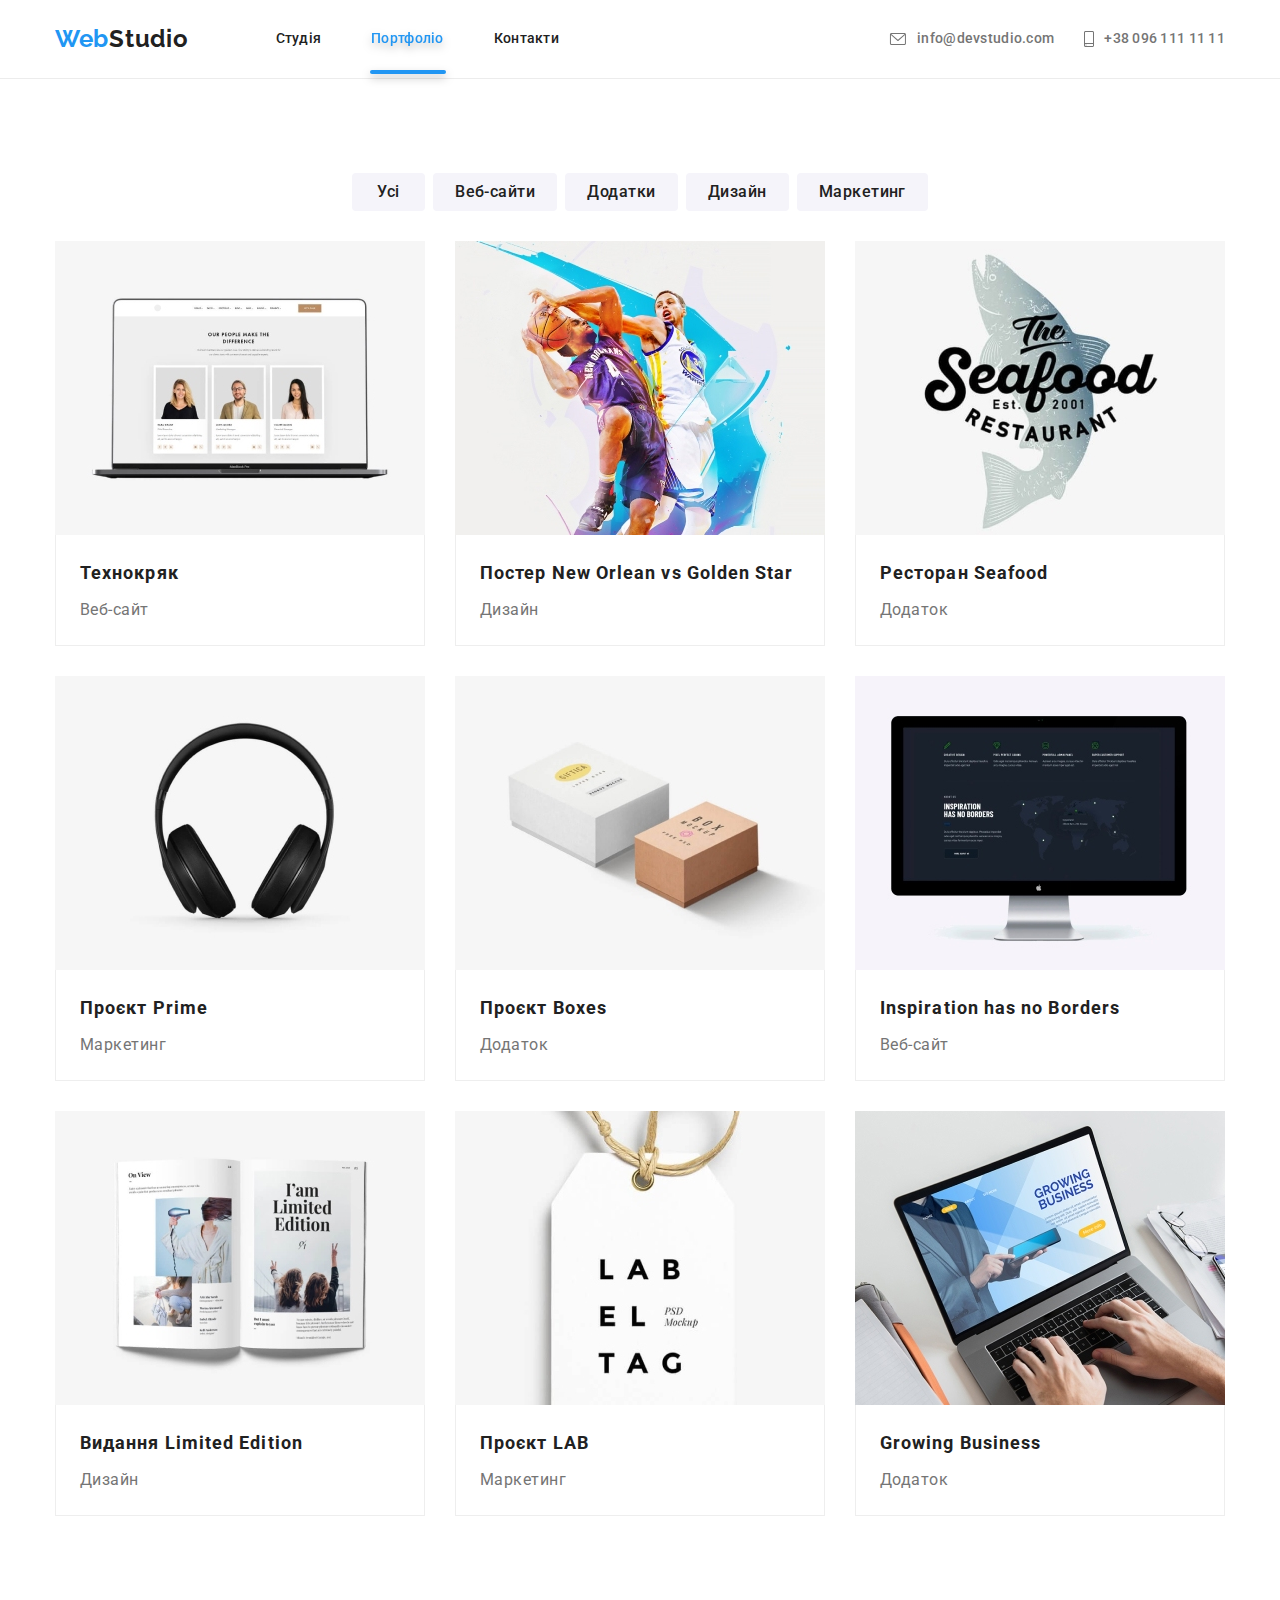
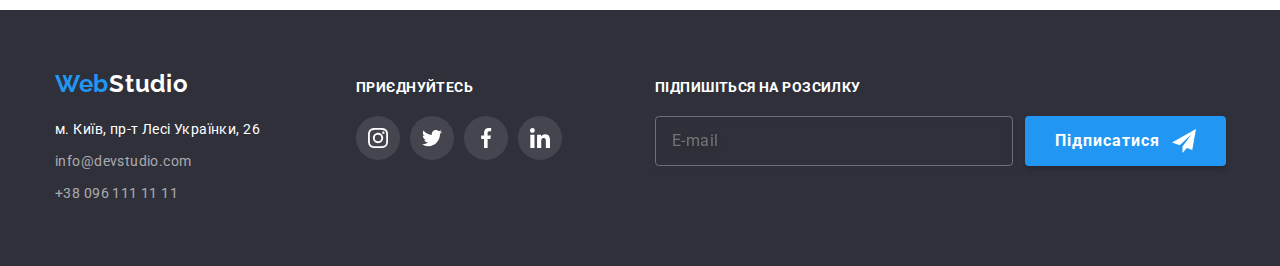
==== commit 07076724: "s" ====
--- a/portfolio.html
+++ b/portfolio.html
@@ -48,22 +48,28 @@
               <li><a href="" class="nav__link">Контакти</a></li>
             </ul>
           </nav>
-          <div class="contacts">
-            <a href="mailto:info@devstudio.com" class="contacts__link">
-              <svg class="contacts__icons" width="18" height="12">
-                <use href="./images/icons.svg#envelope"></use>
-              </svg>
-              info@devstudio.com
-            </a>
-            <a href="tel:+380961111111" class="contacts__link">
-              <svg class="contacts__icons" width="10" height="16">
-                <use href="./images/icons.svg#smartphone"></use>
-              </svg>
-              +38 096 111 11 11
-            </a>
-          </div>
-          <div class="">
-            <ul class="social-header">
+
+          <ul class="contacts">
+            <li>
+              <a href="mailto:info@devstudio.com" class="contacts__link">
+                <svg class="contacts__icons" width="18" height="12">
+                  <use href="./images/icons.svg#envelope"></use>
+                </svg>
+                info@devstudio.com
+              </a>
+            </li>
+            <li>
+              <a href="tel:+380961111111" class="contacts__link">
+                <svg class="contacts__icons" width="10" height="16">
+                  <use href="./images/icons.svg#smartphone"></use>
+                </svg>
+                +38 096 111 11 11
+              </a>
+            </li>
+          </ul>
+
+          <div class="social-header">
+            <ul class="social-list">
               <li class="social-link__header">
                 <a
                   href="#"
@@ -341,7 +347,7 @@
       </section>
     </main>
 
-    <footer>
+    <footer class="footer section">
       <div class="conteiner footer">
         <div class="logo-address">
           <a href="./index.html" class="logo">
--- a/css/main.min.css
+++ b/css/main.min.css
@@ -1 +1 @@
-html{box-sizing:border-box}*,*::before,*::after{box-sizing:inherit}html{-moz-tab-size:4;-o-tab-size:4;tab-size:4}html{line-height:1.15;-webkit-text-size-adjust:100%}body{margin:0}body{font-family:system-ui,-apple-system,"Segoe UI",Roboto,Helvetica,Arial,sans-serif,"Apple Color Emoji","Segoe UI Emoji"}hr{height:0;color:inherit}abbr[title]{-webkit-text-decoration:underline dotted;text-decoration:underline dotted}b,strong{font-weight:bolder}code,kbd,pre,samp{font-family:ui-monospace,SFMono-Regular,Consolas,"Liberation Mono",Menlo,monospace;font-size:1em}small{font-size:80%}sub,sup{font-size:75%;line-height:0;position:relative;vertical-align:baseline}sub{bottom:-0.25em}sup{top:-0.5em}table{text-indent:0;border-color:inherit}button,input,optgroup,select,textarea{font-family:inherit;font-size:100%;line-height:1.15;margin:0}button,select{text-transform:none}[type=button],[type=reset],[type=submit],button{-webkit-appearance:button}::-moz-focus-inner{border-style:none;padding:0}:-moz-focusring{outline:1px dotted ButtonText}:-moz-ui-invalid{box-shadow:none}legend{padding:0}progress{vertical-align:baseline}::-webkit-inner-spin-button,::-webkit-outer-spin-button{height:auto}[type=search]{-webkit-appearance:textfield;outline-offset:-2px}::-webkit-search-decoration{-webkit-appearance:none}::-webkit-file-upload-button{-webkit-appearance:button;font:inherit}summary{display:list-item}h1,h2,h3,h4,h5,h6,p{margin:0;padding:0}ul,ol{list-style:none;margin:0;padding:0}a{text-decoration:none;color:currentColor;font-style:normal}button{cursor:pointer}img{display:block}img{max-width:100%;height:auto;-o-object-fit:cover;object-fit:cover;-o-object-position:center;object-position:center}body{font-family:"Roboto";background-color:#fff}.conteiner{margin-left:auto;margin-right:auto;padding-left:15px;padding-right:15px}@media screen and (min-width: 480px){.conteiner{width:480px}}@media screen and (min-width: 768px){.conteiner{width:768px}}@media screen and (min-width: 1200px){.conteiner{width:1200px}}.section{padding-top:60px;padding-bottom:60px}@media screen and (min-width: 1200px){.section{padding-top:94px;padding-bottom:94px}}.visually-hidden{position:absolute;width:1px;height:1px;margin:-1px;border:0;padding:0;white-space:nowrap;-webkit-clip-path:inset(100%);clip-path:inset(100%);clip:rect(0 0 0 0);overflow:hidden}.section__title{margin-bottom:30px;font-weight:700;font-size:36px;line-height:42px;text-align:center;letter-spacing:.03em;color:#212121}.logo{font-family:"Raleway";font-style:normal;font-weight:700;font-size:24px;line-height:1.16;letter-spacing:.03em}.logo__start{color:#2196f3}.logo__end{color:#212121}.logo__end.logo__end--footer{color:#fff}header{border-bottom:1px solid #ececec}.header{display:flex;justify-content:space-between;align-items:center;padding-top:10px;padding-bottom:10px;background-color:#fff;font-weight:500;font-size:14px;line-height:1.14;letter-spacing:.02em}@media screen and (min-width: 768px){.header{padding-top:21px;padding-bottom:21px}}.menu-contacts__box{display:none}@media screen and (min-width: 768px){.menu-contacts__box{display:flex;margin-left:87px;justify-content:space-between;align-items:center;width:100%}}.menu-btn.menu-btn--close{position:fixed;top:10px;right:15px}@media screen and (max-width: 767px){.menu-contacts__box.is-open{position:fixed;top:0;left:0;display:flex;flex-direction:column;width:100%;height:100%;padding:48px 40px 48px 40px;background-color:#fff;z-index:999;overflow-y:scroll}}@media screen and (max-width: 767px){nav{margin-bottom:auto}}.nav{display:flex;gap:50px}@media screen and (max-width: 767px){.nav{flex-direction:column}}.nav__link{position:relative;padding-top:20px;padding-bottom:20px;text-decoration:none;color:#212121;filter:none;transition:filter 250ms cubic-bezier(0.4, 0, 0.2, 1),color 250ms cubic-bezier(0.4, 0, 0.2, 1)}@media screen and (max-width: 767px){.nav__link{font-weight:500;font-size:40px;line-height:47px;letter-spacing:.02em;color:#212121}}.nav__link:hover,.nav__link:focus,.nav__link.nav__link--active{filter:drop-shadow(0px 4px 4px rgba(0, 0, 0, 0.25));color:#2196f3;transition:filter 250ms cubic-bezier(0.4, 0, 0.2, 1),color 250ms cubic-bezier(0.4, 0, 0.2, 1)}.nav__link.nav__link--active::before{position:absolute;display:inline-block;content:"";width:105%;height:4px;left:-1px;top:67px;background:#2196f3;border-radius:2px}@media screen and (min-width: 1200px){.nav__link.nav__link--active::before{top:60px}}.contacts__icons{fill:currentColor;margin-right:10px;color:#757575;transition:fill 250ms cubic-bezier(0.4, 0, 0.2, 1)}.contacts__link:hover .contacts__icons,.contacts__link:focus .contacts__icons{fill:#2196f3;transition:fill 250ms cubic-bezier(0.4, 0, 0.2, 1)}@media screen and (max-width: 767px){.contacts__icons{display:none}}@media screen and (max-width: 767px){.contacts>a[href="tel:+380961111111"]{font-weight:500;font-size:34px;line-height:1.18;letter-spacing:.02em;color:#2196f3}}@media screen and (max-width: 767px){.contacts>a[href="mailto:info@devstudio.com"]{font-weight:500;font-size:24px;line-height:1.17;letter-spacing:.02em;color:#757575}}.contacts__link{display:flex;align-items:center;color:#757575;text-decoration:none;transition:color 250ms cubic-bezier(0.4, 0, 0.2, 1)}.contacts__link:hover,.contacts__link:focus{color:#2196f3;transition:color 250ms cubic-bezier(0.4, 0, 0.2, 1)}.contacts{display:flex;flex-direction:column;gap:10px}@media screen and (max-width: 767px){.contacts{flex-direction:column-reverse;margin-bottom:64px}}@media screen and (min-width: 1200px){.contacts{flex-direction:row;gap:30px}}.menu-btn{display:flex;padding:0;margin:0;background-color:rgba(0,0,0,0);border:0}@media screen and (min-width: 768px){.menu-btn{display:none}}@media screen and (min-width: 768px){.social-header{display:none}}.social-list{display:flex;flex-wrap:wrap;gap:20px;font-weight:500;font-size:18px;line-height:1.22;letter-spacing:.02em;color:#2196f3}@media screen and (min-width: 768px){.social-list{display:none}}.social-link__header{position:relative}.social-link__header:not(:last-child) a::after{content:"";position:absolute;top:0px;right:-11px;border-left:1px solid rgba(33,33,33,.2);width:0px;height:22px}.conteiner.bg-hero{display:flex;align-items:center;flex-direction:column;padding-top:118px;padding-bottom:118px;padding-left:60px;padding-right:60px}.hero.section{max-width:480px;margin-left:auto;margin-right:auto;background-size:cover;background-repeat:no-repeat;background-position:center;background-color:#2f303a;background-image:linear-gradient(rgba(47, 48, 58, 0.4), rgba(47, 48, 58, 0.4)),url(../images/hero/img_sm@1x.jpg)}@media(min-device-pixel-ratio: 2),(-webkit-min-device-pixel-ratio: 2),(min-resolution: 192dpi),(min-resolution: 2dppx){.hero.section{background-image:linear-gradient(rgba(47, 48, 58, 0.4), rgba(47, 48, 58, 0.4)),url(../images/hero/img_sm@2x.jpg)}}@media screen and (min-width: 768px){.hero.section{max-width:768px;background-image:linear-gradient(rgba(47, 48, 58, 0.4), rgba(47, 48, 58, 0.4)),url(../images/hero/img_md@1x.jpg)}}@media screen and (min-width: 768px)and (min-device-pixel-ratio: 2),screen and (min-width: 768px)and (-webkit-min-device-pixel-ratio: 2),screen and (min-width: 768px)and (min-resolution: 192dpi),screen and (min-width: 768px)and (min-resolution: 2dppx){.hero.section{background-image:linear-gradient(rgba(47, 48, 58, 0.4), rgba(47, 48, 58, 0.4)),url(../images/hero/img_md@2x.jpg)}}@media screen and (min-width: 1200px){.hero.section{max-width:1600px;background-image:linear-gradient(rgba(47, 48, 58, 0.4), rgba(47, 48, 58, 0.4)),url(../images/hero/img_lg@1x.jpg)}}@media screen and (min-width: 1200px)and (min-device-pixel-ratio: 2),screen and (min-width: 1200px)and (-webkit-min-device-pixel-ratio: 2),screen and (min-width: 1200px)and (min-resolution: 192dpi),screen and (min-width: 1200px)and (min-resolution: 2dppx){.hero.section{background-image:linear-gradient(rgba(47, 48, 58, 0.4), rgba(47, 48, 58, 0.4)),url(../images/hero/img_lg@2x.jpg)}}.hero h1{margin-bottom:30px;max-width:360px;font-weight:900;font-size:26px;line-height:1.62;text-align:center;letter-spacing:.06em;text-transform:uppercase;color:#fff}@media screen and (min-width: 1200px){.hero h1{max-width:696px;font-size:44px;line-height:1.36}}.hero-button{display:block;padding:10px 24px;margin-left:auto;margin-right:auto;background:#2196f3;box-shadow:0px 4px 4px rgba(0,0,0,.15);border-radius:4px;border:0;font-weight:700;font-size:16px;line-height:1.88;letter-spacing:.06em;color:#fff}.features-list{display:flex;flex-wrap:wrap;gap:30px}@media screen and (min-width: 1200px){.features.section{padding-bottom:0}}.features-list>li{width:100%}@media screen and (min-width: 768px){.features-list>li{width:calc((100% - 30px)/2)}}@media screen and (min-width: 1200px){.features-list>li{width:calc((100% - 90px)/4)}}.features-icon{display:flex;justify-content:center;align-items:center;margin-bottom:30px;height:120px;background:#f5f4fa}.features-title{margin-bottom:10px;font-weight:700;font-size:14px;line-height:16px;text-align:center;letter-spacing:.03em;text-transform:uppercase;color:#212121}@media screen and (min-width: 768px){.features-title{text-align:left}}.features-text{font-weight:400;font-size:14px;line-height:1.71;letter-spacing:.03em;color:#757575}.about{display:none;background:var(--header-beckground-color)}@media screen and (min-width: 1200px){.about{display:block}}.box.about-list{display:inline-flex}.about-list{position:relative;margin-right:30px;list-style-type:none}.about-tumb{position:absolute;display:flex;justify-content:center;align-items:center;width:100%;height:70px;left:0;bottom:0;background:rgba(47,48,58,.8)}.about-tumb-text{font-family:"Roboto";font-style:normal;font-weight:700;font-size:14px;line-height:1.14;letter-spacing:.03em;text-transform:uppercase;color:#fff}.about-list:last-child{margin-right:0}.about-titel{margin-bottom:50px;color:var(--titel-text-color);font-weight:700;font-size:36px;line-height:1.17;text-align:center;letter-spacing:.03em}.team{background-color:#f5f4fa}.team__box{display:flex;flex-wrap:wrap;gap:30px}.team__list{display:flex;flex-direction:column;align-items:center;padding-bottom:24px;width:100%;background:#fff;box-shadow:0px 1px 3px rgba(0,0,0,.12),0px 1px 1px rgba(0,0,0,.14),0px 2px 1px rgba(0,0,0,.2);border-radius:0px 0px 4px 4px}@media screen and (min-width: 768px){.team__list{width:calc((100% - 30px)/2)}}@media screen and (min-width: 1200px){.team__list{width:calc((100% - 90px)/4)}}.team__list>picture{width:100%;margin-bottom:30px;-o-object-fit:cover;object-fit:cover}.team__name{margin-bottom:10px;font-weight:500;font-size:16px;line-height:1.19;text-align:center;letter-spacing:.03em;color:#212121}.team__text{margin-bottom:16px;font-weight:400;font-size:16px;line-height:1.19;text-align:center;letter-spacing:.03em;color:#757575}.social-link__box{display:flex;gap:10px}.social-link__link{display:flex;justify-content:center;align-items:center;width:44px;height:44px;border-radius:50%;background-color:inherit;transition:fill 250ms cubic-bezier(0.4, 0, 0.2, 1),background-color 250ms cubic-bezier(0.4, 0, 0.2, 1)}.social-link__link:hover,.social-link__link:focus{fill:#fff;background-color:#2196f3;transition:fill 250ms cubic-bezier(0.4, 0, 0.2, 1),background-color 250ms cubic-bezier(0.4, 0, 0.2, 1)}.social-link__link--light{fill:#afb1b8}.social-link__link--dark{fill:#fff;background-color:rgba(255,255,255,.1)}.social-link__icons{width:20px;height:20px}@media screen and (max-width: 767.98px){.section.clients{padding-bottom:41px}}.clients__box{display:flex;flex-wrap:wrap;gap:30px}.clients__box>li{width:calc((100% - 30px)/2)}@media screen and (min-width: 768px){.clients__box>li{width:calc((100% - 60px)/3)}}@media screen and (min-width: 1200px){.clients__box>li{width:calc((100% - 150px)/6)}}.clients__link{display:flex;justify-content:center;align-items:center;padding-bottom:16px;padding-top:16px;fill:#afb1b8;border:1px solid #afb1b8;border-radius:4px;transition:fill 250ms cubic-bezier(0.4, 0, 0.2, 1),border 250ms cubic-bezier(0.4, 0, 0.2, 1)}.clients__link:hover,.clients__link:focus{fill:#2196f3;border:1px solid #2196f3;transition:fill 250ms cubic-bezier(0.4, 0, 0.2, 1),border 250ms cubic-bezier(0.4, 0, 0.2, 1)}.clients-icon{width:106px;height:60px}footer{background-color:#2f303a}.footer.conteiner{display:flex;flex-direction:column;gap:60px}@media screen and (min-width: 768px){.footer.conteiner{flex-direction:row;flex-wrap:wrap;justify-content:space-around;align-items:baseline}}@media screen and (min-width: 1200px){.footer.conteiner{flex-direction:row;flex-wrap:nowrap;justify-content:flex-start;align-items:baseline;gap:0px}}.footer .logo{margin-bottom:20px}.logo-address{display:flex;flex-direction:column;align-items:center}@media screen and (min-width: 1200px){.logo-address{margin-right:70px;align-items:start}}.address{display:flex;flex-direction:column;align-items:center;gap:8px}@media screen and (min-width: 1200px){.address>li{width:231px}}.address__link{font-weight:400;font-size:14px;line-height:1.71;text-align:center;letter-spacing:.03em;color:#fff;transition:color 250ms cubic-bezier(0.4, 0, 0.2, 1)}.address__link:hover,.address__link:focus{color:#2196f3;transition:color 250ms cubic-bezier(0.4, 0, 0.2, 1)}.address__link--mail-tel{color:rgba(255,255,255,.6)}.invite{display:flex;flex-direction:column;align-items:center}@media screen and (min-width: 1200px){.invite{align-items:flex-start}}.invite__title{margin-bottom:20px;font-weight:700;font-size:14px;line-height:1.14;text-align:center;letter-spacing:.03em;text-transform:uppercase;color:#fff}@media screen and (min-width: 480px)and (max-width: 1199px){.subscribe{width:450px}}@media screen and (min-width: 1200px){.subscribe{margin-left:auto}}.subscribe-form{display:flex;flex-direction:column;align-items:center;gap:20px}@media screen and (max-width: 1199px){.subscribe-form{max-width:450px}}@media screen and (min-width: 1200px){.subscribe-form{width:570px;flex-direction:row;gap:12px;align-items:flex-end}}.email-sub{width:100%}.email-subscribe{display:flex;flex-direction:column;width:100%;font-weight:700;font-size:14px;line-height:1.14;text-align:center;letter-spacing:.03em;text-transform:uppercase;color:#fff}@media screen and (min-width: 1200px){.email-subscribe{display:inline}}.email-subscribe__title{margin-bottom:20px;display:inline-block}.email-subscribe__input{max-width:450px;padding:15px 16px;font-weight:400;font-size:16px;line-height:1.25x;letter-spacing:.03em;color:rgba(255,255,255,.6);background-color:rgba(0,0,0,0);border:1px solid rgba(255,255,255,.3);filter:drop-shadow(0px 4px 4px rgba(0, 0, 0, 0.15));border-radius:4px;transition:border 250ms cubic-bezier(0.4, 0, 0.2, 1)}.email-subscribe__input ::-moz-placeholder{color:rgba(255,255,255,.6)}.email-subscribe__input :-ms-input-placeholder{color:rgba(255,255,255,.6)}.email-subscribe__input ::placeholder{color:rgba(255,255,255,.6)}.email-subscribe__input:hover,.email-subscribe__input:focus{border:1px solid #2196f3;outline:none;transition:border 250ms cubic-bezier(0.4, 0, 0.2, 1)}@media screen and (min-width: 1200px){.email-subscribe__input{width:358px}}.footer-button{display:flex;align-items:center;justify-content:center;gap:12px;padding:10px 30px;font-weight:700;font-size:16px;line-height:1.88;letter-spacing:.06em;color:#fff;background-color:#2196f3;box-shadow:0px 4px 4px rgba(0,0,0,.15);border-radius:4px;border:0}.box-filters{display:flex;flex-wrap:wrap;gap:15px 8px;margin-bottom:40px}@media screen and (max-width: 767px){.box-filters>li:nth-child(3){margin-right:15px}}@media screen and (min-width: 768px){.box-filters{flex-wrap:nowrap;justify-content:center;gap:0px 8px;margin-bottom:30px}}.filters{display:flex;align-items:center;justify-content:center;outline:4 px solid tomato;min-width:73px;padding:6px 22px;background:#f5f4fa;border-radius:4px;border:0;font-weight:500;font-size:16px;line-height:1.62;letter-spacing:.03em;color:#212121;transition:background 250ms cubic-bezier(0.4, 0, 0.2, 1),color 250ms cubic-bezier(0.4, 0, 0.2, 1),box-shadow 250ms cubic-bezier(0.4, 0, 0.2, 1)}.filters:hover,.filters:focus{background:#2196f3;color:#fff;box-shadow:0px 3px 1px rgba(0,0,0,.1),0px 1px 2px rgba(0,0,0,.08),0px 2px 2px rgba(0,0,0,.12);border-radius:4px;transition:background 250ms cubic-bezier(0.4, 0, 0.2, 1),color 250ms cubic-bezier(0.4, 0, 0.2, 1),box-shadow 250ms cubic-bezier(0.4, 0, 0.2, 1)}.box-working{display:flex;flex-wrap:wrap;gap:30px}.portfolio-list{width:100%;box-shadow:none;transition:box-shadow 250ms cubic-bezier(0.4, 0, 0.2, 1)}@media screen and (min-width: 768px){.portfolio-list{width:calc((100% - 30px)/2)}}@media screen and (min-width: 1200px){.portfolio-list{width:calc((100% - 60px)/3)}}.portfolio-list:hover,.portfolio-list:focus{box-shadow:0px 1px 1px rgba(0,0,0,.12),0px 4px 4px rgba(0,0,0,.06),1px 4px 6px rgba(0,0,0,.16);transition:box-shadow 250ms cubic-bezier(0.4, 0, 0.2, 1)}.working-trump{position:relative;overflow:hidden;width:100%}.working-trump-box{position:absolute;display:flex;align-items:center;justify-content:center;top:0;right:0;width:100%;height:100%;transform:translateY(101%);transition:transform 250ms cubic-bezier(0.4, 0, 0.2, 1);background-color:rgba(33,150,243,.9)}.portfolio-link:hover .working-trump-box,.portfolio-link:focus .working-trump-box{transform:translateY(0);transition:transform 250ms cubic-bezier(0.4, 0, 0.2, 1)}.working-trump>img{width:100%}.working-trump-text{display:inline-block;margin-top:auto;margin-bottom:auto;width:calc(100% - 48px);font-weight:400;font-size:18px;line-height:1.56;letter-spacing:.03em;color:#fff}.person{padding:20px 24px}.working-title{margin-bottom:4px;font-weight:700;font-size:18px;line-height:2;letter-spacing:.06em;color:#212121}.working-text{font-weight:400;font-size:16px;line-height:1.88;letter-spacing:.03em;color:#757575}.backdrop{position:fixed;top:0;left:0;width:100%;height:100%;padding:15px;opacity:1;overflow-y:scroll;background-color:rgba(0,0,0,.2);transition:opacity 250ms cubic-bezier(0.4, 0, 0.2, 1)}.backdrop.is-hidden{opacity:0;pointer-events:none;transition:opacity 250ms cubic-bezier(0.4, 0, 0.2, 1)}.modal{position:relative;padding:40px;left:50%;transform:translateX(-50%);width:100%;background:#fff;box-shadow:0px 1px 3px rgba(0,0,0,.12),0px 1px 1px rgba(0,0,0,.14),0px 2px 1px rgba(0,0,0,.2);border-radius:4px}@media screen and (min-width: 480px)and (min-height: 609px){.modal{position:absolute;top:50%;left:50%;transform:translate(-50%, -50%);width:450px}}@media screen and (max-width: 1199px){.modal{max-width:450px}}@media screen and (min-width: 1200px){.modal{width:528px}}.btn-exit-modal{position:absolute;top:8px;right:8px;display:flex;align-items:center;justify-content:center;width:30px;height:30px;border:1px solid rgba(0,0,0,.1);border-radius:50%;background-color:#fff;fill:#000;transition:fill 250ms cubic-bezier(0.4, 0, 0.2, 1)}.btn-exit-modal:hover,.btn-exit-modal:focus{fill:#2196f3;transition:fill 250ms cubic-bezier(0.4, 0, 0.2, 1)}.modal-form{display:flex;flex-direction:column}.modal-form>b{font-weight:700;font-size:20px;line-height:1.5;text-align:center;letter-spacing:.03em;color:#212121}.form-box{position:relative;display:flex;flex-direction:column;gap:4px;outline:none;margin-bottom:10px;font-weight:400;font-size:12px;line-height:1.17;letter-spacing:.01em;color:#757575}.modal-input{width:100%;padding-top:12px;padding-right:12px;padding-bottom:12px;padding-left:42px;outline:none;border:1px solid rgba(33,33,33,.2);border-radius:4px;transition:border 250ms cubic-bezier(0.4, 0, 0.2, 1)}.modal-input:hover,.modal-input:focus{border:1px solid #2196f3;transition:border 250ms cubic-bezier(0.4, 0, 0.2, 1)}.form-icon{position:absolute;top:50%;left:12px;fill:#212121;transition:fill 250ms cubic-bezier(0.4, 0, 0.2, 1)}.form-box:hover .form-icon,.form-box:focus-within .form-icon{fill:#2196f3;transition:fill 250ms cubic-bezier(0.4, 0, 0.2, 1)}.form-box.comment{margin-bottom:20px}#comment{padding:12px;outline:none;height:120px;resize:none;border:1px solid rgba(33,33,33,.2);border-radius:4px;transition:border 250ms cubic-bezier(0.4, 0, 0.2, 1)}#comment:hover,#comment:focus{border:1px solid #2196f3;transition:border 250ms cubic-bezier(0.4, 0, 0.2, 1)}.agreement-box{position:relative;display:flex;margin-bottom:30px;font-weight:400;font-size:12px;line-height:1.17;letter-spacing:.03em;color:#757575}@media screen and (min-width: 1200px){.agreement-box{font-size:14px;line-height:1.71;justify-content:center}}.agreement-box a{color:#2196f3;-webkit-text-decoration-line:underline;text-decoration-line:underline}.checkbox-agree{opacity:0;margin-right:8px}.agree-icon{position:absolute;width:16px;height:15px;top:0px;left:0px;background-image:url(../images/sdascsadcfasfcsac.svg)}.checkbox-agree:checked+.agree-icon{background-image:url(../images/icon-check.svg)}@media screen and (min-width: 1200px){.agree-icon{top:3px;left:22px}}.modal-button{padding:10px 24px;min-width:200px;margin-left:auto;margin-right:auto;background:#2196f3;box-shadow:0px 4px 4px rgba(0,0,0,.15);border-radius:4px;border:none;font-weight:700;font-size:16px;line-height:1.88;letter-spacing:.06em;color:#fff}/*# sourceMappingURL=main.min.css.map */+html{box-sizing:border-box}*,*::before,*::after{box-sizing:inherit}html{-moz-tab-size:4;-o-tab-size:4;tab-size:4}html{line-height:1.15;-webkit-text-size-adjust:100%}body{margin:0}body{font-family:system-ui,-apple-system,"Segoe UI",Roboto,Helvetica,Arial,sans-serif,"Apple Color Emoji","Segoe UI Emoji"}hr{height:0;color:inherit}abbr[title]{-webkit-text-decoration:underline dotted;text-decoration:underline dotted}b,strong{font-weight:bolder}code,kbd,pre,samp{font-family:ui-monospace,SFMono-Regular,Consolas,"Liberation Mono",Menlo,monospace;font-size:1em}small{font-size:80%}sub,sup{font-size:75%;line-height:0;position:relative;vertical-align:baseline}sub{bottom:-0.25em}sup{top:-0.5em}table{text-indent:0;border-color:inherit}button,input,optgroup,select,textarea{font-family:inherit;font-size:100%;line-height:1.15;margin:0}button,select{text-transform:none}[type=button],[type=reset],[type=submit],button{-webkit-appearance:button}::-moz-focus-inner{border-style:none;padding:0}:-moz-focusring{outline:1px dotted ButtonText}:-moz-ui-invalid{box-shadow:none}legend{padding:0}progress{vertical-align:baseline}::-webkit-inner-spin-button,::-webkit-outer-spin-button{height:auto}[type=search]{-webkit-appearance:textfield;outline-offset:-2px}::-webkit-search-decoration{-webkit-appearance:none}::-webkit-file-upload-button{-webkit-appearance:button;font:inherit}summary{display:list-item}h1,h2,h3,h4,h5,h6,p{margin:0;padding:0}ul,ol{list-style:none;margin:0;padding:0}a{text-decoration:none;color:currentColor;font-style:normal}button{cursor:pointer}img{display:block}img{max-width:100%;height:auto;-o-object-fit:cover;object-fit:cover;-o-object-position:center;object-position:center}body{font-family:"Roboto";background-color:#fff}.conteiner{margin-left:auto;margin-right:auto;padding-left:15px;padding-right:15px}@media screen and (min-width: 480px){.conteiner{width:480px}}@media screen and (min-width: 768px){.conteiner{width:768px}}@media screen and (min-width: 1200px){.conteiner{width:1200px}}.section{padding-top:60px;padding-bottom:60px}@media screen and (min-width: 1200px){.section{padding-top:94px;padding-bottom:94px}}.visually-hidden{position:absolute;width:1px;height:1px;margin:-1px;border:0;padding:0;white-space:nowrap;-webkit-clip-path:inset(100%);clip-path:inset(100%);clip:rect(0 0 0 0);overflow:hidden}.section__title{margin-bottom:30px;font-weight:700;font-size:36px;line-height:42px;text-align:center;letter-spacing:.03em;color:#212121}.logo{font-family:"Raleway";font-style:normal;font-weight:700;font-size:24px;line-height:1.16;letter-spacing:.03em}.logo__start{color:#2196f3}.logo__end{color:#212121}.logo__end.logo__end--footer{color:#fff}header{border-bottom:1px solid #ececec}.header{display:flex;justify-content:space-between;align-items:center;padding-top:10px;padding-bottom:10px;background-color:#fff;font-weight:500;font-size:14px;line-height:1.14;letter-spacing:.02em}@media screen and (min-width: 768px){.header{padding-top:21px;padding-bottom:21px}}@media screen and (min-width: 1200px){.header{padding-top:25px;padding-bottom:25px}}.menu-contacts__box{display:none}@media screen and (min-width: 768px){.menu-contacts__box{display:flex;margin-left:87px;justify-content:space-between;align-items:center;width:100%}}.menu-btn.menu-btn--close{position:fixed;top:10px;right:15px}@media screen and (max-width: 767px){.menu-contacts__box.is-open{position:fixed;top:0;left:0;display:flex;flex-direction:column;width:100%;height:100%;padding:48px 40px 48px 40px;background-color:#fff;z-index:999;overflow-y:scroll}}@media screen and (max-width: 767px){nav{margin-bottom:auto}}.nav{display:flex;gap:50px}@media screen and (max-width: 767px){.nav{flex-direction:column}}.nav__link{position:relative;padding-top:20px;padding-bottom:20px;text-decoration:none;color:#212121;filter:none;transition:filter 250ms cubic-bezier(0.4, 0, 0.2, 1),color 250ms cubic-bezier(0.4, 0, 0.2, 1)}@media screen and (max-width: 767px){.nav__link{font-weight:500;font-size:40px;line-height:47px;letter-spacing:.02em;color:#212121}}.nav__link:hover,.nav__link:focus,.nav__link.nav__link--active{filter:drop-shadow(0px 4px 4px rgba(0, 0, 0, 0.25));color:#2196f3;transition:filter 250ms cubic-bezier(0.4, 0, 0.2, 1),color 250ms cubic-bezier(0.4, 0, 0.2, 1)}.nav__link.nav__link--active::before{position:absolute;display:inline-block;content:"";width:105%;height:4px;left:-1px;top:67px;background:#2196f3;border-radius:2px}@media screen and (min-width: 1200px){.nav__link.nav__link--active::before{top:60px}}.contacts__icons{fill:currentColor;margin-right:10px;color:#757575;transition:fill 250ms cubic-bezier(0.4, 0, 0.2, 1)}.contacts__link:hover .contacts__icons,.contacts__link:focus .contacts__icons{fill:#2196f3;transition:fill 250ms cubic-bezier(0.4, 0, 0.2, 1)}@media screen and (max-width: 767px){.contacts__icons{display:none}}@media screen and (max-width: 767px){.contacts>a[href="tel:+380961111111"]{font-weight:500;font-size:34px;line-height:1.18;letter-spacing:.02em;color:#2196f3}}@media screen and (max-width: 767px){.contacts>a[href="mailto:info@devstudio.com"]{font-weight:500;font-size:24px;line-height:1.17;letter-spacing:.02em;color:#757575}}.contacts__link{display:flex;align-items:center;color:#757575;text-decoration:none;transition:color 250ms cubic-bezier(0.4, 0, 0.2, 1)}.contacts__link:hover,.contacts__link:focus{color:#2196f3;transition:color 250ms cubic-bezier(0.4, 0, 0.2, 1)}.contacts{display:flex;flex-direction:column;gap:10px}@media screen and (max-width: 767px){.contacts{flex-direction:column-reverse;margin-bottom:64px}}@media screen and (min-width: 1200px){.contacts{flex-direction:row;gap:30px}}.menu-btn{display:flex;padding:0;margin:0;background-color:rgba(0,0,0,0);border:0}@media screen and (min-width: 768px){.menu-btn{display:none}}@media screen and (min-width: 768px){.social-header{display:none}}.social-list{display:flex;flex-wrap:wrap;gap:20px;font-weight:500;font-size:18px;line-height:1.22;letter-spacing:.02em;color:#2196f3}@media screen and (min-width: 768px){.social-list{display:none}}.social-link__header{position:relative}.social-link__header:not(:last-child) a::after{content:"";position:absolute;top:0px;right:-11px;border-left:1px solid rgba(33,33,33,.2);width:0px;height:22px}.conteiner.bg-hero{display:flex;align-items:center;flex-direction:column;padding-left:60px;padding-right:60px}.hero.section{max-width:480px;margin-left:auto;margin-right:auto;padding-top:118px;padding-bottom:118px;background-size:cover;background-repeat:no-repeat;background-position:center;background-color:#2f303a;background-image:linear-gradient(rgba(47, 48, 58, 0.4), rgba(47, 48, 58, 0.4)),url(../images/hero/img_sm@1x.jpg)}@media(min-device-pixel-ratio: 2),(-webkit-min-device-pixel-ratio: 2),(min-resolution: 192dpi),(min-resolution: 2dppx){.hero.section{background-image:linear-gradient(rgba(47, 48, 58, 0.4), rgba(47, 48, 58, 0.4)),url(../images/hero/img_sm@2x.jpg)}}@media screen and (min-width: 768px){.hero.section{max-width:768px;background-image:linear-gradient(rgba(47, 48, 58, 0.4), rgba(47, 48, 58, 0.4)),url(../images/hero/img_md@1x.jpg)}}@media screen and (min-width: 768px)and (min-device-pixel-ratio: 2),screen and (min-width: 768px)and (-webkit-min-device-pixel-ratio: 2),screen and (min-width: 768px)and (min-resolution: 192dpi),screen and (min-width: 768px)and (min-resolution: 2dppx){.hero.section{background-image:linear-gradient(rgba(47, 48, 58, 0.4), rgba(47, 48, 58, 0.4)),url(../images/hero/img_md@2x.jpg)}}@media screen and (min-width: 1200px){.hero.section{max-width:1600px;background-image:linear-gradient(rgba(47, 48, 58, 0.4), rgba(47, 48, 58, 0.4)),url(../images/hero/img_lg@1x.jpg)}}@media screen and (min-width: 1200px)and (min-device-pixel-ratio: 2),screen and (min-width: 1200px)and (-webkit-min-device-pixel-ratio: 2),screen and (min-width: 1200px)and (min-resolution: 192dpi),screen and (min-width: 1200px)and (min-resolution: 2dppx){.hero.section{background-image:linear-gradient(rgba(47, 48, 58, 0.4), rgba(47, 48, 58, 0.4)),url(../images/hero/img_lg@2x.jpg)}}.hero h1{margin-bottom:30px;max-width:360px;font-weight:900;font-size:26px;line-height:1.62;text-align:center;letter-spacing:.06em;text-transform:uppercase;color:#fff}@media screen and (min-width: 1200px){.hero h1{max-width:696px;font-size:44px;line-height:1.36}}.hero-button{display:block;padding:10px 24px;margin-left:auto;margin-right:auto;background:#2196f3;box-shadow:0px 4px 4px rgba(0,0,0,.15);border-radius:4px;border:0;font-weight:700;font-size:16px;line-height:1.88;letter-spacing:.06em;color:#fff}.features-list{display:flex;flex-wrap:wrap;gap:30px}@media screen and (min-width: 1200px){.features.section{padding-bottom:0}}.features-list>li{width:100%}@media screen and (min-width: 768px){.features-list>li{width:calc((100% - 30px)/2)}}@media screen and (min-width: 1200px){.features-list>li{width:calc((100% - 90px)/4)}}.features-icon{display:flex;justify-content:center;align-items:center;margin-bottom:30px;height:120px;background:#f5f4fa;border-radius:4px}.features-title{margin-bottom:10px;font-weight:700;font-size:14px;line-height:16px;text-align:center;letter-spacing:.03em;text-transform:uppercase;color:#212121}@media screen and (min-width: 768px){.features-title{text-align:left}}.features-text{font-weight:400;font-size:14px;line-height:1.71;letter-spacing:.03em;color:#757575}.about{display:none;background:var(--header-beckground-color)}@media screen and (min-width: 1200px){.about{display:block}}.box.about-list{display:inline-flex}.about-list{position:relative;margin-right:30px;list-style-type:none}.about-tumb{position:absolute;display:flex;justify-content:center;align-items:center;width:100%;height:70px;left:0;bottom:0;background:rgba(47,48,58,.8)}.about-tumb-text{font-family:"Roboto";font-style:normal;font-weight:700;font-size:14px;line-height:1.14;letter-spacing:.03em;text-transform:uppercase;color:#fff}.about-list:last-child{margin-right:0}.about-titel{margin-bottom:50px;color:var(--titel-text-color);font-weight:700;font-size:36px;line-height:1.17;text-align:center;letter-spacing:.03em}.team{background-color:#f5f4fa}.team__box{display:flex;flex-wrap:wrap;gap:30px}.team__list{display:flex;flex-direction:column;align-items:center;padding-bottom:24px;width:100%;background:#fff;box-shadow:0px 1px 3px rgba(0,0,0,.12),0px 1px 1px rgba(0,0,0,.14),0px 2px 1px rgba(0,0,0,.2);border-radius:0px 0px 4px 4px}@media screen and (min-width: 768px){.team__list{width:calc((100% - 30px)/2)}}@media screen and (min-width: 1200px){.team__list{width:calc((100% - 90px)/4)}}.team__list>picture{width:100%;margin-bottom:30px;-o-object-fit:cover;object-fit:cover}.team__name{margin-bottom:10px;font-weight:500;font-size:16px;line-height:1.19;text-align:center;letter-spacing:.03em;color:#212121}.team__text{margin-bottom:16px;font-weight:400;font-size:16px;line-height:1.19;text-align:center;letter-spacing:.03em;color:#757575}.social-link__box{display:flex;gap:10px}.social-link__link{display:flex;justify-content:center;align-items:center;width:44px;height:44px;border-radius:50%;background-color:inherit;transition:fill 250ms cubic-bezier(0.4, 0, 0.2, 1),background-color 250ms cubic-bezier(0.4, 0, 0.2, 1)}.social-link__link:hover,.social-link__link:focus{fill:#fff;background-color:#2196f3;transition:fill 250ms cubic-bezier(0.4, 0, 0.2, 1),background-color 250ms cubic-bezier(0.4, 0, 0.2, 1)}.social-link__link--light{fill:#afb1b8}.social-link__link--dark{fill:#fff;background-color:rgba(255,255,255,.1)}.social-link__icons{width:20px;height:20px}@media screen and (max-width: 767.98px){.section.clients{padding-bottom:41px}}.clients__box{display:flex;flex-wrap:wrap;gap:30px}.clients__box>li{width:calc((100% - 30px)/2)}@media screen and (min-width: 768px){.clients__box>li{width:calc((100% - 60px)/3)}}@media screen and (min-width: 1200px){.clients__box>li{width:calc((100% - 150px)/6)}}.clients__link{display:flex;justify-content:center;align-items:center;padding-bottom:16px;padding-top:16px;fill:#afb1b8;border:1px solid #afb1b8;border-radius:4px;transition:fill 250ms cubic-bezier(0.4, 0, 0.2, 1),border 250ms cubic-bezier(0.4, 0, 0.2, 1)}.clients__link:hover,.clients__link:focus{fill:#2196f3;border:1px solid #2196f3;transition:fill 250ms cubic-bezier(0.4, 0, 0.2, 1),border 250ms cubic-bezier(0.4, 0, 0.2, 1)}.clients-icon{width:106px;height:60px}footer{background-color:#2f303a}.footer.section{padding-top:60px;padding-bottom:60px}.footer.conteiner{display:flex;flex-direction:column;gap:60px}@media screen and (min-width: 768px){.footer.conteiner{flex-direction:row;flex-wrap:wrap;justify-content:space-around;align-items:baseline}}@media screen and (min-width: 1200px){.footer.conteiner{flex-direction:row;flex-wrap:nowrap;justify-content:flex-start;align-items:baseline;gap:0px}}.footer .logo{margin-bottom:20px}.logo-address{display:flex;flex-direction:column;align-items:center}@media screen and (min-width: 1200px){.logo-address{margin-right:70px;align-items:start}}.address{display:flex;flex-direction:column;align-items:center;gap:8px}@media screen and (min-width: 1200px){.address>li{width:231px}}.address__link{font-weight:400;font-size:14px;line-height:1.71;text-align:center;letter-spacing:.03em;color:#fff;transition:color 250ms cubic-bezier(0.4, 0, 0.2, 1)}.address__link:hover,.address__link:focus{color:#2196f3;transition:color 250ms cubic-bezier(0.4, 0, 0.2, 1)}.address__link--mail-tel{color:rgba(255,255,255,.6)}.invite{display:flex;flex-direction:column;align-items:center}@media screen and (min-width: 1200px){.invite{align-items:flex-start}}.invite__title{margin-bottom:20px;font-weight:700;font-size:14px;line-height:1.14;text-align:center;letter-spacing:.03em;text-transform:uppercase;color:#fff}@media screen and (min-width: 480px)and (max-width: 1199px){.subscribe{width:450px}}@media screen and (min-width: 1200px){.subscribe{margin-left:auto}}.subscribe-form{display:flex;flex-direction:column;align-items:center;gap:20px}@media screen and (max-width: 1199px){.subscribe-form{max-width:450px}}@media screen and (min-width: 1200px){.subscribe-form{width:570px;flex-direction:row;gap:12px;align-items:flex-end}}.email-sub{width:100%}.email-subscribe{display:flex;flex-direction:column;width:100%;font-weight:700;font-size:14px;line-height:1.14;text-align:center;letter-spacing:.03em;text-transform:uppercase;color:#fff}@media screen and (min-width: 1200px){.email-subscribe{display:inline}}.email-subscribe__title{margin-bottom:20px;display:inline-block}.email-subscribe__input{max-width:450px;padding:15px 16px;font-weight:400;font-size:16px;line-height:1.25x;letter-spacing:.03em;color:#fff;background-color:rgba(0,0,0,0);border:1px solid rgba(255,255,255,.3);filter:drop-shadow(0px 4px 4px rgba(0, 0, 0, 0.15));border-radius:4px;transition:border 250ms cubic-bezier(0.4, 0, 0.2, 1)}.email-subscribe__input ::-moz-placeholder{color:rgba(255,255,255,.6)}.email-subscribe__input :-ms-input-placeholder{color:rgba(255,255,255,.6)}.email-subscribe__input ::placeholder{color:rgba(255,255,255,.6)}.email-subscribe__input:hover,.email-subscribe__input:focus{border:1px solid #2196f3;outline:none;transition:border 250ms cubic-bezier(0.4, 0, 0.2, 1)}@media screen and (min-width: 1200px){.email-subscribe__input{width:358px}}.footer-button{display:flex;align-items:center;justify-content:center;gap:12px;padding:10px 30px;font-weight:700;font-size:16px;line-height:1.88;letter-spacing:.06em;color:#fff;background-color:#2196f3;box-shadow:0px 4px 4px rgba(0,0,0,.15);border-radius:4px;border:0}.box-filters{display:flex;flex-wrap:wrap;gap:15px 8px;margin-bottom:40px}@media screen and (max-width: 767px){.box-filters>li:nth-child(3){margin-right:15px}}@media screen and (min-width: 768px){.box-filters{flex-wrap:nowrap;justify-content:center;gap:0px 8px;margin-bottom:30px}}.filters{display:flex;align-items:center;justify-content:center;outline:4 px solid tomato;min-width:73px;padding:6px 22px;background:#f5f4fa;border-radius:4px;border:0;font-weight:500;font-size:16px;line-height:1.62;letter-spacing:.03em;color:#212121;transition:background 250ms cubic-bezier(0.4, 0, 0.2, 1),color 250ms cubic-bezier(0.4, 0, 0.2, 1),box-shadow 250ms cubic-bezier(0.4, 0, 0.2, 1)}.filters:hover,.filters:focus{background:#2196f3;color:#fff;box-shadow:0px 3px 1px rgba(0,0,0,.1),0px 1px 2px rgba(0,0,0,.08),0px 2px 2px rgba(0,0,0,.12);border-radius:4px;transition:background 250ms cubic-bezier(0.4, 0, 0.2, 1),color 250ms cubic-bezier(0.4, 0, 0.2, 1),box-shadow 250ms cubic-bezier(0.4, 0, 0.2, 1)}.box-working{display:flex;flex-wrap:wrap;gap:30px}.portfolio-list{width:100%;box-shadow:none;transition:box-shadow 250ms cubic-bezier(0.4, 0, 0.2, 1)}@media screen and (min-width: 768px){.portfolio-list{width:calc((100% - 30px)/2)}}@media screen and (min-width: 1200px){.portfolio-list{width:calc((100% - 60px)/3)}}.portfolio-list:hover,.portfolio-list:focus{box-shadow:0px 1px 1px rgba(0,0,0,.12),0px 4px 4px rgba(0,0,0,.06),1px 4px 6px rgba(0,0,0,.16);transition:box-shadow 250ms cubic-bezier(0.4, 0, 0.2, 1)}.working-trump{position:relative;overflow:hidden;width:100%}.working-trump-box{position:absolute;display:flex;align-items:center;justify-content:center;top:0;right:0;width:100%;height:100%;transform:translateY(101%);transition:transform 250ms cubic-bezier(0.4, 0, 0.2, 1);background-color:rgba(33,150,243,.9)}.portfolio-link:hover .working-trump-box,.portfolio-link:focus .working-trump-box{transform:translateY(0);transition:transform 250ms cubic-bezier(0.4, 0, 0.2, 1)}.portfolio-link{height:100%}.working-trump>img{width:100%}.working-trump-text{display:inline-block;margin-top:auto;margin-bottom:auto;width:calc(100% - 48px);font-weight:400;font-size:18px;line-height:1.56;letter-spacing:.03em;color:#fff}.person{padding:20px 24px;border-left:1px solid #eee;border-right:1px solid #eee;border-bottom:1px solid #eee}.working-title{margin-bottom:4px;font-weight:700;font-size:18px;line-height:2;letter-spacing:.06em;color:#212121}.working-text{font-weight:400;font-size:16px;line-height:1.88;letter-spacing:.03em;color:#757575}.backdrop{position:fixed;top:0;left:0;width:100%;height:100%;padding:15px;opacity:1;overflow-y:scroll;background-color:rgba(0,0,0,.2);transition:opacity 250ms cubic-bezier(0.4, 0, 0.2, 1)}.backdrop.is-hidden{opacity:0;pointer-events:none;transition:opacity 250ms cubic-bezier(0.4, 0, 0.2, 1)}.modal{position:relative;padding:40px;left:50%;transform:translateX(-50%);width:100%;background:#fff;box-shadow:0px 1px 3px rgba(0,0,0,.12),0px 1px 1px rgba(0,0,0,.14),0px 2px 1px rgba(0,0,0,.2);border-radius:4px}@media screen and (min-width: 480px)and (min-height: 609px){.modal{position:absolute;top:50%;left:50%;transform:translate(-50%, -50%);width:450px}}@media screen and (max-width: 1199px){.modal{max-width:450px}}@media screen and (min-width: 1200px){.modal{width:528px}}.btn-exit-modal{position:absolute;top:8px;right:8px;display:flex;align-items:center;justify-content:center;width:30px;height:30px;border:1px solid rgba(0,0,0,.1);border-radius:50%;background-color:#fff;fill:#000;transition:fill 250ms cubic-bezier(0.4, 0, 0.2, 1)}.btn-exit-modal:hover,.btn-exit-modal:focus{fill:#2196f3;transition:fill 250ms cubic-bezier(0.4, 0, 0.2, 1)}.modal-form{display:flex;flex-direction:column}.modal-form>b{font-weight:700;font-size:20px;line-height:1.5;text-align:center;letter-spacing:.03em;color:#212121}.form-box{position:relative;display:flex;flex-direction:column;gap:4px;outline:none;margin-bottom:10px;font-weight:400;font-size:12px;line-height:1.17;letter-spacing:.01em;color:#757575}.modal-input{width:100%;padding-top:12px;padding-right:12px;padding-bottom:12px;padding-left:42px;outline:none;border:1px solid rgba(33,33,33,.2);border-radius:4px;transition:border 250ms cubic-bezier(0.4, 0, 0.2, 1)}.modal-input:hover,.modal-input:focus{border:1px solid #2196f3;transition:border 250ms cubic-bezier(0.4, 0, 0.2, 1)}.form-icon{position:absolute;top:50%;left:12px;fill:#212121;transition:fill 250ms cubic-bezier(0.4, 0, 0.2, 1)}.form-box:hover .form-icon,.form-box:focus-within .form-icon{fill:#2196f3;transition:fill 250ms cubic-bezier(0.4, 0, 0.2, 1)}.form-box.comment{margin-bottom:20px}#comment{padding:12px;outline:none;height:120px;resize:none;border:1px solid rgba(33,33,33,.2);border-radius:4px;transition:border 250ms cubic-bezier(0.4, 0, 0.2, 1)}#comment:hover,#comment:focus{border:1px solid #2196f3;transition:border 250ms cubic-bezier(0.4, 0, 0.2, 1)}.agreement-box{position:relative;display:flex;margin-bottom:30px;font-weight:400;font-size:12px;line-height:1.17;letter-spacing:.03em;color:#757575}@media screen and (min-width: 1200px){.agreement-box{font-size:14px;line-height:1.71;justify-content:center}}.agreement-box a{color:#2196f3;-webkit-text-decoration-line:underline;text-decoration-line:underline}.checkbox-agree{opacity:0;margin-right:8px}.agree-icon{position:absolute;width:16px;height:15px;top:0px;left:0px;background-image:url(../images/sdascsadcfasfcsac.svg)}.checkbox-agree:checked+.agree-icon{background-image:url(../images/icon-check.svg)}@media screen and (min-width: 1200px){.agree-icon{top:3px;left:22px}}.modal-button{padding:10px 24px;min-width:200px;margin-left:auto;margin-right:auto;background:#2196f3;box-shadow:0px 4px 4px rgba(0,0,0,.15);border-radius:4px;border:none;font-weight:700;font-size:16px;line-height:1.88;letter-spacing:.06em;color:#fff}/*# sourceMappingURL=main.min.css.map */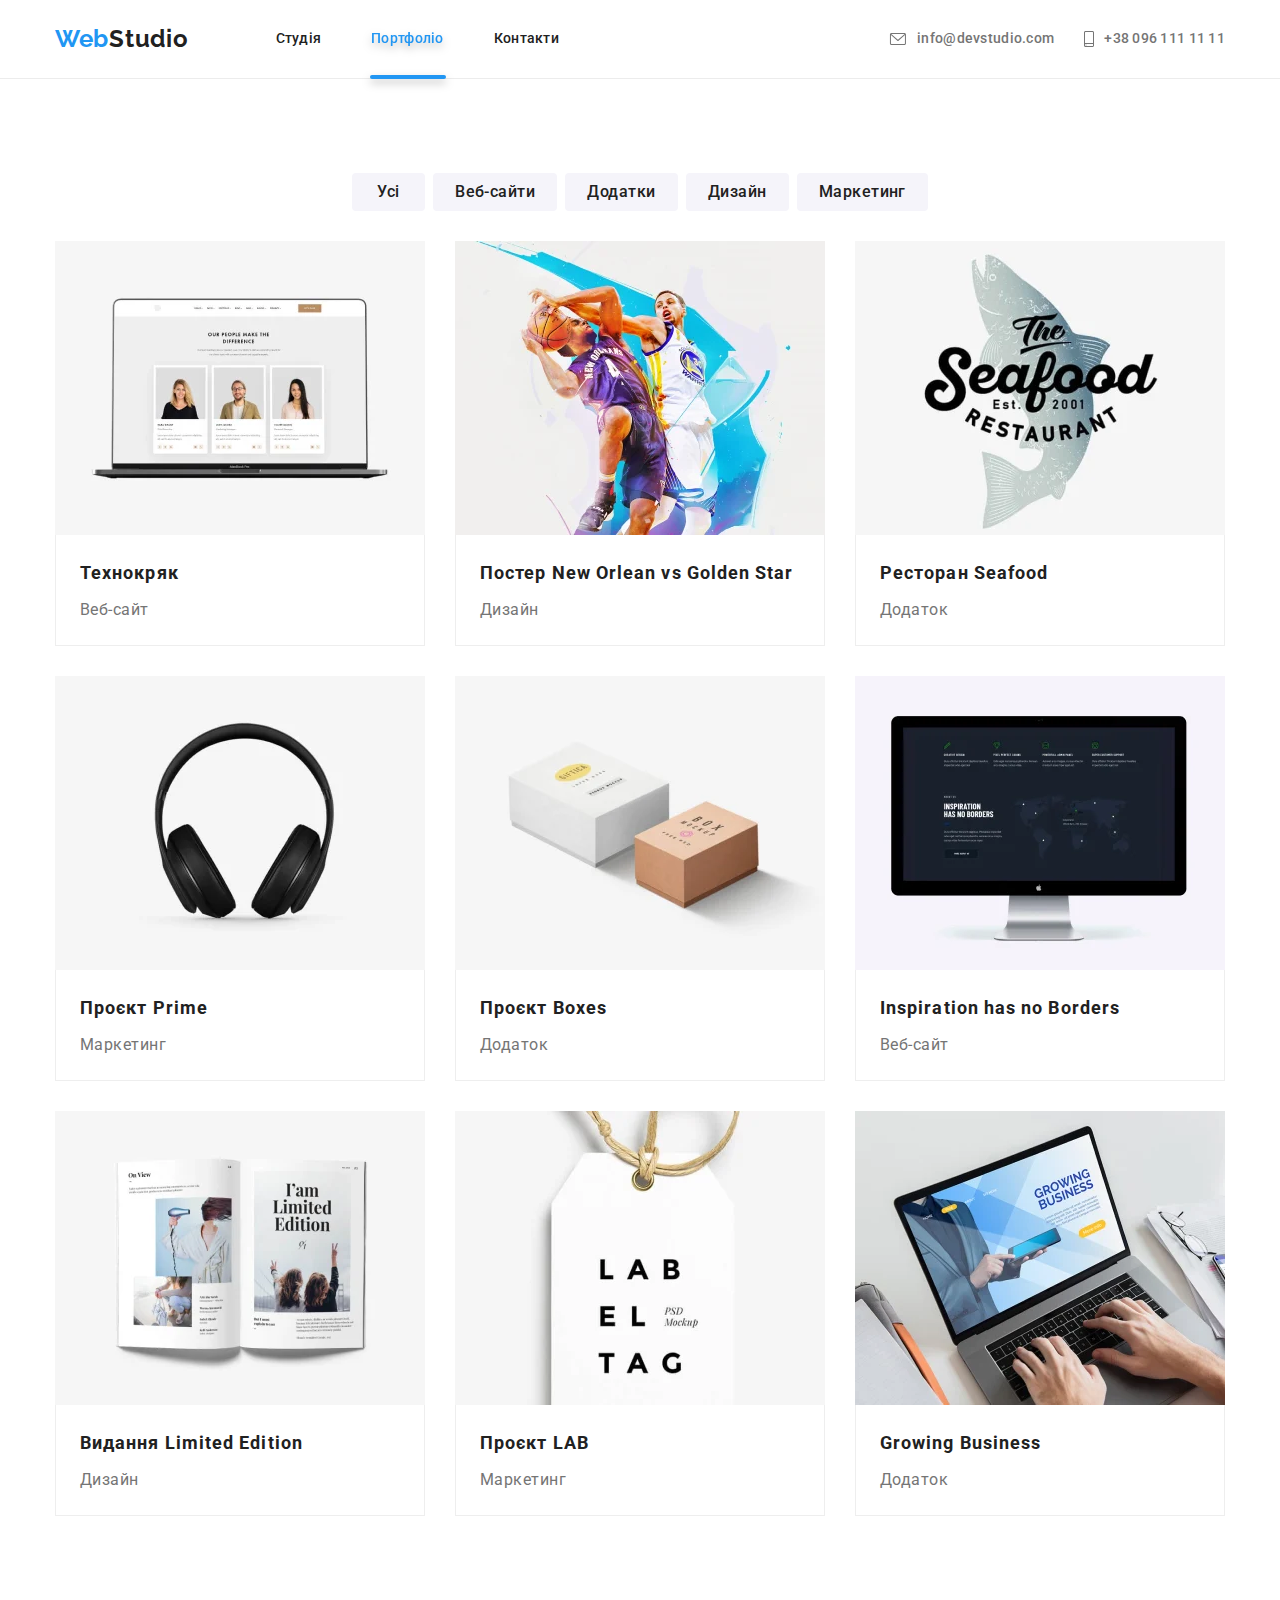
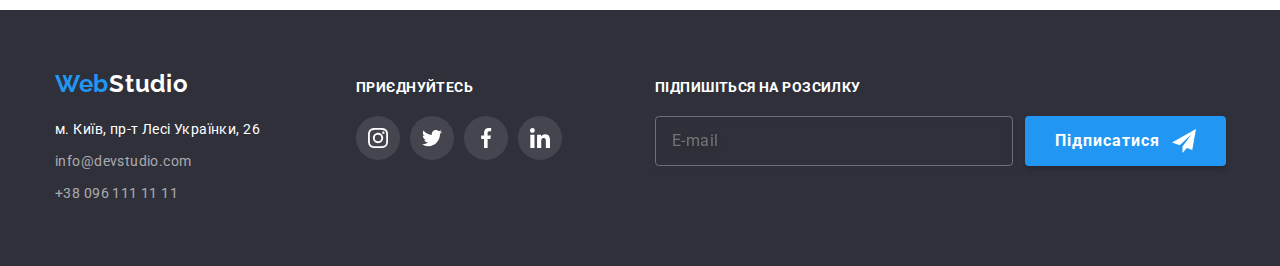
==== commit bdbb3383: "Add foto to portfolio" ====
--- a/portfolio.html
+++ b/portfolio.html
@@ -137,9 +137,24 @@
               <a href="" class="portfolio-link">
                 <div class="working-trump">
                   <img
-                    src="./images/portfolio/img1.jpg"
-                    alt="Ноутбук"
-                    width="370"
+                    srcset="
+                      ./images/portfolio/img-1_450_sm@1x.webp 450w,
+                      ./images/portfolio/img-1_354_md@1x.webp 354w,
+                      ./images/portfolio/img-1_370_lg@1x.webp 370w,
+                      ./images/portfolio/img-1_450_sm@2x.webp 900w,
+                      ./images/portfolio/img-1_354_md@2x.webp 708w,
+                      ./images/portfolio/img-1_370_lg@2x.webp 740w,
+                      ./images/portfolio/img-1_450_sm@1x.jpg  450w,
+                      ./images/portfolio/img-1_354_md@1x.jpg  354w,
+                      ./images/portfolio/img-1_370_lg@1x.jpg  370w,
+                      ./images/portfolio/img-1_450_sm@2x.jpg  900w,
+                      ./images/portfolio/img-1_354_md@2x.jpg  708w,
+                      ./images/portfolio/img-1_370_lg@2x.jpg  740w
+                    "
+                    sizes="(min-width: 1200px) 370px, (min-width: 768px) 354px, (min-width: 480px) 450px, 100vw"
+                    src="./images/portfolio/img-1_450_sm@1x.jpg"
+                    alt="Ноутбук"
+                    width="450"
                   />
                   <div class="working-trump-box">
                     <p class="working-trump-text">
@@ -160,9 +175,24 @@
               <a href="" class="portfolio-link">
                 <div class="working-trump">
                   <img
-                    src="./images/portfolio/img2.jpg"
-                    alt="Ноутбук"
-                    width="370"
+                    srcset="
+                      ./images/portfolio/img-2_450_sm@1x.webp 450w,
+                      ./images/portfolio/img-2_354_md@1x.webp 354w,
+                      ./images/portfolio/img-2_370_lg@1x.webp 370w,
+                      ./images/portfolio/img-2_450_sm@2x.webp 900w,
+                      ./images/portfolio/img-2_354_md@2x.webp 708w,
+                      ./images/portfolio/img-2_370_lg@2x.webp 740w,
+                      ./images/portfolio/img-2_450_sm@1x.jpg  450w,
+                      ./images/portfolio/img-2_354_md@1x.jpg  354w,
+                      ./images/portfolio/img-2_370_lg@1x.jpg  370w,
+                      ./images/portfolio/img-2_450_sm@2x.jpg  900w,
+                      ./images/portfolio/img-2_354_md@2x.jpg  708w,
+                      ./images/portfolio/img-2_370_lg@2x.jpg  740w
+                    "
+                    sizes="(min-width: 1200px) 370px, (min-width: 768px) 354px, (min-width: 480px) 450px, 100vw"
+                    src="./images/portfolio/img-2_450_sm@1x.jpg"
+                    alt="Ноутбук"
+                    width="450"
                   />
                   <div class="working-trump-box">
                     <p class="working-trump-text">
@@ -185,9 +215,24 @@
               <a href="" class="portfolio-link">
                 <div class="working-trump">
                   <img
-                    src="./images/portfolio/img3.jpg"
-                    alt="Ноутбук"
-                    width="370"
+                    srcset="
+                      ./images/portfolio/img-3_450_sm@1x.webp 450w,
+                      ./images/portfolio/img-3_354_md@1x.webp 354w,
+                      ./images/portfolio/img-3_370_lg@1x.webp 370w,
+                      ./images/portfolio/img-3_450_sm@2x.webp 900w,
+                      ./images/portfolio/img-3_354_md@2x.webp 708w,
+                      ./images/portfolio/img-3_370_lg@2x.webp 740w,
+                      ./images/portfolio/img-3_450_sm@1x.jpg  450w,
+                      ./images/portfolio/img-3_354_md@1x.jpg  354w,
+                      ./images/portfolio/img-3_370_lg@1x.jpg  370w,
+                      ./images/portfolio/img-3_450_sm@2x.jpg  900w,
+                      ./images/portfolio/img-3_354_md@2x.jpg  708w,
+                      ./images/portfolio/img-3_370_lg@2x.jpg  740w
+                    "
+                    sizes="(min-width: 1200px) 370px, (min-width: 768px) 354px, (min-width: 480px) 450px, 100vw"
+                    src="./images/portfolio/img-3_450_sm@1x.jpg"
+                    alt="Ноутбук"
+                    width="450"
                   />
                   <div class="working-trump-box">
                     <p class="working-trump-text">
@@ -208,9 +253,24 @@
               <a href="" class="portfolio-link">
                 <div class="working-trump">
                   <img
-                    src="./images/portfolio/img4.jpg"
-                    alt="Ноутбук"
-                    width="370"
+                    srcset="
+                      ./images/portfolio/img-4_450_sm@1x.webp 450w,
+                      ./images/portfolio/img-4_354_md@1x.webp 354w,
+                      ./images/portfolio/img-4_370_lg@1x.webp 370w,
+                      ./images/portfolio/img-4_450_sm@2x.webp 900w,
+                      ./images/portfolio/img-4_354_md@2x.webp 708w,
+                      ./images/portfolio/img-4_370_lg@2x.webp 740w,
+                      ./images/portfolio/img-4_450_sm@1x.jpg  450w,
+                      ./images/portfolio/img-4_354_md@1x.jpg  354w,
+                      ./images/portfolio/img-4_370_lg@1x.jpg  370w,
+                      ./images/portfolio/img-4_450_sm@2x.jpg  900w,
+                      ./images/portfolio/img-4_354_md@2x.jpg  708w,
+                      ./images/portfolio/img-4_370_lg@2x.jpg  740w
+                    "
+                    sizes="(min-width: 1200px) 370px, (min-width: 768px) 354px, (min-width: 480px) 450px, 100vw"
+                    src="./images/portfolio/img-4_450_sm@1x.jpg"
+                    alt="Ноутбук"
+                    width="450"
                   />
                   <div class="working-trump-box">
                     <p class="working-trump-text">
@@ -231,9 +291,24 @@
               <a href="" class="portfolio-link">
                 <div class="working-trump">
                   <img
-                    src="./images/portfolio/img5.jpg"
-                    alt="Ноутбук"
-                    width="370"
+                    srcset="
+                      ./images/portfolio/img-5_450_sm@1x.webp 450w,
+                      ./images/portfolio/img-5_354_md@1x.webp 354w,
+                      ./images/portfolio/img-5_370_lg@1x.webp 370w,
+                      ./images/portfolio/img-5_450_sm@2x.webp 900w,
+                      ./images/portfolio/img-5_354_md@2x.webp 708w,
+                      ./images/portfolio/img-5_370_lg@2x.webp 740w,
+                      ./images/portfolio/img-5_450_sm@1x.jpg  450w,
+                      ./images/portfolio/img-5_354_md@1x.jpg  354w,
+                      ./images/portfolio/img-5_370_lg@1x.jpg  370w,
+                      ./images/portfolio/img-5_450_sm@2x.jpg  900w,
+                      ./images/portfolio/img-5_354_md@2x.jpg  708w,
+                      ./images/portfolio/img-5_370_lg@2x.jpg  740w
+                    "
+                    sizes="(min-width: 1200px) 370px, (min-width: 768px) 354px, (min-width: 480px) 450px, 100vw"
+                    src="./images/portfolio/img-5_450_sm@1x.jpg"
+                    alt="Ноутбук"
+                    width="450"
                   />
                   <div class="working-trump-box">
                     <p class="working-trump-text">
@@ -254,9 +329,24 @@
               <a href="" class="portfolio-link">
                 <div class="working-trump">
                   <img
-                    src="./images/portfolio/img6.jpg"
-                    alt="Ноутбук"
-                    width="370"
+                    srcset="
+                      ./images/portfolio/img-6_450_sm@1x.webp 450w,
+                      ./images/portfolio/img-6_354_md@1x.webp 354w,
+                      ./images/portfolio/img-6_370_lg@1x.webp 370w,
+                      ./images/portfolio/img-6_450_sm@2x.webp 900w,
+                      ./images/portfolio/img-6_354_md@2x.webp 708w,
+                      ./images/portfolio/img-6_370_lg@2x.webp 740w,
+                      ./images/portfolio/img-6_450_sm@1x.jpg  450w,
+                      ./images/portfolio/img-6_354_md@1x.jpg  354w,
+                      ./images/portfolio/img-6_370_lg@1x.jpg  370w,
+                      ./images/portfolio/img-6_450_sm@2x.jpg  900w,
+                      ./images/portfolio/img-6_354_md@2x.jpg  708w,
+                      ./images/portfolio/img-6_370_lg@2x.jpg  740w
+                    "
+                    sizes="(min-width: 1200px) 370px, (min-width: 768px) 354px, (min-width: 480px) 450px, 100vw"
+                    src="./images/portfolio/img-6_450_sm@1x.jpg"
+                    alt="Ноутбук"
+                    width="450"
                   />
                   <div class="working-trump-box">
                     <p class="working-trump-text">
@@ -277,9 +367,24 @@
               <a href="" class="portfolio-link">
                 <div class="working-trump">
                   <img
-                    src="./images/portfolio/img7.jpg"
-                    alt="Ноутбук"
-                    width="370"
+                    srcset="
+                      ./images/portfolio/img-7_450_sm@1x.webp 450w,
+                      ./images/portfolio/img-7_354_md@1x.webp 354w,
+                      ./images/portfolio/img-7_370_lg@1x.webp 370w,
+                      ./images/portfolio/img-7_450_sm@2x.webp 900w,
+                      ./images/portfolio/img-7_354_md@2x.webp 708w,
+                      ./images/portfolio/img-7_370_lg@2x.webp 740w,
+                      ./images/portfolio/img-7_450_sm@1x.jpg  450w,
+                      ./images/portfolio/img-7_354_md@1x.jpg  354w,
+                      ./images/portfolio/img-7_370_lg@1x.jpg  370w,
+                      ./images/portfolio/img-7_450_sm@2x.jpg  900w,
+                      ./images/portfolio/img-7_354_md@2x.jpg  708w,
+                      ./images/portfolio/img-7_370_lg@2x.jpg  740w
+                    "
+                    sizes="(min-width: 1200px) 370px, (min-width: 768px) 354px, (min-width: 480px) 450px, 100vw"
+                    src="./images/portfolio/img-7_450_sm@1x.jpg"
+                    alt="Ноутбук"
+                    width="450"
                   />
                   <div class="working-trump-box">
                     <p class="working-trump-text">
@@ -300,9 +405,24 @@
               <a href="" class="portfolio-link">
                 <div class="working-trump">
                   <img
-                    src="./images/portfolio/img8.jpg"
-                    alt="Ноутбук"
-                    width="370"
+                    srcset="
+                      ./images/portfolio/img-8_450_sm@1x.webp 450w,
+                      ./images/portfolio/img-8_354_md@1x.webp 354w,
+                      ./images/portfolio/img-8_370_lg@1x.webp 370w,
+                      ./images/portfolio/img-8_450_sm@2x.webp 900w,
+                      ./images/portfolio/img-8_354_md@2x.webp 708w,
+                      ./images/portfolio/img-8_370_lg@2x.webp 740w,
+                      ./images/portfolio/img-8_450_sm@1x.jpg  450w,
+                      ./images/portfolio/img-8_354_md@1x.jpg  354w,
+                      ./images/portfolio/img-8_370_lg@1x.jpg  370w,
+                      ./images/portfolio/img-8_450_sm@2x.jpg  900w,
+                      ./images/portfolio/img-8_354_md@2x.jpg  708w,
+                      ./images/portfolio/img-8_370_lg@2x.jpg  740w
+                    "
+                    sizes="(min-width: 1200px) 370px, (min-width: 768px) 354px, (min-width: 480px) 450px, 100vw"
+                    src="./images/portfolio/img-8_450_sm@1x.jpg"
+                    alt="Ноутбук"
+                    width="450"
                   />
                   <div class="working-trump-box">
                     <p class="working-trump-text">
@@ -323,9 +443,24 @@
               <a href="" class="portfolio-link">
                 <div class="working-trump">
                   <img
-                    src="./images/portfolio/img9.jpg"
-                    alt="Ноутбук"
-                    width="370"
+                    srcset="
+                      ./images/portfolio/img-9_450_sm@1x.webp 450w,
+                      ./images/portfolio/img-9_354_md@1x.webp 354w,
+                      ./images/portfolio/img-9_370_lg@1x.webp 370w,
+                      ./images/portfolio/img-9_450_sm@2x.webp 900w,
+                      ./images/portfolio/img-9_354_md@2x.webp 708w,
+                      ./images/portfolio/img-9_370_lg@2x.webp 740w,
+                      ./images/portfolio/img-9_450_sm@1x.jpg  450w,
+                      ./images/portfolio/img-9_354_md@1x.jpg  354w,
+                      ./images/portfolio/img-9_370_lg@1x.jpg  370w,
+                      ./images/portfolio/img-9_450_sm@2x.jpg  900w,
+                      ./images/portfolio/img-9_354_md@2x.jpg  708w,
+                      ./images/portfolio/img-9_370_lg@2x.jpg  740w
+                    "
+                    sizes="(min-width: 1200px) 370px, (min-width: 768px) 354px, (min-width: 480px) 450px, 100vw"
+                    src="./images/portfolio/img-9_450_sm@1x.jpg"
+                    alt="Ноутбук"
+                    width="450"
                   />
                   <div class="working-trump-box">
                     <p class="working-trump-text">
--- a/css/main.min.css
+++ b/css/main.min.css
@@ -1 +1 @@
-html{box-sizing:border-box}*,*::before,*::after{box-sizing:inherit}html{-moz-tab-size:4;-o-tab-size:4;tab-size:4}html{line-height:1.15;-webkit-text-size-adjust:100%}body{margin:0}body{font-family:system-ui,-apple-system,"Segoe UI",Roboto,Helvetica,Arial,sans-serif,"Apple Color Emoji","Segoe UI Emoji"}hr{height:0;color:inherit}abbr[title]{-webkit-text-decoration:underline dotted;text-decoration:underline dotted}b,strong{font-weight:bolder}code,kbd,pre,samp{font-family:ui-monospace,SFMono-Regular,Consolas,"Liberation Mono",Menlo,monospace;font-size:1em}small{font-size:80%}sub,sup{font-size:75%;line-height:0;position:relative;vertical-align:baseline}sub{bottom:-0.25em}sup{top:-0.5em}table{text-indent:0;border-color:inherit}button,input,optgroup,select,textarea{font-family:inherit;font-size:100%;line-height:1.15;margin:0}button,select{text-transform:none}[type=button],[type=reset],[type=submit],button{-webkit-appearance:button}::-moz-focus-inner{border-style:none;padding:0}:-moz-focusring{outline:1px dotted ButtonText}:-moz-ui-invalid{box-shadow:none}legend{padding:0}progress{vertical-align:baseline}::-webkit-inner-spin-button,::-webkit-outer-spin-button{height:auto}[type=search]{-webkit-appearance:textfield;outline-offset:-2px}::-webkit-search-decoration{-webkit-appearance:none}::-webkit-file-upload-button{-webkit-appearance:button;font:inherit}summary{display:list-item}h1,h2,h3,h4,h5,h6,p{margin:0;padding:0}ul,ol{list-style:none;margin:0;padding:0}a{text-decoration:none;color:currentColor;font-style:normal}button{cursor:pointer}img{display:block}img{max-width:100%;height:auto;-o-object-fit:cover;object-fit:cover;-o-object-position:center;object-position:center}body{font-family:"Roboto";background-color:#fff}.conteiner{margin-left:auto;margin-right:auto;padding-left:15px;padding-right:15px}@media screen and (min-width: 480px){.conteiner{width:480px}}@media screen and (min-width: 768px){.conteiner{width:768px}}@media screen and (min-width: 1200px){.conteiner{width:1200px}}.section{padding-top:60px;padding-bottom:60px}@media screen and (min-width: 1200px){.section{padding-top:94px;padding-bottom:94px}}.visually-hidden{position:absolute;width:1px;height:1px;margin:-1px;border:0;padding:0;white-space:nowrap;-webkit-clip-path:inset(100%);clip-path:inset(100%);clip:rect(0 0 0 0);overflow:hidden}.section__title{margin-bottom:30px;font-weight:700;font-size:36px;line-height:42px;text-align:center;letter-spacing:.03em;color:#212121}.logo{font-family:"Raleway";font-style:normal;font-weight:700;font-size:24px;line-height:1.16;letter-spacing:.03em}.logo__start{color:#2196f3}.logo__end{color:#212121}.logo__end.logo__end--footer{color:#fff}header{border-bottom:1px solid #ececec}.header{display:flex;justify-content:space-between;align-items:center;padding-top:10px;padding-bottom:10px;background-color:#fff;font-weight:500;font-size:14px;line-height:1.14;letter-spacing:.02em}@media screen and (min-width: 768px){.header{padding-top:21px;padding-bottom:21px}}@media screen and (min-width: 1200px){.header{padding-top:25px;padding-bottom:25px}}.menu-contacts__box{display:none}@media screen and (min-width: 768px){.menu-contacts__box{display:flex;margin-left:87px;justify-content:space-between;align-items:center;width:100%}}.menu-btn.menu-btn--close{position:fixed;top:10px;right:15px}@media screen and (max-width: 767px){.menu-contacts__box.is-open{position:fixed;top:0;left:0;display:flex;flex-direction:column;width:100%;height:100%;padding:48px 40px 48px 40px;background-color:#fff;z-index:999;overflow-y:scroll}}@media screen and (max-width: 767px){nav{margin-bottom:auto}}.nav{display:flex;gap:50px}@media screen and (max-width: 767px){.nav{flex-direction:column}}.nav__link{position:relative;padding-top:20px;padding-bottom:20px;text-decoration:none;color:#212121;filter:none;transition:filter 250ms cubic-bezier(0.4, 0, 0.2, 1),color 250ms cubic-bezier(0.4, 0, 0.2, 1)}@media screen and (max-width: 767px){.nav__link{font-weight:500;font-size:40px;line-height:47px;letter-spacing:.02em;color:#212121}}.nav__link:hover,.nav__link:focus,.nav__link.nav__link--active{filter:drop-shadow(0px 4px 4px rgba(0, 0, 0, 0.25));color:#2196f3;transition:filter 250ms cubic-bezier(0.4, 0, 0.2, 1),color 250ms cubic-bezier(0.4, 0, 0.2, 1)}.nav__link.nav__link--active::before{position:absolute;display:inline-block;content:"";width:105%;height:4px;left:-1px;top:67px;background:#2196f3;border-radius:2px}@media screen and (min-width: 1200px){.nav__link.nav__link--active::before{top:60px}}.contacts__icons{fill:currentColor;margin-right:10px;color:#757575;transition:fill 250ms cubic-bezier(0.4, 0, 0.2, 1)}.contacts__link:hover .contacts__icons,.contacts__link:focus .contacts__icons{fill:#2196f3;transition:fill 250ms cubic-bezier(0.4, 0, 0.2, 1)}@media screen and (max-width: 767px){.contacts__icons{display:none}}@media screen and (max-width: 767px){.contacts>a[href="tel:+380961111111"]{font-weight:500;font-size:34px;line-height:1.18;letter-spacing:.02em;color:#2196f3}}@media screen and (max-width: 767px){.contacts>a[href="mailto:info@devstudio.com"]{font-weight:500;font-size:24px;line-height:1.17;letter-spacing:.02em;color:#757575}}.contacts__link{display:flex;align-items:center;color:#757575;text-decoration:none;transition:color 250ms cubic-bezier(0.4, 0, 0.2, 1)}.contacts__link:hover,.contacts__link:focus{color:#2196f3;transition:color 250ms cubic-bezier(0.4, 0, 0.2, 1)}.contacts{display:flex;flex-direction:column;gap:10px}@media screen and (max-width: 767px){.contacts{flex-direction:column-reverse;margin-bottom:64px}}@media screen and (min-width: 1200px){.contacts{flex-direction:row;gap:30px}}.menu-btn{display:flex;padding:0;margin:0;background-color:rgba(0,0,0,0);border:0}@media screen and (min-width: 768px){.menu-btn{display:none}}@media screen and (min-width: 768px){.social-header{display:none}}.social-list{display:flex;flex-wrap:wrap;gap:20px;font-weight:500;font-size:18px;line-height:1.22;letter-spacing:.02em;color:#2196f3}@media screen and (min-width: 768px){.social-list{display:none}}.social-link__header{position:relative}.social-link__header:not(:last-child) a::after{content:"";position:absolute;top:0px;right:-11px;border-left:1px solid rgba(33,33,33,.2);width:0px;height:22px}.conteiner.bg-hero{display:flex;align-items:center;flex-direction:column;padding-left:60px;padding-right:60px}.hero.section{max-width:480px;margin-left:auto;margin-right:auto;padding-top:118px;padding-bottom:118px;background-size:cover;background-repeat:no-repeat;background-position:center;background-color:#2f303a;background-image:linear-gradient(rgba(47, 48, 58, 0.4), rgba(47, 48, 58, 0.4)),url(../images/hero/img_sm@1x.jpg)}@media(min-device-pixel-ratio: 2),(-webkit-min-device-pixel-ratio: 2),(min-resolution: 192dpi),(min-resolution: 2dppx){.hero.section{background-image:linear-gradient(rgba(47, 48, 58, 0.4), rgba(47, 48, 58, 0.4)),url(../images/hero/img_sm@2x.jpg)}}@media screen and (min-width: 768px){.hero.section{max-width:768px;background-image:linear-gradient(rgba(47, 48, 58, 0.4), rgba(47, 48, 58, 0.4)),url(../images/hero/img_md@1x.jpg)}}@media screen and (min-width: 768px)and (min-device-pixel-ratio: 2),screen and (min-width: 768px)and (-webkit-min-device-pixel-ratio: 2),screen and (min-width: 768px)and (min-resolution: 192dpi),screen and (min-width: 768px)and (min-resolution: 2dppx){.hero.section{background-image:linear-gradient(rgba(47, 48, 58, 0.4), rgba(47, 48, 58, 0.4)),url(../images/hero/img_md@2x.jpg)}}@media screen and (min-width: 1200px){.hero.section{max-width:1600px;background-image:linear-gradient(rgba(47, 48, 58, 0.4), rgba(47, 48, 58, 0.4)),url(../images/hero/img_lg@1x.jpg)}}@media screen and (min-width: 1200px)and (min-device-pixel-ratio: 2),screen and (min-width: 1200px)and (-webkit-min-device-pixel-ratio: 2),screen and (min-width: 1200px)and (min-resolution: 192dpi),screen and (min-width: 1200px)and (min-resolution: 2dppx){.hero.section{background-image:linear-gradient(rgba(47, 48, 58, 0.4), rgba(47, 48, 58, 0.4)),url(../images/hero/img_lg@2x.jpg)}}.hero h1{margin-bottom:30px;max-width:360px;font-weight:900;font-size:26px;line-height:1.62;text-align:center;letter-spacing:.06em;text-transform:uppercase;color:#fff}@media screen and (min-width: 1200px){.hero h1{max-width:696px;font-size:44px;line-height:1.36}}.hero-button{display:block;padding:10px 24px;margin-left:auto;margin-right:auto;background:#2196f3;box-shadow:0px 4px 4px rgba(0,0,0,.15);border-radius:4px;border:0;font-weight:700;font-size:16px;line-height:1.88;letter-spacing:.06em;color:#fff}.features-list{display:flex;flex-wrap:wrap;gap:30px}@media screen and (min-width: 1200px){.features.section{padding-bottom:0}}.features-list>li{width:100%}@media screen and (min-width: 768px){.features-list>li{width:calc((100% - 30px)/2)}}@media screen and (min-width: 1200px){.features-list>li{width:calc((100% - 90px)/4)}}.features-icon{display:flex;justify-content:center;align-items:center;margin-bottom:30px;height:120px;background:#f5f4fa;border-radius:4px}.features-title{margin-bottom:10px;font-weight:700;font-size:14px;line-height:16px;text-align:center;letter-spacing:.03em;text-transform:uppercase;color:#212121}@media screen and (min-width: 768px){.features-title{text-align:left}}.features-text{font-weight:400;font-size:14px;line-height:1.71;letter-spacing:.03em;color:#757575}.about{display:none;background:var(--header-beckground-color)}@media screen and (min-width: 1200px){.about{display:block}}.box.about-list{display:inline-flex}.about-list{position:relative;margin-right:30px;list-style-type:none}.about-tumb{position:absolute;display:flex;justify-content:center;align-items:center;width:100%;height:70px;left:0;bottom:0;background:rgba(47,48,58,.8)}.about-tumb-text{font-family:"Roboto";font-style:normal;font-weight:700;font-size:14px;line-height:1.14;letter-spacing:.03em;text-transform:uppercase;color:#fff}.about-list:last-child{margin-right:0}.about-titel{margin-bottom:50px;color:var(--titel-text-color);font-weight:700;font-size:36px;line-height:1.17;text-align:center;letter-spacing:.03em}.team{background-color:#f5f4fa}.team__box{display:flex;flex-wrap:wrap;gap:30px}.team__list{display:flex;flex-direction:column;align-items:center;padding-bottom:24px;width:100%;background:#fff;box-shadow:0px 1px 3px rgba(0,0,0,.12),0px 1px 1px rgba(0,0,0,.14),0px 2px 1px rgba(0,0,0,.2);border-radius:0px 0px 4px 4px}@media screen and (min-width: 768px){.team__list{width:calc((100% - 30px)/2)}}@media screen and (min-width: 1200px){.team__list{width:calc((100% - 90px)/4)}}.team__list>picture{width:100%;margin-bottom:30px;-o-object-fit:cover;object-fit:cover}.team__name{margin-bottom:10px;font-weight:500;font-size:16px;line-height:1.19;text-align:center;letter-spacing:.03em;color:#212121}.team__text{margin-bottom:16px;font-weight:400;font-size:16px;line-height:1.19;text-align:center;letter-spacing:.03em;color:#757575}.social-link__box{display:flex;gap:10px}.social-link__link{display:flex;justify-content:center;align-items:center;width:44px;height:44px;border-radius:50%;background-color:inherit;transition:fill 250ms cubic-bezier(0.4, 0, 0.2, 1),background-color 250ms cubic-bezier(0.4, 0, 0.2, 1)}.social-link__link:hover,.social-link__link:focus{fill:#fff;background-color:#2196f3;transition:fill 250ms cubic-bezier(0.4, 0, 0.2, 1),background-color 250ms cubic-bezier(0.4, 0, 0.2, 1)}.social-link__link--light{fill:#afb1b8}.social-link__link--dark{fill:#fff;background-color:rgba(255,255,255,.1)}.social-link__icons{width:20px;height:20px}@media screen and (max-width: 767.98px){.section.clients{padding-bottom:41px}}.clients__box{display:flex;flex-wrap:wrap;gap:30px}.clients__box>li{width:calc((100% - 30px)/2)}@media screen and (min-width: 768px){.clients__box>li{width:calc((100% - 60px)/3)}}@media screen and (min-width: 1200px){.clients__box>li{width:calc((100% - 150px)/6)}}.clients__link{display:flex;justify-content:center;align-items:center;padding-bottom:16px;padding-top:16px;fill:#afb1b8;border:1px solid #afb1b8;border-radius:4px;transition:fill 250ms cubic-bezier(0.4, 0, 0.2, 1),border 250ms cubic-bezier(0.4, 0, 0.2, 1)}.clients__link:hover,.clients__link:focus{fill:#2196f3;border:1px solid #2196f3;transition:fill 250ms cubic-bezier(0.4, 0, 0.2, 1),border 250ms cubic-bezier(0.4, 0, 0.2, 1)}.clients-icon{width:106px;height:60px}footer{background-color:#2f303a}.footer.section{padding-top:60px;padding-bottom:60px}.footer.conteiner{display:flex;flex-direction:column;gap:60px}@media screen and (min-width: 768px){.footer.conteiner{flex-direction:row;flex-wrap:wrap;justify-content:space-around;align-items:baseline}}@media screen and (min-width: 1200px){.footer.conteiner{flex-direction:row;flex-wrap:nowrap;justify-content:flex-start;align-items:baseline;gap:0px}}.footer .logo{margin-bottom:20px}.logo-address{display:flex;flex-direction:column;align-items:center}@media screen and (min-width: 1200px){.logo-address{margin-right:70px;align-items:start}}.address{display:flex;flex-direction:column;align-items:center;gap:8px}@media screen and (min-width: 1200px){.address>li{width:231px}}.address__link{font-weight:400;font-size:14px;line-height:1.71;text-align:center;letter-spacing:.03em;color:#fff;transition:color 250ms cubic-bezier(0.4, 0, 0.2, 1)}.address__link:hover,.address__link:focus{color:#2196f3;transition:color 250ms cubic-bezier(0.4, 0, 0.2, 1)}.address__link--mail-tel{color:rgba(255,255,255,.6)}.invite{display:flex;flex-direction:column;align-items:center}@media screen and (min-width: 1200px){.invite{align-items:flex-start}}.invite__title{margin-bottom:20px;font-weight:700;font-size:14px;line-height:1.14;text-align:center;letter-spacing:.03em;text-transform:uppercase;color:#fff}@media screen and (min-width: 480px)and (max-width: 1199px){.subscribe{width:450px}}@media screen and (min-width: 1200px){.subscribe{margin-left:auto}}.subscribe-form{display:flex;flex-direction:column;align-items:center;gap:20px}@media screen and (max-width: 1199px){.subscribe-form{max-width:450px}}@media screen and (min-width: 1200px){.subscribe-form{width:570px;flex-direction:row;gap:12px;align-items:flex-end}}.email-sub{width:100%}.email-subscribe{display:flex;flex-direction:column;width:100%;font-weight:700;font-size:14px;line-height:1.14;text-align:center;letter-spacing:.03em;text-transform:uppercase;color:#fff}@media screen and (min-width: 1200px){.email-subscribe{display:inline}}.email-subscribe__title{margin-bottom:20px;display:inline-block}.email-subscribe__input{max-width:450px;padding:15px 16px;font-weight:400;font-size:16px;line-height:1.25x;letter-spacing:.03em;color:#fff;background-color:rgba(0,0,0,0);border:1px solid rgba(255,255,255,.3);filter:drop-shadow(0px 4px 4px rgba(0, 0, 0, 0.15));border-radius:4px;transition:border 250ms cubic-bezier(0.4, 0, 0.2, 1)}.email-subscribe__input ::-moz-placeholder{color:rgba(255,255,255,.6)}.email-subscribe__input :-ms-input-placeholder{color:rgba(255,255,255,.6)}.email-subscribe__input ::placeholder{color:rgba(255,255,255,.6)}.email-subscribe__input:hover,.email-subscribe__input:focus{border:1px solid #2196f3;outline:none;transition:border 250ms cubic-bezier(0.4, 0, 0.2, 1)}@media screen and (min-width: 1200px){.email-subscribe__input{width:358px}}.footer-button{display:flex;align-items:center;justify-content:center;gap:12px;padding:10px 30px;font-weight:700;font-size:16px;line-height:1.88;letter-spacing:.06em;color:#fff;background-color:#2196f3;box-shadow:0px 4px 4px rgba(0,0,0,.15);border-radius:4px;border:0}.box-filters{display:flex;flex-wrap:wrap;gap:15px 8px;margin-bottom:40px}@media screen and (max-width: 767px){.box-filters>li:nth-child(3){margin-right:15px}}@media screen and (min-width: 768px){.box-filters{flex-wrap:nowrap;justify-content:center;gap:0px 8px;margin-bottom:30px}}.filters{display:flex;align-items:center;justify-content:center;outline:4 px solid tomato;min-width:73px;padding:6px 22px;background:#f5f4fa;border-radius:4px;border:0;font-weight:500;font-size:16px;line-height:1.62;letter-spacing:.03em;color:#212121;transition:background 250ms cubic-bezier(0.4, 0, 0.2, 1),color 250ms cubic-bezier(0.4, 0, 0.2, 1),box-shadow 250ms cubic-bezier(0.4, 0, 0.2, 1)}.filters:hover,.filters:focus{background:#2196f3;color:#fff;box-shadow:0px 3px 1px rgba(0,0,0,.1),0px 1px 2px rgba(0,0,0,.08),0px 2px 2px rgba(0,0,0,.12);border-radius:4px;transition:background 250ms cubic-bezier(0.4, 0, 0.2, 1),color 250ms cubic-bezier(0.4, 0, 0.2, 1),box-shadow 250ms cubic-bezier(0.4, 0, 0.2, 1)}.box-working{display:flex;flex-wrap:wrap;gap:30px}.portfolio-list{width:100%;box-shadow:none;transition:box-shadow 250ms cubic-bezier(0.4, 0, 0.2, 1)}@media screen and (min-width: 768px){.portfolio-list{width:calc((100% - 30px)/2)}}@media screen and (min-width: 1200px){.portfolio-list{width:calc((100% - 60px)/3)}}.portfolio-list:hover,.portfolio-list:focus{box-shadow:0px 1px 1px rgba(0,0,0,.12),0px 4px 4px rgba(0,0,0,.06),1px 4px 6px rgba(0,0,0,.16);transition:box-shadow 250ms cubic-bezier(0.4, 0, 0.2, 1)}.working-trump{position:relative;overflow:hidden;width:100%}.working-trump-box{position:absolute;display:flex;align-items:center;justify-content:center;top:0;right:0;width:100%;height:100%;transform:translateY(101%);transition:transform 250ms cubic-bezier(0.4, 0, 0.2, 1);background-color:rgba(33,150,243,.9)}.portfolio-link:hover .working-trump-box,.portfolio-link:focus .working-trump-box{transform:translateY(0);transition:transform 250ms cubic-bezier(0.4, 0, 0.2, 1)}.portfolio-link{height:100%}.working-trump>img{width:100%}.working-trump-text{display:inline-block;margin-top:auto;margin-bottom:auto;width:calc(100% - 48px);font-weight:400;font-size:18px;line-height:1.56;letter-spacing:.03em;color:#fff}.person{padding:20px 24px;border-left:1px solid #eee;border-right:1px solid #eee;border-bottom:1px solid #eee}.working-title{margin-bottom:4px;font-weight:700;font-size:18px;line-height:2;letter-spacing:.06em;color:#212121}.working-text{font-weight:400;font-size:16px;line-height:1.88;letter-spacing:.03em;color:#757575}.backdrop{position:fixed;top:0;left:0;width:100%;height:100%;padding:15px;opacity:1;overflow-y:scroll;background-color:rgba(0,0,0,.2);transition:opacity 250ms cubic-bezier(0.4, 0, 0.2, 1)}.backdrop.is-hidden{opacity:0;pointer-events:none;transition:opacity 250ms cubic-bezier(0.4, 0, 0.2, 1)}.modal{position:relative;padding:40px;left:50%;transform:translateX(-50%);width:100%;background:#fff;box-shadow:0px 1px 3px rgba(0,0,0,.12),0px 1px 1px rgba(0,0,0,.14),0px 2px 1px rgba(0,0,0,.2);border-radius:4px}@media screen and (min-width: 480px)and (min-height: 609px){.modal{position:absolute;top:50%;left:50%;transform:translate(-50%, -50%);width:450px}}@media screen and (max-width: 1199px){.modal{max-width:450px}}@media screen and (min-width: 1200px){.modal{width:528px}}.btn-exit-modal{position:absolute;top:8px;right:8px;display:flex;align-items:center;justify-content:center;width:30px;height:30px;border:1px solid rgba(0,0,0,.1);border-radius:50%;background-color:#fff;fill:#000;transition:fill 250ms cubic-bezier(0.4, 0, 0.2, 1)}.btn-exit-modal:hover,.btn-exit-modal:focus{fill:#2196f3;transition:fill 250ms cubic-bezier(0.4, 0, 0.2, 1)}.modal-form{display:flex;flex-direction:column}.modal-form>b{font-weight:700;font-size:20px;line-height:1.5;text-align:center;letter-spacing:.03em;color:#212121}.form-box{position:relative;display:flex;flex-direction:column;gap:4px;outline:none;margin-bottom:10px;font-weight:400;font-size:12px;line-height:1.17;letter-spacing:.01em;color:#757575}.modal-input{width:100%;padding-top:12px;padding-right:12px;padding-bottom:12px;padding-left:42px;outline:none;border:1px solid rgba(33,33,33,.2);border-radius:4px;transition:border 250ms cubic-bezier(0.4, 0, 0.2, 1)}.modal-input:hover,.modal-input:focus{border:1px solid #2196f3;transition:border 250ms cubic-bezier(0.4, 0, 0.2, 1)}.form-icon{position:absolute;top:50%;left:12px;fill:#212121;transition:fill 250ms cubic-bezier(0.4, 0, 0.2, 1)}.form-box:hover .form-icon,.form-box:focus-within .form-icon{fill:#2196f3;transition:fill 250ms cubic-bezier(0.4, 0, 0.2, 1)}.form-box.comment{margin-bottom:20px}#comment{padding:12px;outline:none;height:120px;resize:none;border:1px solid rgba(33,33,33,.2);border-radius:4px;transition:border 250ms cubic-bezier(0.4, 0, 0.2, 1)}#comment:hover,#comment:focus{border:1px solid #2196f3;transition:border 250ms cubic-bezier(0.4, 0, 0.2, 1)}.agreement-box{position:relative;display:flex;margin-bottom:30px;font-weight:400;font-size:12px;line-height:1.17;letter-spacing:.03em;color:#757575}@media screen and (min-width: 1200px){.agreement-box{font-size:14px;line-height:1.71;justify-content:center}}.agreement-box a{color:#2196f3;-webkit-text-decoration-line:underline;text-decoration-line:underline}.checkbox-agree{opacity:0;margin-right:8px}.agree-icon{position:absolute;width:16px;height:15px;top:0px;left:0px;background-image:url(../images/sdascsadcfasfcsac.svg)}.checkbox-agree:checked+.agree-icon{background-image:url(../images/icon-check.svg)}@media screen and (min-width: 1200px){.agree-icon{top:3px;left:22px}}.modal-button{padding:10px 24px;min-width:200px;margin-left:auto;margin-right:auto;background:#2196f3;box-shadow:0px 4px 4px rgba(0,0,0,.15);border-radius:4px;border:none;font-weight:700;font-size:16px;line-height:1.88;letter-spacing:.06em;color:#fff}/*# sourceMappingURL=main.min.css.map */+html{box-sizing:border-box}*,*::before,*::after{box-sizing:inherit}html{-moz-tab-size:4;-o-tab-size:4;tab-size:4}html{line-height:1.15;-webkit-text-size-adjust:100%}body{margin:0}body{font-family:system-ui,-apple-system,"Segoe UI",Roboto,Helvetica,Arial,sans-serif,"Apple Color Emoji","Segoe UI Emoji"}hr{height:0;color:inherit}abbr[title]{-webkit-text-decoration:underline dotted;text-decoration:underline dotted}b,strong{font-weight:bolder}code,kbd,pre,samp{font-family:ui-monospace,SFMono-Regular,Consolas,"Liberation Mono",Menlo,monospace;font-size:1em}small{font-size:80%}sub,sup{font-size:75%;line-height:0;position:relative;vertical-align:baseline}sub{bottom:-0.25em}sup{top:-0.5em}table{text-indent:0;border-color:inherit}button,input,optgroup,select,textarea{font-family:inherit;font-size:100%;line-height:1.15;margin:0}button,select{text-transform:none}[type=button],[type=reset],[type=submit],button{-webkit-appearance:button}::-moz-focus-inner{border-style:none;padding:0}:-moz-focusring{outline:1px dotted ButtonText}:-moz-ui-invalid{box-shadow:none}legend{padding:0}progress{vertical-align:baseline}::-webkit-inner-spin-button,::-webkit-outer-spin-button{height:auto}[type=search]{-webkit-appearance:textfield;outline-offset:-2px}::-webkit-search-decoration{-webkit-appearance:none}::-webkit-file-upload-button{-webkit-appearance:button;font:inherit}summary{display:list-item}h1,h2,h3,h4,h5,h6,p{margin:0;padding:0}ul,ol{list-style:none;margin:0;padding:0}a{text-decoration:none;color:currentColor;font-style:normal}button{cursor:pointer}img{display:block}img{max-width:100%;height:auto;-o-object-fit:cover;object-fit:cover;-o-object-position:center;object-position:center}body{font-family:"Roboto";background-color:#fff}.conteiner{margin-left:auto;margin-right:auto;padding-left:15px;padding-right:15px}@media screen and (min-width: 480px){.conteiner{width:480px}}@media screen and (min-width: 768px){.conteiner{width:768px}}@media screen and (min-width: 1200px){.conteiner{width:1200px}}.section{padding-top:60px;padding-bottom:60px}@media screen and (min-width: 1200px){.section{padding-top:94px;padding-bottom:94px}}.visually-hidden{position:absolute;width:1px;height:1px;margin:-1px;border:0;padding:0;white-space:nowrap;-webkit-clip-path:inset(100%);clip-path:inset(100%);clip:rect(0 0 0 0);overflow:hidden}.section__title{margin-bottom:30px;font-weight:700;font-size:36px;line-height:42px;text-align:center;letter-spacing:.03em;color:#212121}.logo{font-family:"Raleway";font-style:normal;font-weight:700;font-size:24px;line-height:1.16;letter-spacing:.03em}.logo__start{color:#2196f3}.logo__end{color:#212121}.logo__end.logo__end--footer{color:#fff}header{border-bottom:1px solid #ececec}.header{display:flex;justify-content:space-between;align-items:center;padding-top:10px;padding-bottom:10px;background-color:#fff;font-weight:500;font-size:14px;line-height:1.14;letter-spacing:.02em}@media screen and (min-width: 768px){.header{padding-top:21px;padding-bottom:21px}}@media screen and (min-width: 1200px){.header{padding-top:25px;padding-bottom:25px}}.menu-contacts__box{display:none}@media screen and (min-width: 768px){.menu-contacts__box{display:flex;margin-left:87px;justify-content:space-between;align-items:center;width:100%}}.menu-btn.menu-btn--close{position:fixed;top:10px;right:15px}@media screen and (max-width: 767px){.menu-contacts__box.is-open{position:fixed;top:0;left:0;display:flex;flex-direction:column;width:100%;height:100%;padding:48px 40px 48px 40px;background-color:#fff;z-index:999;overflow-y:scroll}}@media screen and (max-width: 767px){nav{margin-bottom:auto}}.nav{display:flex;gap:50px}@media screen and (max-width: 767px){.nav{flex-direction:column}}.nav__link{position:relative;padding-top:20px;padding-bottom:20px;text-decoration:none;color:#212121;filter:none;transition:filter 250ms cubic-bezier(0.4, 0, 0.2, 1),color 250ms cubic-bezier(0.4, 0, 0.2, 1)}@media screen and (max-width: 767px){.nav__link{font-weight:500;font-size:40px;line-height:47px;letter-spacing:.02em;color:#212121}}.nav__link:hover,.nav__link:focus,.nav__link.nav__link--active{filter:drop-shadow(0px 4px 4px rgba(0, 0, 0, 0.25));color:#2196f3;transition:filter 250ms cubic-bezier(0.4, 0, 0.2, 1),color 250ms cubic-bezier(0.4, 0, 0.2, 1)}.nav__link.nav__link--active::before{position:absolute;display:inline-block;content:"";width:105%;height:4px;left:-1px;top:67px;background:#2196f3;border-radius:2px}@media screen and (min-width: 1200px){.nav__link.nav__link--active::before{top:65px}}.contacts__icons{fill:currentColor;margin-right:10px;color:#757575;transition:fill 250ms cubic-bezier(0.4, 0, 0.2, 1)}.contacts__link:hover .contacts__icons,.contacts__link:focus .contacts__icons{fill:#2196f3;transition:fill 250ms cubic-bezier(0.4, 0, 0.2, 1)}@media screen and (max-width: 767px){.contacts__icons{display:none}}@media screen and (max-width: 767px){.contacts a[href="tel:+380961111111"]{font-weight:500;font-size:34px;line-height:1.18;letter-spacing:.02em;color:#2196f3}}@media screen and (max-width: 767px){.contacts a[href="mailto:info@devstudio.com"]{font-weight:500;font-size:24px;line-height:1.17;letter-spacing:.02em;color:#757575}}.contacts__link{display:flex;align-items:center;color:#757575;text-decoration:none;transition:color 250ms cubic-bezier(0.4, 0, 0.2, 1)}.contacts__link:hover,.contacts__link:focus{color:#2196f3;transition:color 250ms cubic-bezier(0.4, 0, 0.2, 1)}.contacts{display:flex;flex-direction:column;gap:10px}@media screen and (max-width: 767px){.contacts{flex-direction:column-reverse;margin-bottom:64px;gap:32px}}@media screen and (min-width: 1200px){.contacts{flex-direction:row;gap:30px}}.menu-btn{display:flex;padding:0;margin:0;background-color:rgba(0,0,0,0);border:0}@media screen and (min-width: 768px){.menu-btn{display:none}}@media screen and (min-width: 768px){.social-header{display:none}}.social-list{display:flex;flex-wrap:wrap;gap:20px;font-weight:500;font-size:18px;line-height:1.22;letter-spacing:.02em;color:#2196f3}@media screen and (min-width: 768px){.social-list{display:none}}.social-link__header{position:relative}.social-link__header:not(:last-child) a::after{content:"";position:absolute;top:0px;right:-11px;border-left:1px solid rgba(33,33,33,.2);width:0px;height:22px}.conteiner.bg-hero{display:flex;align-items:center;flex-direction:column;padding-left:60px;padding-right:60px}.hero.section{max-width:480px;margin-left:auto;margin-right:auto;padding-top:118px;padding-bottom:118px;background-size:cover;background-repeat:no-repeat;background-position:center;background-color:#2f303a;background-image:linear-gradient(rgba(47, 48, 58, 0.4), rgba(47, 48, 58, 0.4)),url(../images/hero/img_sm@1x.jpg)}@media(min-device-pixel-ratio: 2),(-webkit-min-device-pixel-ratio: 2),(min-resolution: 192dpi),(min-resolution: 2dppx){.hero.section{background-image:linear-gradient(rgba(47, 48, 58, 0.4), rgba(47, 48, 58, 0.4)),url(../images/hero/img_sm@2x.jpg)}}@media screen and (min-width: 768px){.hero.section{max-width:768px;background-image:linear-gradient(rgba(47, 48, 58, 0.4), rgba(47, 48, 58, 0.4)),url(../images/hero/img_md@1x.jpg)}}@media screen and (min-width: 768px)and (min-device-pixel-ratio: 2),screen and (min-width: 768px)and (-webkit-min-device-pixel-ratio: 2),screen and (min-width: 768px)and (min-resolution: 192dpi),screen and (min-width: 768px)and (min-resolution: 2dppx){.hero.section{background-image:linear-gradient(rgba(47, 48, 58, 0.4), rgba(47, 48, 58, 0.4)),url(../images/hero/img_md@2x.jpg)}}@media screen and (min-width: 1200px){.hero.section{max-width:1600px;padding-top:200px;padding-bottom:200px;background-image:linear-gradient(rgba(47, 48, 58, 0.4), rgba(47, 48, 58, 0.4)),url(../images/hero/img_lg@1x.jpg)}}@media screen and (min-width: 1200px)and (min-device-pixel-ratio: 2),screen and (min-width: 1200px)and (-webkit-min-device-pixel-ratio: 2),screen and (min-width: 1200px)and (min-resolution: 192dpi),screen and (min-width: 1200px)and (min-resolution: 2dppx){.hero.section{background-image:linear-gradient(rgba(47, 48, 58, 0.4), rgba(47, 48, 58, 0.4)),url(../images/hero/img_lg@2x.jpg)}}.hero h1{margin-bottom:30px;max-width:360px;font-weight:900;font-size:26px;line-height:1.62;text-align:center;letter-spacing:.06em;text-transform:uppercase;color:#fff}@media screen and (min-width: 1200px){.hero h1{max-width:696px;font-size:44px;line-height:1.36}}.hero-button{display:block;padding:10px 24px;margin-left:auto;margin-right:auto;background:#2196f3;box-shadow:0px 4px 4px rgba(0,0,0,.15);border-radius:4px;border:0;font-weight:700;font-size:16px;line-height:1.88;letter-spacing:.06em;color:#fff}.features-list{display:flex;flex-wrap:wrap;gap:30px}@media screen and (min-width: 1200px){.features.section{padding-bottom:0}}.features-list>li{width:100%}@media screen and (min-width: 768px){.features-list>li{width:calc((100% - 30px)/2)}}@media screen and (min-width: 1200px){.features-list>li{width:calc((100% - 90px)/4)}}.features-icon{display:flex;justify-content:center;align-items:center;margin-bottom:30px;height:120px;background:#f5f4fa;border-radius:4px}.features-title{margin-bottom:10px;font-weight:700;font-size:14px;line-height:16px;text-align:center;letter-spacing:.03em;text-transform:uppercase;color:#212121}@media screen and (min-width: 768px){.features-title{text-align:left}}.features-text{font-weight:400;font-size:14px;line-height:1.71;letter-spacing:.03em;color:#757575}.about{display:none;background:var(--header-beckground-color)}@media screen and (min-width: 1200px){.about{display:block}}.box.about-list{display:inline-flex}.about-list{position:relative;margin-right:30px;list-style-type:none}.about-tumb{position:absolute;display:flex;justify-content:center;align-items:center;width:100%;height:70px;left:0;bottom:0;background:rgba(47,48,58,.8)}.about-tumb-text{font-family:"Roboto";font-style:normal;font-weight:700;font-size:14px;line-height:1.14;letter-spacing:.03em;text-transform:uppercase;color:#fff}.about-list:last-child{margin-right:0}.about-titel{margin-bottom:50px;color:var(--titel-text-color);font-weight:700;font-size:36px;line-height:1.17;text-align:center;letter-spacing:.03em}.team{background-color:#f5f4fa}.team__box{display:flex;flex-wrap:wrap;gap:30px}.team__list{display:flex;flex-direction:column;align-items:center;padding-bottom:24px;width:100%;background:#fff;box-shadow:0px 1px 3px rgba(0,0,0,.12),0px 1px 1px rgba(0,0,0,.14),0px 2px 1px rgba(0,0,0,.2);border-radius:0px 0px 4px 4px}@media screen and (min-width: 768px){.team__list{width:calc((100% - 30px)/2)}}@media screen and (min-width: 1200px){.team__list{width:calc((100% - 90px)/4)}}.team__list>picture{width:100%;margin-bottom:30px;-o-object-fit:cover;object-fit:cover}.team__name{margin-bottom:10px;font-weight:500;font-size:16px;line-height:1.19;text-align:center;letter-spacing:.03em;color:#212121}.team__text{margin-bottom:16px;font-weight:400;font-size:16px;line-height:1.19;text-align:center;letter-spacing:.03em;color:#757575}.social-link__box{display:flex;gap:10px}.social-link__link{display:flex;justify-content:center;align-items:center;width:44px;height:44px;border-radius:50%;background-color:inherit;transition:fill 250ms cubic-bezier(0.4, 0, 0.2, 1),background-color 250ms cubic-bezier(0.4, 0, 0.2, 1)}.social-link__link:hover,.social-link__link:focus{fill:#fff;background-color:#2196f3;transition:fill 250ms cubic-bezier(0.4, 0, 0.2, 1),background-color 250ms cubic-bezier(0.4, 0, 0.2, 1)}.social-link__link--light{fill:#afb1b8}.social-link__link--dark{fill:#fff;background-color:rgba(255,255,255,.1)}.social-link__icons{width:20px;height:20px}@media screen and (max-width: 767.98px){.section.clients{padding-bottom:41px}}.clients__box{display:flex;flex-wrap:wrap;gap:30px}.clients__box>li{width:calc((100% - 30px)/2)}@media screen and (min-width: 768px){.clients__box>li{width:calc((100% - 60px)/3)}}@media screen and (min-width: 1200px){.clients__box>li{width:calc((100% - 150px)/6)}}.clients__link{display:flex;justify-content:center;align-items:center;padding-bottom:16px;padding-top:16px;fill:#afb1b8;border:1px solid #afb1b8;border-radius:4px;transition:fill 250ms cubic-bezier(0.4, 0, 0.2, 1),border 250ms cubic-bezier(0.4, 0, 0.2, 1)}.clients__link:hover,.clients__link:focus{fill:#2196f3;border:1px solid #2196f3;transition:fill 250ms cubic-bezier(0.4, 0, 0.2, 1),border 250ms cubic-bezier(0.4, 0, 0.2, 1)}.clients-icon{width:106px;height:60px}footer{background-color:#2f303a}.footer.section{padding-top:60px;padding-bottom:60px}.footer.conteiner{display:flex;flex-direction:column;gap:60px}@media screen and (min-width: 768px){.footer.conteiner{flex-direction:row;flex-wrap:wrap;justify-content:space-around;align-items:baseline}}@media screen and (min-width: 1200px){.footer.conteiner{flex-direction:row;flex-wrap:nowrap;justify-content:flex-start;align-items:baseline;gap:0px}}.footer .logo{margin-bottom:20px}.logo-address{display:flex;flex-direction:column;align-items:center}@media screen and (min-width: 1200px){.logo-address{margin-right:70px;align-items:start}}.address{display:flex;flex-direction:column;align-items:center;gap:8px}@media screen and (min-width: 1200px){.address>li{width:231px}}.address__link{font-weight:400;font-size:14px;line-height:1.71;text-align:center;letter-spacing:.03em;color:#fff;transition:color 250ms cubic-bezier(0.4, 0, 0.2, 1)}.address__link:hover,.address__link:focus{color:#2196f3;transition:color 250ms cubic-bezier(0.4, 0, 0.2, 1)}.address__link--mail-tel{color:rgba(255,255,255,.6)}.invite{display:flex;flex-direction:column;align-items:center}@media screen and (min-width: 1200px){.invite{align-items:flex-start}}.invite__title{margin-bottom:20px;font-weight:700;font-size:14px;line-height:1.14;text-align:center;letter-spacing:.03em;text-transform:uppercase;color:#fff}@media screen and (min-width: 480px)and (max-width: 1199px){.subscribe{width:450px}}@media screen and (min-width: 1200px){.subscribe{margin-left:auto}}.subscribe-form{display:flex;flex-direction:column;align-items:center;gap:20px}@media screen and (max-width: 1199px){.subscribe-form{max-width:450px}}@media screen and (min-width: 1200px){.subscribe-form{width:570px;flex-direction:row;gap:12px;align-items:flex-end}}.email-sub{width:100%}.email-subscribe{display:flex;flex-direction:column;width:100%;font-weight:700;font-size:14px;line-height:1.14;text-align:center;letter-spacing:.03em;text-transform:uppercase;color:#fff}@media screen and (min-width: 1200px){.email-subscribe{display:inline}}.email-subscribe__title{margin-bottom:20px;display:inline-block}.email-subscribe__input{max-width:450px;padding:15px 16px;font-weight:400;font-size:16px;line-height:1.25x;letter-spacing:.03em;color:#fff;background-color:rgba(0,0,0,0);border:1px solid rgba(255,255,255,.3);filter:drop-shadow(0px 4px 4px rgba(0, 0, 0, 0.15));border-radius:4px;transition:border 250ms cubic-bezier(0.4, 0, 0.2, 1)}.email-subscribe__input ::-moz-placeholder{color:rgba(255,255,255,.6)}.email-subscribe__input :-ms-input-placeholder{color:rgba(255,255,255,.6)}.email-subscribe__input ::placeholder{color:rgba(255,255,255,.6)}.email-subscribe__input:hover,.email-subscribe__input:focus{border:1px solid #2196f3;outline:none;transition:border 250ms cubic-bezier(0.4, 0, 0.2, 1)}@media screen and (min-width: 1200px){.email-subscribe__input{width:358px}}.footer-button{display:flex;align-items:center;justify-content:center;gap:12px;padding:10px 30px;font-weight:700;font-size:16px;line-height:1.88;letter-spacing:.06em;color:#fff;background-color:#2196f3;box-shadow:0px 4px 4px rgba(0,0,0,.15);border-radius:4px;border:0}.box-filters{display:flex;flex-wrap:wrap;gap:15px 8px;margin-bottom:40px}@media screen and (max-width: 767px){.box-filters>li:nth-child(3){margin-right:15px}}@media screen and (min-width: 768px){.box-filters{flex-wrap:nowrap;justify-content:center;gap:0px 8px;margin-bottom:30px}}.filters{display:flex;align-items:center;justify-content:center;outline:4 px solid tomato;min-width:73px;padding:6px 22px;background:#f5f4fa;border-radius:4px;border:0;font-weight:500;font-size:16px;line-height:1.62;letter-spacing:.03em;color:#212121;transition:background 250ms cubic-bezier(0.4, 0, 0.2, 1),color 250ms cubic-bezier(0.4, 0, 0.2, 1),box-shadow 250ms cubic-bezier(0.4, 0, 0.2, 1)}.filters:hover,.filters:focus{background:#2196f3;color:#fff;box-shadow:0px 3px 1px rgba(0,0,0,.1),0px 1px 2px rgba(0,0,0,.08),0px 2px 2px rgba(0,0,0,.12);border-radius:4px;transition:background 250ms cubic-bezier(0.4, 0, 0.2, 1),color 250ms cubic-bezier(0.4, 0, 0.2, 1),box-shadow 250ms cubic-bezier(0.4, 0, 0.2, 1)}.box-working{display:flex;flex-wrap:wrap;gap:30px}.portfolio-list{width:100%;box-shadow:none;transition:box-shadow 250ms cubic-bezier(0.4, 0, 0.2, 1)}@media screen and (min-width: 768px){.portfolio-list{width:calc((100% - 30px)/2)}}@media screen and (min-width: 1200px){.portfolio-list{width:calc((100% - 60px)/3)}}.portfolio-list:hover,.portfolio-list:focus{box-shadow:0px 1px 1px rgba(0,0,0,.12),0px 4px 4px rgba(0,0,0,.06),1px 4px 6px rgba(0,0,0,.16);transition:box-shadow 250ms cubic-bezier(0.4, 0, 0.2, 1)}.working-trump{position:relative;overflow:hidden;width:100%}.working-trump-box{position:absolute;display:flex;align-items:center;justify-content:center;top:0;right:0;width:100%;height:100%;transform:translateY(101%);transition:transform 250ms cubic-bezier(0.4, 0, 0.2, 1);background-color:rgba(33,150,243,.9)}.portfolio-link:hover .working-trump-box,.portfolio-link:focus .working-trump-box{transform:translateY(0);transition:transform 250ms cubic-bezier(0.4, 0, 0.2, 1)}.portfolio-link{display:flex;height:100%;flex-direction:column}.working-trump>img{width:100%}.working-trump-text{display:inline-block;margin-top:auto;margin-bottom:auto;width:calc(100% - 48px);font-weight:400;font-size:18px;line-height:1.56;letter-spacing:.03em;color:#fff}.person{padding:20px 24px;flex-grow:1;border-left:1px solid #eee;border-right:1px solid #eee;border-bottom:1px solid #eee}.working-title{margin-bottom:4px;font-weight:700;font-size:18px;line-height:2;letter-spacing:.06em;color:#212121}.working-text{font-weight:400;font-size:16px;line-height:1.88;letter-spacing:.03em;color:#757575}.backdrop{position:fixed;top:0;left:0;width:100%;height:100%;padding:15px;opacity:1;overflow-y:scroll;background-color:rgba(0,0,0,.2);transition:opacity 250ms cubic-bezier(0.4, 0, 0.2, 1)}.backdrop.is-hidden{opacity:0;pointer-events:none;transition:opacity 250ms cubic-bezier(0.4, 0, 0.2, 1)}.modal{position:relative;padding:40px;left:50%;transform:translateX(-50%);width:100%;background:#fff;box-shadow:0px 1px 3px rgba(0,0,0,.12),0px 1px 1px rgba(0,0,0,.14),0px 2px 1px rgba(0,0,0,.2);border-radius:4px}@media screen and (min-width: 480px)and (min-height: 609px){.modal{position:absolute;top:50%;left:50%;transform:translate(-50%, -50%);width:450px}}@media screen and (max-width: 1199px){.modal{max-width:450px}}@media screen and (min-width: 1200px){.modal{width:528px}}.btn-exit-modal{position:absolute;top:8px;right:8px;display:flex;align-items:center;justify-content:center;width:30px;height:30px;border:1px solid rgba(0,0,0,.1);border-radius:50%;background-color:#fff;fill:#000;transition:fill 250ms cubic-bezier(0.4, 0, 0.2, 1)}.btn-exit-modal:hover,.btn-exit-modal:focus{fill:#2196f3;transition:fill 250ms cubic-bezier(0.4, 0, 0.2, 1)}.modal-form{display:flex;flex-direction:column}.modal-form>b{font-weight:700;font-size:20px;line-height:1.5;text-align:center;letter-spacing:.03em;color:#212121}.form-box{position:relative;display:flex;flex-direction:column;gap:4px;outline:none;margin-bottom:10px;font-weight:400;font-size:12px;line-height:1.17;letter-spacing:.01em;color:#757575}.modal-input{width:100%;padding-top:12px;padding-right:12px;padding-bottom:12px;padding-left:42px;outline:none;border:1px solid rgba(33,33,33,.2);border-radius:4px;transition:border 250ms cubic-bezier(0.4, 0, 0.2, 1)}.modal-input:hover,.modal-input:focus{border:1px solid #2196f3;transition:border 250ms cubic-bezier(0.4, 0, 0.2, 1)}.form-icon{position:absolute;top:50%;left:12px;fill:#212121;transition:fill 250ms cubic-bezier(0.4, 0, 0.2, 1)}.form-box:hover .form-icon,.form-box:focus-within .form-icon{fill:#2196f3;transition:fill 250ms cubic-bezier(0.4, 0, 0.2, 1)}.form-box.comment{margin-bottom:20px}#comment{padding:12px;outline:none;height:120px;resize:none;border:1px solid rgba(33,33,33,.2);border-radius:4px;transition:border 250ms cubic-bezier(0.4, 0, 0.2, 1)}#comment:hover,#comment:focus{border:1px solid #2196f3;transition:border 250ms cubic-bezier(0.4, 0, 0.2, 1)}.agreement-box{position:relative;display:flex;margin-bottom:30px;font-weight:400;font-size:12px;line-height:1.17;letter-spacing:.03em;color:#757575}@media screen and (min-width: 1200px){.agreement-box{font-size:14px;line-height:1.71;justify-content:center}}.agreement-box a{color:#2196f3;-webkit-text-decoration-line:underline;text-decoration-line:underline}.checkbox-agree{opacity:0;margin-right:8px}.agree-icon{position:absolute;width:16px;height:15px;top:0px;left:0px;background-image:url(../images/sdascsadcfasfcsac.svg)}.checkbox-agree:checked+.agree-icon{background-image:url(../images/icon-check.svg)}@media screen and (min-width: 1200px){.agree-icon{top:3px;left:22px}}.modal-button{padding:10px 24px;min-width:200px;margin-left:auto;margin-right:auto;background:#2196f3;box-shadow:0px 4px 4px rgba(0,0,0,.15);border-radius:4px;border:none;font-weight:700;font-size:16px;line-height:1.88;letter-spacing:.06em;color:#fff}/*# sourceMappingURL=main.min.css.map */